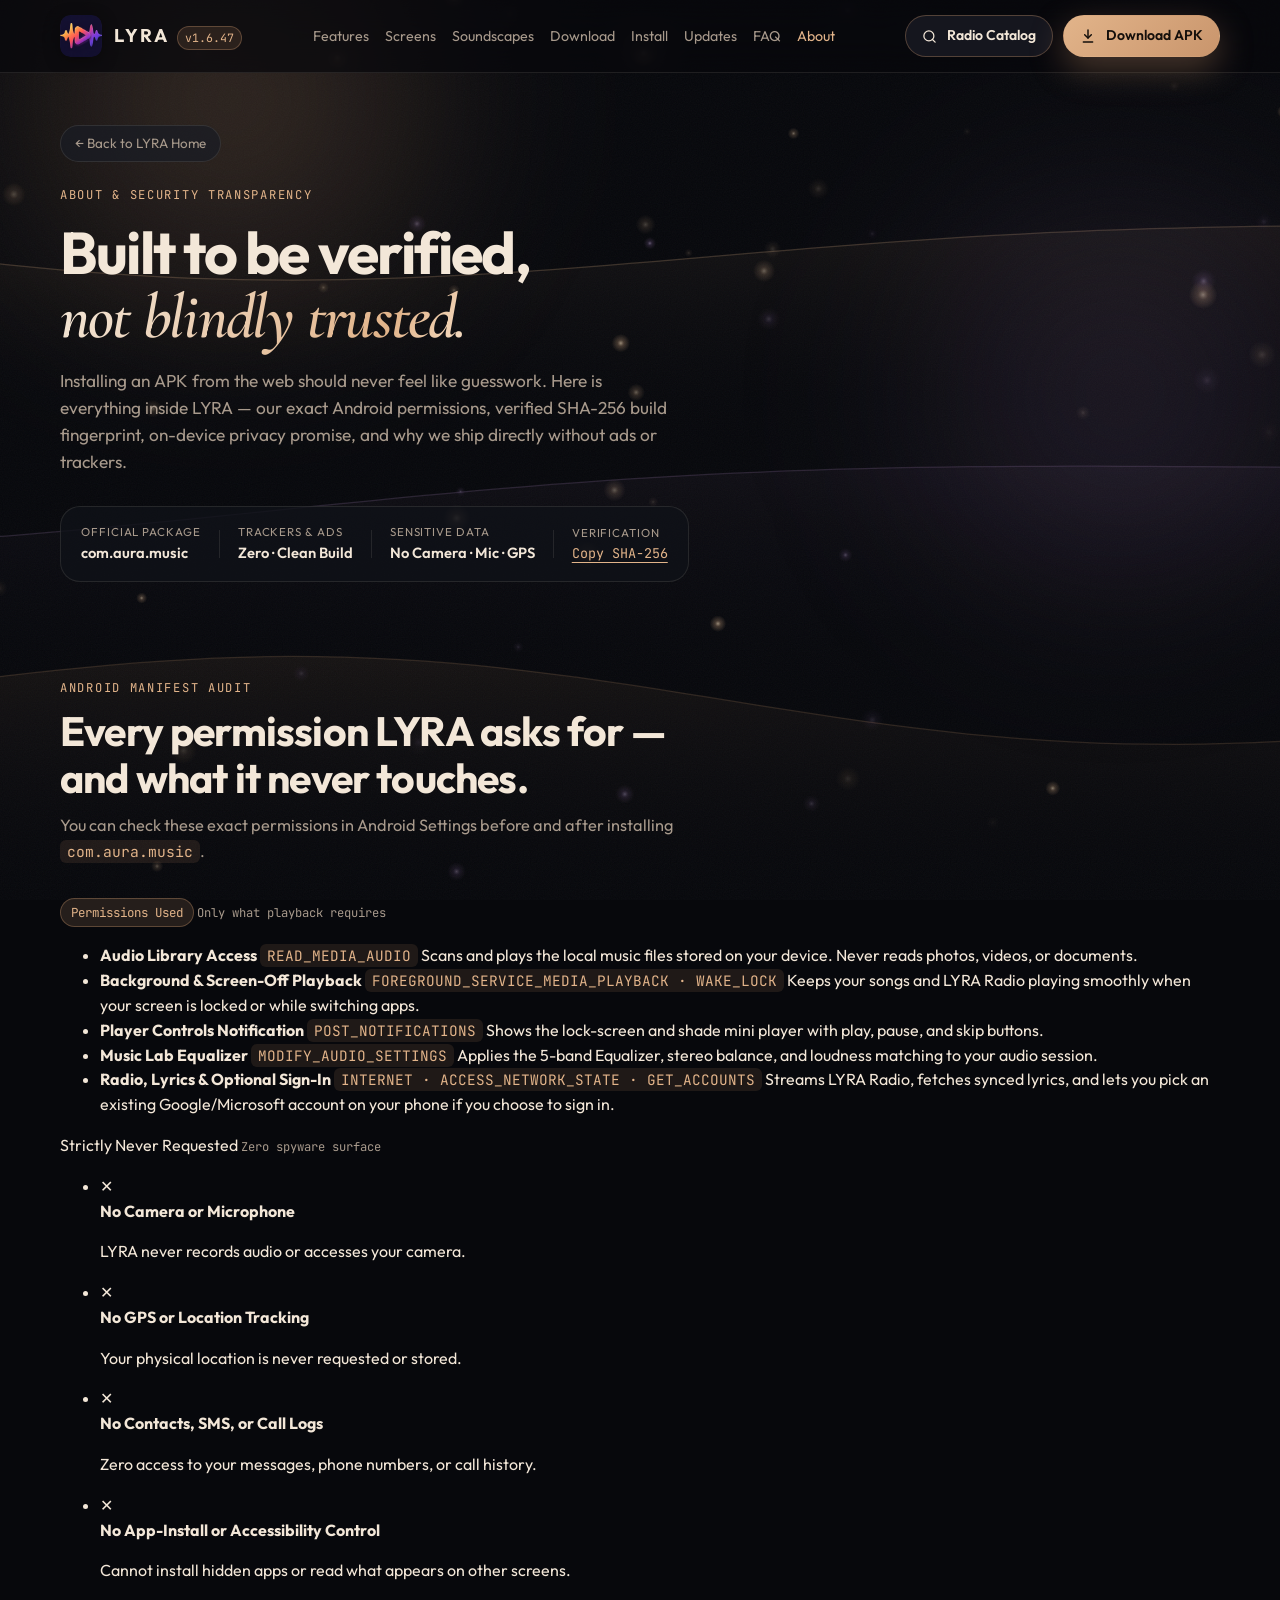
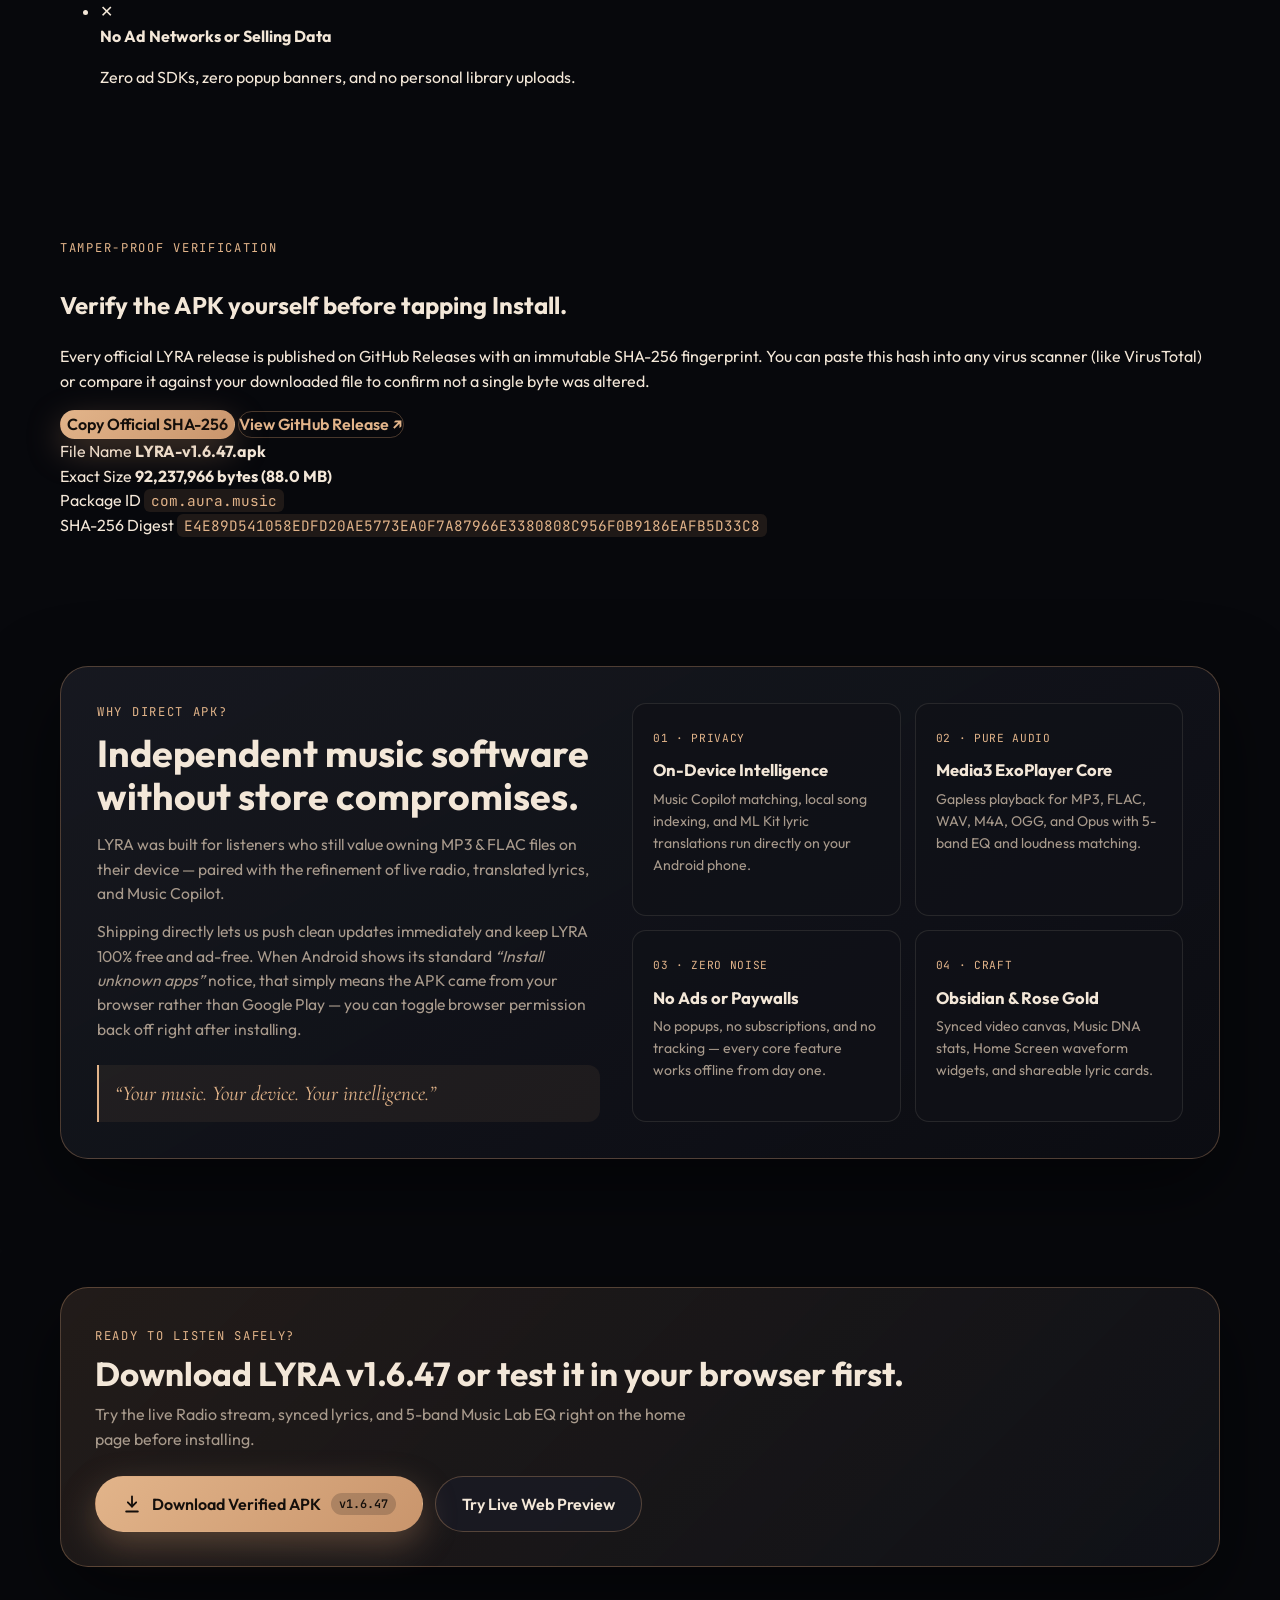
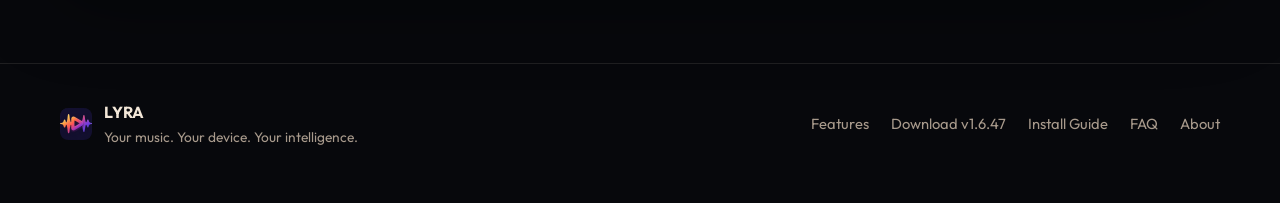
==== about.html @ b8ab1631 "Upgrade About page with trust verification and manifest audit (about.html)" ====
<!DOCTYPE html>
<html lang="en">
<head>
  <meta charset="utf-8" />
  <meta name="viewport" content="width=device-width, initial-scale=1" />
  <meta name="theme-color" content="#07080c" />
  <title>About &amp; Safety — LYRA for Android</title>
  <meta name="description" content="Verify LYRA v1.6.47 safety, SHA-256 checksum, exact Android permissions, and our zero-ad, on-device privacy commitment." />
  <meta property="og:type" content="website" />
  <meta property="og:title" content="About LYRA — Built for Trust, Privacy &amp; Music Ownership" />
  <meta property="og:description" content="Inspect every Android permission LYRA uses, verify the official SHA-256 APK checksum, and learn how on-device music intelligence works." />
  <meta property="og:image" content="https://darshan8890.github.io/lyra/assets/lyra-logo.png?v=2" />
  <link rel="icon" type="image/png" href="assets/lyra-logo.png?v=2" />
  <link rel="preconnect" href="https://fonts.googleapis.com" />
  <link rel="preconnect" href="https://fonts.gstatic.com" crossorigin />
  <link href="https://fonts.googleapis.com/css2?family=Cormorant+Garamond:ital,wght@0,500;0,600;1,500;1,600&family=JetBrains+Mono:wght@400;500&family=Outfit:wght@300;400;500;600;700&display=swap" rel="stylesheet" />
  <link rel="stylesheet" href="styles.css?v=13" />
</head>
<body>
  <div class="ambient-stage" aria-hidden="true">
    <canvas id="ambientCanvas" class="ambient-canvas"></canvas>
    <div class="orb orb-gold"></div>
    <div class="orb orb-amethyst"></div>
    <div class="grain"></div>
  </div>

  <!-- Sticky Navigation -->
  <header class="site-header" id="top">
    <div class="container nav-inner">
      <a class="brand" href="index.html#top" aria-label="LYRA Home">
        <span class="brand-mark">
          <img src="assets/lyra-logo.png?v=2" alt="LYRA logo" width="42" height="42" />
        </span>
        <span class="brand-text">
          <strong>LYRA</strong>
          <small>v1.6.47</small>
        </span>
      </a>

      <nav class="nav-links" id="navLinks" aria-label="Primary">
        <a href="index.html#features">Features</a>
        <a href="index.html#screens">Screens</a>
        <a href="index.html#moods">Soundscapes</a>
        <a href="index.html#download">Download</a>
        <a href="index.html#install">Install</a>
        <a href="index.html#releases">Updates</a>
        <a href="index.html#faq">FAQ</a>
        <a class="is-active" href="about.html" aria-current="page">About</a>
      </nav>

      <div class="nav-actions">
        <button class="btn btn-glass btn-sm js-open-catalog" type="button">
          <svg width="15" height="15" viewBox="0 0 24 24" fill="none" stroke="currentColor" stroke-width="2" stroke-linecap="round" stroke-linejoin="round" aria-hidden="true"><circle cx="11" cy="11" r="8"/><path d="m21 21-4.3-4.3"/></svg>
          <span>Radio Catalog</span>
        </button>
        <a class="btn btn-primary btn-sm js-download-apk" href="https://github.com/darshan8890/lyra/releases/download/v1.6.47/LYRA-v1.6.47.apk" download="LYRA-v1.6.47.apk">
          <svg width="16" height="16" viewBox="0 0 24 24" fill="none" stroke="currentColor" stroke-width="2.2" stroke-linecap="round" stroke-linejoin="round" aria-hidden="true"><path d="M12 3v12"/><path d="m7 10 5 5 5-5"/><path d="M5 21h14"/></svg>
          <span>Download APK</span>
        </a>
        <button class="menu-toggle" id="menuToggle" type="button" aria-label="Open navigation menu" aria-expanded="false" aria-controls="mobileDrawer">
          <span></span><span></span>
        </button>
      </div>
    </div>

    <div class="mobile-drawer" id="mobileDrawer" hidden>
      <a href="index.html#features">Features</a>
      <a href="index.html#screens">App Screens</a>
      <a href="index.html#moods">Soundscapes</a>
      <a href="index.html#download">Direct Download</a>
      <a href="index.html#install">How to Install</a>
      <a href="index.html#releases">What’s New</a>
      <a href="index.html#faq">FAQ</a>
      <a class="is-active" href="about.html" aria-current="page">About</a>
      <button class="btn btn-glass js-open-catalog" type="button">Browse Radio Catalog</button>
      <a class="btn btn-primary js-download-apk" href="https://github.com/darshan8890/lyra/releases/download/v1.6.47/LYRA-v1.6.47.apk" download="LYRA-v1.6.47.apk">Download LYRA v1.6.47 APK</a>
    </div>
  </header>

  <main>
    <!-- About & Trust Hero -->
    <section class="about-hero container">
      <a class="about-back hero-enter" style="--d: 0ms" href="index.html">← Back to LYRA Home</a>
      <span class="eyebrow hero-enter" style="--d: 60ms">About &amp; Security Transparency</span>
      <h1 class="hero-enter" style="--d: 120ms">
        Built to be verified,<br />
        <span class="hero-accent">not blindly trusted.</span>
      </h1>
      <p class="hero-lead hero-enter" style="--d: 180ms">
        Installing an APK from the web should never feel like guesswork. Here is everything inside LYRA — our exact Android permissions, verified SHA-256 build fingerprint, on-device privacy promise, and why we ship directly without ads or trackers.
      </p>

      <div class="trust-strip hero-enter" style="--d: 240ms">
        <div class="trust-item">
          <span class="trust-label">Official Package</span>
          <strong>com.aura.music</strong>
        </div>
        <div class="trust-divider" aria-hidden="true"></div>
        <div class="trust-item">
          <span class="trust-label">Trackers &amp; Ads</span>
          <strong>Zero · Clean Build</strong>
        </div>
        <div class="trust-divider" aria-hidden="true"></div>
        <div class="trust-item">
          <span class="trust-label">Sensitive Data</span>
          <strong>No Camera · Mic · GPS</strong>
        </div>
        <div class="trust-divider" aria-hidden="true"></div>
        <div class="trust-item">
          <span class="trust-label">Verification</span>
          <button class="link-mono js-copy-sha" type="button">Copy SHA-256</button>
        </div>
      </div>
    </section>

    <!-- Permission Transparency -->
    <section class="section container" id="permissions">
      <div class="section-head reveal">
        <span class="eyebrow">Android Manifest Audit</span>
        <h2>Every permission LYRA asks for — and what it never touches.</h2>
        <p>You can check these exact permissions in Android Settings before and after installing <code>com.aura.music</code>.</p>
      </div>

      <div class="perms-grid">
        <div class="perm-panel reveal">
          <div class="perm-panel-head">
            <span class="version-badge">Permissions Used</span>
            <span class="build-tag">Only what playback requires</span>
          </div>
          <ul class="perm-list">
            <li>
              <strong>Audio Library Access</strong>
              <code>READ_MEDIA_AUDIO</code>
              <span>Scans and plays the local music files stored on your device. Never reads photos, videos, or documents.</span>
            </li>
            <li>
              <strong>Background &amp; Screen-Off Playback</strong>
              <code>FOREGROUND_SERVICE_MEDIA_PLAYBACK · WAKE_LOCK</code>
              <span>Keeps your songs and LYRA Radio playing smoothly when your screen is locked or while switching apps.</span>
            </li>
            <li>
              <strong>Player Controls Notification</strong>
              <code>POST_NOTIFICATIONS</code>
              <span>Shows the lock-screen and shade mini player with play, pause, and skip buttons.</span>
            </li>
            <li>
              <strong>Music Lab Equalizer</strong>
              <code>MODIFY_AUDIO_SETTINGS</code>
              <span>Applies the 5-band Equalizer, stereo balance, and loudness matching to your audio session.</span>
            </li>
            <li>
              <strong>Radio, Lyrics &amp; Optional Sign-In</strong>
              <code>INTERNET · ACCESS_NETWORK_STATE · GET_ACCOUNTS</code>
              <span>Streams LYRA Radio, fetches synced lyrics, and lets you pick an existing Google/Microsoft account on your phone if you choose to sign in.</span>
            </li>
          </ul>
        </div>

        <div class="perm-panel is-safe reveal">
          <div class="perm-panel-head">
            <span class="perm-safe-badge">Strictly Never Requested</span>
            <span class="build-tag">Zero spyware surface</span>
          </div>
          <ul class="never-list">
            <li>
              <span class="never-mark" aria-hidden="true">✕</span>
              <div>
                <strong>No Camera or Microphone</strong>
                <p>LYRA never records audio or accesses your camera.</p>
              </div>
            </li>
            <li>
              <span class="never-mark" aria-hidden="true">✕</span>
              <div>
                <strong>No GPS or Location Tracking</strong>
                <p>Your physical location is never requested or stored.</p>
              </div>
            </li>
            <li>
              <span class="never-mark" aria-hidden="true">✕</span>
              <div>
                <strong>No Contacts, SMS, or Call Logs</strong>
                <p>Zero access to your messages, phone numbers, or call history.</p>
              </div>
            </li>
            <li>
              <span class="never-mark" aria-hidden="true">✕</span>
              <div>
                <strong>No App-Install or Accessibility Control</strong>
                <p>Cannot install hidden apps or read what appears on other screens.</p>
              </div>
            </li>
            <li>
              <span class="never-mark" aria-hidden="true">✕</span>
              <div>
                <strong>No Ad Networks or Selling Data</strong>
                <p>Zero ad SDKs, zero popup banners, and no personal library uploads.</p>
              </div>
            </li>
          </ul>
        </div>
      </div>
    </section>

    <!-- Cryptographic Build Verification -->
    <section class="section container" id="verify">
      <div class="trust-verify-card reveal">
        <div class="tvc-left">
          <span class="eyebrow">Tamper-Proof Verification</span>
          <h2>Verify the APK yourself before tapping Install.</h2>
          <p>
            Every official LYRA release is published on GitHub Releases with an immutable SHA-256 fingerprint. You can paste this hash into any virus scanner (like VirusTotal) or compare it against your downloaded file to confirm not a single byte was altered.
          </p>
          <div class="tvc-actions">
            <button class="btn btn-primary js-copy-sha" type="button">Copy Official SHA-256</button>
            <a class="btn btn-outline" href="https://github.com/darshan8890/lyra/releases/tag/v1.6.47" target="_blank" rel="noopener noreferrer">View GitHub Release ↗</a>
          </div>
        </div>

        <div class="tvc-right">
          <div class="tvc-row">
            <span>File Name</span>
            <strong>LYRA-v1.6.47.apk</strong>
          </div>
          <div class="tvc-row">
            <span>Exact Size</span>
            <strong>92,237,966 bytes (88.0 MB)</strong>
          </div>
          <div class="tvc-row">
            <span>Package ID</span>
            <code>com.aura.music</code>
          </div>
          <div class="tvc-hash">
            <span>SHA-256 Digest</span>
            <code>E4E89D541058EDFD20AE5773EA0F7A87966E3380808C956F0B9186EAFB5D33C8</code>
          </div>
        </div>
      </div>
    </section>

    <!-- Why Direct APK + Story -->
    <section class="section container">
      <div class="about-shell reveal">
        <div class="about-story">
          <span class="eyebrow">Why Direct APK?</span>
          <h2>Independent music software without store compromises.</h2>
          <p>
            LYRA was built for listeners who still value owning MP3 &amp; FLAC files on their device — paired with the refinement of live radio, translated lyrics, and Music Copilot.
          </p>
          <p>
            Shipping directly lets us push clean updates immediately and keep LYRA 100% free and ad-free. When Android shows its standard <em>“Install unknown apps”</em> notice, that simply means the APK came from your browser rather than Google Play — you can toggle browser permission back off right after installing.
          </p>
          <blockquote class="about-quote">“Your music. Your device. Your intelligence.”</blockquote>
        </div>

        <div class="about-pillars">
          <article class="pillar-card">
            <span class="pillar-tag">01 · Privacy</span>
            <h3>On-Device Intelligence</h3>
            <p>Music Copilot matching, local song indexing, and ML Kit lyric translations run directly on your Android phone.</p>
          </article>

          <article class="pillar-card">
            <span class="pillar-tag">02 · Pure Audio</span>
            <h3>Media3 ExoPlayer Core</h3>
            <p>Gapless playback for MP3, FLAC, WAV, M4A, OGG, and Opus with 5-band EQ and loudness matching.</p>
          </article>

          <article class="pillar-card">
            <span class="pillar-tag">03 · Zero Noise</span>
            <h3>No Ads or Paywalls</h3>
            <p>No popups, no subscriptions, and no tracking — every core feature works offline from day one.</p>
          </article>

          <article class="pillar-card">
            <span class="pillar-tag">04 · Craft</span>
            <h3>Obsidian &amp; Rose Gold</h3>
            <p>Synced video canvas, Music DNA stats, Home Screen waveform widgets, and shareable lyric cards.</p>
          </article>
        </div>
      </div>
    </section>

    <!-- Bottom CTA -->
    <section class="section container">
      <div class="about-cta-card reveal">
        <div>
          <span class="eyebrow">Ready to Listen Safely?</span>
          <h2>Download LYRA v1.6.47 or test it in your browser first.</h2>
          <p>Try the live Radio stream, synced lyrics, and 5-band Music Lab EQ right on the home page before installing.</p>
        </div>
        <div class="about-cta-actions">
          <a class="btn btn-primary btn-lg btn-shimmer js-download-apk" href="https://github.com/darshan8890/lyra/releases/download/v1.6.47/LYRA-v1.6.47.apk" download="LYRA-v1.6.47.apk">
            <svg width="20" height="20" viewBox="0 0 24 24" fill="none" stroke="currentColor" stroke-width="2.2" stroke-linecap="round" stroke-linejoin="round" aria-hidden="true"><path d="M12 3v12"/><path d="m7 10 5 5 5-5"/><path d="M5 21h14"/></svg>
            <span>Download Verified APK</span>
            <span class="btn-tag">v1.6.47</span>
          </a>
          <a class="btn btn-glass btn-lg" href="index.html#preview">Try Live Web Preview</a>
        </div>
      </div>
    </section>
  </main>

  <footer class="site-footer">
    <div class="container footer-inner">
      <div class="footer-brand">
        <img src="assets/lyra-logo.png?v=2" alt="LYRA logo" width="32" height="32" />
        <div>
          <strong>LYRA</strong>
          <p>Your music. Your device. Your intelligence.</p>
        </div>
      </div>

      <div class="footer-links">
        <a href="index.html#features">Features</a>
        <a href="index.html#download">Download v1.6.47</a>
        <a href="index.html#install">Install Guide</a>
        <a href="index.html#faq">FAQ</a>
        <a href="about.html" aria-current="page">About</a>
      </div>
    </div>
  </footer>

  <!-- Searchable Live Radio Catalog Drawer -->
  <div class="drawer-backdrop" id="catalogBackdrop" hidden></div>
  <aside class="catalog-drawer" id="catalogDrawer" hidden role="dialog" aria-modal="true" aria-labelledby="catalogDrawerTitle">
    <div class="catalog-head">
      <div>
        <span class="eyebrow">Live Streaming</span>
        <h3 id="catalogDrawerTitle">LYRA Radio Catalog</h3>
      </div>
      <div class="catalog-head-right">
        <span class="version-badge" id="catalogCountBadge">0 Tracks</span>
        <button class="modal-close catalog-close" id="closeCatalogBtn" type="button" aria-label="Close catalog drawer">✕</button>
      </div>
    </div>

    <div class="catalog-search-wrap">
      <svg width="16" height="16" viewBox="0 0 24 24" fill="none" stroke="currentColor" stroke-width="2" stroke-linecap="round" stroke-linejoin="round" aria-hidden="true"><circle cx="11" cy="11" r="8"/><path d="m21 21-4.3-4.3"/></svg>
      <input id="catalogSearchInput" type="search" placeholder="Search song, artist, album, or genre…" autocomplete="off" />
      <button class="catalog-clear" id="catalogClearBtn" type="button" hidden aria-label="Clear search">✕</button>
    </div>

    <div class="catalog-chips" id="catalogGenreChips"></div>

    <div class="catalog-list-wrap">
      <ul class="catalog-list" id="catalogList"></ul>
      <p class="catalog-empty" id="catalogEmpty" hidden>No matching tracks found. Try another keyword or genre.</p>
    </div>
  </aside>

  <!-- Post-Download Smart Helper -->
  <div class="post-download-bar" id="postDownloadBar" hidden role="region" aria-label="Install next steps">
    <div class="pdb-head">
      <span class="pulse-dot" aria-hidden="true"></span>
      <strong>Downloading LYRA-v1.6.47.apk…</strong>
      <button class="pdb-close" id="closePostDownloadBtn" type="button" aria-label="Dismiss install helper">✕</button>
    </div>
    <p>When finished, tap the APK file and choose <b>Allow from this source</b> if Android prompts.</p>
    <a class="btn btn-sm btn-primary" href="index.html#install">See 3-Step Guide →</a>
  </div>

  <!-- Friendly Toast -->
  <div class="toast" id="toast" role="status" aria-live="polite" hidden></div>

  <script src="app.js?v=6"></script>
</body>
</html>
---- styles.css ----
:root {
  --ink: #07080c;
  --deep: #101218;
  --elevated: #1a1c24;
  --pearl: #22252f;
  --glass: rgba(18, 20, 28, 0.78);
  --line: rgba(243, 231, 216, 0.1);
  --line-gold: rgba(201, 149, 108, 0.34);
  --text: #f3e7d8;
  --muted: #a89a8c;
  --gold: #c9956c;
  --gold-bright: #e2b48a;
  --amethyst: #7a5b8a;
  --ok: #8fbf8c;
  --radius-xl: 28px;
  --radius-lg: 20px;
  --radius-md: 14px;
  --shadow-lg: 0 28px 80px rgba(0, 0, 0, 0.55);
}

*, *::before, *::after {
  box-sizing: border-box;
}

[hidden] {
  display: none !important;
}

html {
  scroll-behavior: smooth;
  color-scheme: dark;
}

body {
  margin: 0;
  min-height: 100vh;
  font-family: "Outfit", "Segoe UI", system-ui, -apple-system, sans-serif;
  background: var(--ink);
  color: var(--text);
  line-height: 1.55;
  overflow-x: hidden;
  -webkit-font-smoothing: antialiased;
}

img {
  display: block;
  max-width: 100%;
}

a {
  color: inherit;
  text-decoration: none;
}

button, input {
  font: inherit;
  color: inherit;
}

code {
  font-family: "JetBrains Mono", ui-monospace, SFMono-Regular, monospace;
  font-size: 0.9em;
  color: var(--gold-bright);
  background: rgba(201, 149, 108, 0.12);
  padding: 2px 7px;
  border-radius: 6px;
}

/* Ambient Stage */
.ambient-stage {
  position: fixed;
  inset: 0;
  z-index: 0;
  pointer-events: none;
  overflow: hidden;
}

.ambient-canvas {
  position: absolute;
  inset: 0;
  width: 100%;
  height: 100%;
  display: block;
}

.orb {
  position: absolute;
  border-radius: 999px;
  filter: blur(80px);
}

.orb-gold {
  width: 660px;
  height: 480px;
  top: -140px;
  left: -100px;
  background: radial-gradient(circle, rgba(201, 149, 108, 0.28), transparent 70%);
  animation: orbDriftGold 12s ease-in-out infinite alternate;
}

.orb-amethyst {
  width: 600px;
  height: 500px;
  top: 16%;
  right: -140px;
  background: radial-gradient(circle, rgba(122, 91, 138, 0.24), transparent 70%);
  animation: orbDriftAmethyst 15s ease-in-out infinite alternate;
}

@keyframes orbDriftGold {
  0% { transform: translate3d(0, 0, 0) scale(1); }
  100% { transform: translate3d(130px, 75px, 0) scale(1.18); }
}

@keyframes orbDriftAmethyst {
  0% { transform: translate3d(0, 0, 0) scale(1); }
  100% { transform: translate3d(-120px, -85px, 0) scale(1.16); }
}

.grain {
  position: absolute;
  inset: 0;
  opacity: 0.04;
  background-image: url("data:image/svg+xml,%3Csvg xmlns='http://www.w3.org/2000/svg' width='140' height='140'%3E%3Cfilter id='n'%3E%3CfeTurbulence type='fractalNoise' baseFrequency='.85' numOctaves='4' stitchTiles='stitch'/%3E%3C/filter%3E%3Crect width='100%25' height='100%25' filter='url(%23n)'/%3E%3C/svg%3E");
}

.container {
  position: relative;
  z-index: 1;
  width: min(1160px, calc(100% - 36px));
  margin: 0 auto;
}

/* Header */
.site-header {
  position: sticky;
  top: 0;
  z-index: 40;
  backdrop-filter: blur(18px);
  -webkit-backdrop-filter: blur(18px);
  background: rgba(7, 8, 12, 0.72);
  border-bottom: 1px solid var(--line);
}

.nav-inner {
  display: flex;
  align-items: center;
  justify-content: space-between;
  gap: 20px;
  min-height: 72px;
}

.brand {
  display: inline-flex;
  align-items: center;
  gap: 12px;
  flex-shrink: 0;
}

.brand-mark {
  width: 42px;
  height: 42px;
  border-radius: 10px;
  display: grid;
  place-items: center;
  background: transparent;
  overflow: hidden;
  padding: 0;
  box-shadow: 0 4px 16px rgba(0, 0, 0, 0.35);
}

.brand-mark img {
  width: 100%;
  height: 100%;
  object-fit: cover;
  border-radius: 10px;
}

.brand-text {
  display: flex;
  align-items: baseline;
  gap: 8px;
}

.brand-text strong {
  font-size: 1.15rem;
  font-weight: 700;
  letter-spacing: 0.14em;
}

.brand-text small {
  font-family: "JetBrains Mono", monospace;
  font-size: 0.72rem;
  color: var(--gold-bright);
  background: rgba(201, 149, 108, 0.14);
  border: 1px solid var(--line-gold);
  padding: 2px 7px;
  border-radius: 999px;
}

.nav-links {
  display: flex;
  align-items: center;
  gap: 16px;
  color: var(--muted);
  font-size: 0.89rem;
}

.nav-links a {
  white-space: nowrap;
  transition: color 0.2s ease;
}

.nav-links a:hover,
.nav-links a:focus-visible,
.nav-links a.is-active {
  color: var(--gold-bright);
}

.nav-actions {
  display: flex;
  align-items: center;
  gap: 10px;
  flex-shrink: 0;
}

.menu-toggle {
  display: none;
  width: 42px;
  height: 42px;
  border-radius: 12px;
  border: 1px solid var(--line);
  background: var(--elevated);
  place-items: center;
  gap: 5px;
  flex-direction: column;
  cursor: pointer;
}

.menu-toggle span {
  width: 18px;
  height: 2px;
  background: var(--text);
  border-radius: 2px;
}

.mobile-drawer {
  display: grid;
  gap: 10px;
  padding: 16px 20px 22px;
  border-top: 1px solid var(--line);
  background: rgba(16, 18, 24, 0.96);
}

.mobile-drawer[hidden] {
  display: none;
}

.mobile-drawer a:not(.btn) {
  padding: 8px 4px;
  color: var(--muted);
}

/* Buttons */
.btn {
  display: inline-flex;
  align-items: center;
  justify-content: center;
  gap: 10px;
  border-radius: 999px;
  border: 1px solid transparent;
  font-weight: 600;
  cursor: pointer;
  transition: transform 0.18s ease, box-shadow 0.22s ease, background 0.22s ease, border-color 0.22s ease;
  white-space: nowrap;
}

.btn:hover {
  transform: translateY(-2px);
}

.btn:active {
  transform: translateY(0);
}

.btn:focus-visible {
  outline: 2px solid var(--gold-bright);
  outline-offset: 3px;
}

.btn-sm {
  padding: 9px 16px;
  font-size: 0.88rem;
}

.btn-lg {
  padding: 15px 26px;
  font-size: 1rem;
}

.btn-primary {
  position: relative;
  overflow: hidden;
  background: linear-gradient(135deg, var(--gold-bright), var(--gold));
  color: #140f0b;
  box-shadow: 0 12px 34px rgba(201, 149, 108, 0.34);
}

.btn-primary:hover {
  box-shadow: 0 16px 42px rgba(226, 180, 138, 0.48);
}

.btn-shimmer::after {
  content: "";
  position: absolute;
  inset: -40% auto -40% -65%;
  width: 48%;
  transform: rotate(22deg);
  background: linear-gradient(90deg, transparent, rgba(255, 255, 255, 0.48), transparent);
  animation: btnShimmer 4.6s cubic-bezier(0.22, 1, 0.36, 1) infinite;
  pointer-events: none;
}

@keyframes btnShimmer {
  0%, 58% { left: -65%; }
  100% { left: 135%; }
}

.btn-tag {
  font-family: "JetBrains Mono", monospace;
  font-size: 0.74rem;
  padding: 2px 8px;
  border-radius: 999px;
  background: rgba(7, 8, 12, 0.18);
}

.btn-glass {
  background: rgba(26, 28, 36, 0.82);
  border-color: var(--line-gold);
  color: var(--text);
}

.btn-glass:hover {
  background: rgba(201, 149, 108, 0.14);
}

.btn-outline {
  background: transparent;
  border-color: var(--line-gold);
  color: var(--gold-bright);
}

.btn-outline:hover {
  background: rgba(201, 149, 108, 0.12);
}

/* Hero */
.hero {
  display: grid;
  grid-template-columns: 1.15fr 0.85fr;
  align-items: center;
  gap: 54px;
  padding: 64px 0 56px;
}

.pill-row {
  display: flex;
  flex-wrap: wrap;
  gap: 10px;
  margin-bottom: 22px;
}

.status-pill,
.meta-pill {
  display: inline-flex;
  align-items: center;
  gap: 8px;
  padding: 7px 14px;
  border-radius: 999px;
  font-size: 0.82rem;
  border: 1px solid var(--line);
  background: rgba(26, 28, 36, 0.72);
  color: var(--text);
}

.status-pill-btn {
  cursor: pointer;
  transition: border-color 0.2s ease, background 0.2s ease, transform 0.2s ease;
}

.status-pill-btn:hover {
  border-color: var(--line-gold);
  background: rgba(34, 37, 47, 0.92);
  transform: translateY(-1px);
}

.status-pill-cta {
  font-family: "JetBrains Mono", monospace;
  font-size: 0.7rem;
  color: var(--gold-bright);
  padding: 1px 7px;
  border-radius: 999px;
  background: rgba(201, 149, 108, 0.14);
  border: 1px solid rgba(201, 149, 108, 0.3);
}

.meta-pill {
  position: relative;
  overflow: hidden;
  isolation: isolate;
  color: #f6d8b8;
  font-weight: 500;
  letter-spacing: 0.01em;
  background: linear-gradient(135deg, rgba(226, 180, 138, 0.2), rgba(201, 149, 108, 0.08));
  border-color: rgba(226, 180, 138, 0.55);
  box-shadow: 0 0 22px rgba(201, 149, 108, 0.24), inset 0 1px 0 rgba(255, 241, 223, 0.24);
  animation: metaPillGlow 2.4s ease-in-out infinite alternate;
}

.meta-pill::before {
  content: "";
  position: absolute;
  top: -35%;
  bottom: -35%;
  left: -35%;
  width: 70%;
  background: radial-gradient(circle at center, rgba(255, 232, 198, 0.34), transparent 65%);
  animation: metaPillAura 3s ease-in-out infinite alternate;
  pointer-events: none;
  z-index: 0;
}

.meta-pill::after {
  content: "";
  position: absolute;
  top: -50%;
  bottom: -50%;
  left: 0;
  width: 55%;
  background: linear-gradient(
    105deg,
    transparent 15%,
    rgba(255, 245, 228, 0.22) 38%,
    rgba(255, 250, 242, 0.72) 50%,
    rgba(255, 245, 228, 0.22) 62%,
    transparent 85%
  );
  animation: metaPillSheen 2.6s cubic-bezier(0.35, 0, 0.25, 1) infinite;
  pointer-events: none;
  z-index: 2;
}

.meta-pill-sparkle {
  position: relative;
  z-index: 1;
  color: #ffe8c8;
  filter: drop-shadow(0 0 7px rgba(255, 220, 170, 0.9));
  animation: metaSparkleTwinkle 2s ease-in-out infinite;
  flex-shrink: 0;
}

.meta-pill-text {
  position: relative;
  z-index: 1;
  background: linear-gradient(110deg, #e2b48a 0%, #fff7eb 28%, #e2b48a 50%, #fff4e0 74%, #e2b48a 100%);
  background-size: 240% auto;
  -webkit-background-clip: text;
  background-clip: text;
  color: transparent;
  animation: accentFlow 3s ease-in-out infinite alternate;
}

@keyframes metaPillGlow {
  0% {
    border-color: rgba(226, 180, 138, 0.42);
    box-shadow: 0 0 14px rgba(201, 149, 108, 0.16), inset 0 1px 0 rgba(255, 241, 223, 0.16);
  }
  100% {
    border-color: rgba(255, 232, 198, 0.88);
    box-shadow: 0 0 32px rgba(235, 192, 146, 0.46), inset 0 1px 0 rgba(255, 249, 240, 0.36);
  }
}

@keyframes metaPillAura {
  0% { transform: translateX(-20%); }
  100% { transform: translateX(135%); }
}

@keyframes metaPillSheen {
  0% { transform: translateX(-140%) skewX(-18deg); }
  65%, 100% { transform: translateX(260%) skewX(-18deg); }
}

@keyframes metaSparkleTwinkle {
  0%, 100% { transform: scale(0.92) rotate(0deg); opacity: 0.85; }
  50% { transform: scale(1.28) rotate(45deg); opacity: 1; }
}

.pulse-dot {
  width: 8px;
  height: 8px;
  border-radius: 999px;
  background: var(--ok);
  box-shadow: 0 0 0 4px rgba(143, 191, 140, 0.18);
  animation: pulseDot 2.2s infinite;
}

@keyframes pulseDot {
  0%, 100% { transform: scale(1); opacity: 1; }
  50% { transform: scale(1.2); opacity: 0.65; }
}

.hero h1 {
  margin: 0 0 20px;
  font-size: clamp(2.6rem, 5.2vw, 4.3rem);
  line-height: 1.04;
  letter-spacing: -0.03em;
  font-weight: 700;
}

.hero-accent {
  font-family: "Cormorant Garamond", Georgia, serif;
  font-style: italic;
  font-weight: 600;
  font-size: 1.08em;
  background: linear-gradient(120deg, #f3e7d8 0%, var(--gold-bright) 38%, #fff1df 52%, var(--gold) 72%, #f3e7d8 100%);
  background-size: 220% auto;
  -webkit-background-clip: text;
  background-clip: text;
  color: transparent;
  animation: accentFlow 7s ease-in-out infinite alternate;
}

@keyframes accentFlow {
  0% { background-position: 0% 50%; }
  100% { background-position: 100% 50%; }
}

.hero-enter {
  opacity: 0;
  transform: translateY(20px);
  animation: heroRise 0.85s cubic-bezier(0.22, 1, 0.36, 1) forwards;
  animation-delay: var(--d, 0ms);
}

@keyframes heroRise {
  to {
    opacity: 1;
    transform: translateY(0);
  }
}

.hero-lead {
  margin: 0 0 30px;
  max-width: 56ch;
  color: var(--muted);
  font-size: 1.08rem;
}

.hero-cta-group {
  display: flex;
  flex-wrap: wrap;
  gap: 14px;
  margin-bottom: 28px;
}

.trust-strip {
  display: flex;
  flex-wrap: wrap;
  align-items: center;
  gap: 18px;
  padding: 16px 20px;
  border-radius: var(--radius-lg);
  background: rgba(16, 18, 24, 0.8);
  border: 1px solid var(--line);
  max-width: fit-content;
}

.trust-item {
  display: grid;
  gap: 2px;
}

.trust-label {
  font-size: 0.72rem;
  text-transform: uppercase;
  letter-spacing: 0.08em;
  color: var(--muted);
}

.trust-item strong {
  font-size: 0.92rem;
  font-weight: 600;
}

.trust-divider {
  width: 1px;
  height: 28px;
  background: var(--line);
}

.link-mono {
  background: none;
  border: none;
  padding: 0;
  font-family: "JetBrains Mono", monospace;
  font-size: 0.84rem;
  color: var(--gold-bright);
  cursor: pointer;
  text-decoration: underline;
  text-underline-offset: 4px;
}

.kbd-strip {
  display: flex;
  flex-wrap: wrap;
  align-items: center;
  gap: 14px;
  margin-top: 14px;
  font-size: 0.78rem;
  color: var(--muted);
}

.kbd-item {
  display: inline-flex;
  align-items: center;
  gap: 5px;
}

kbd {
  display: inline-flex;
  align-items: center;
  justify-content: center;
  min-width: 22px;
  height: 22px;
  padding: 0 6px;
  border-radius: 6px;
  font-family: "JetBrains Mono", monospace;
  font-size: 0.7rem;
  color: var(--gold-bright);
  background: rgba(26, 28, 36, 0.92);
  border: 1px solid rgba(226, 180, 138, 0.3);
  box-shadow: inset 0 -1px 0 rgba(0, 0, 0, 0.45);
}

/* Interactive Phone Mockup */
.hero-stage {
  position: relative;
  display: flex;
  justify-content: center;
  perspective: 1100px;
}

.phone-glow {
  position: absolute;
  inset: 10% 8%;
  border-radius: 50%;
  background: radial-gradient(circle, rgba(201, 149, 108, 0.28), rgba(122, 91, 138, 0.16), transparent 72%);
  filter: blur(42px);
  z-index: 0;
  transition: background 0.6s ease, transform 0.6s ease;
  animation: glowBreathe 6s ease-in-out infinite alternate;
}

@keyframes glowBreathe {
  0% { transform: scale(0.95); opacity: 0.82; }
  100% { transform: scale(1.06); opacity: 1; }
}

.phone-frame {
  position: relative;
  z-index: 1;
  width: min(355px, 100%);
  border-radius: 40px;
  padding: 12px;
  background: linear-gradient(160deg, #2a2d3a, #11131a 60%, #1c1920);
  border: 1px solid rgba(243, 231, 216, 0.18);
  box-shadow: var(--shadow-lg), inset 0 1px 0 rgba(255, 255, 255, 0.12);
  transform-style: preserve-3d;
  transition: transform 0.28s cubic-bezier(0.22, 1, 0.36, 1), box-shadow 0.3s ease;
  animation: phoneFloat 5.5s ease-in-out infinite;
}

@keyframes phoneFloat {
  0%, 100% { translate: 0 0; }
  50% { translate: 0 -8px; }
}

.phone-frame.is-tilting {
  animation-play-state: paused;
}

.phone-notch {
  width: 112px;
  height: 20px;
  margin: 0 auto 10px;
  border-radius: 999px;
  background: #07080c;
  display: flex;
  align-items: center;
  justify-content: center;
  gap: 8px;
}

.phone-notch .speaker {
  width: 34px;
  height: 4px;
  border-radius: 4px;
  background: #232632;
}

.phone-notch .camera {
  width: 7px;
  height: 7px;
  border-radius: 999px;
  background: #2b3248;
}

.phone-screen {
  background: linear-gradient(180deg, #12141c 0%, #090a0f 100%);
  border-radius: 30px;
  padding: 16px;
  min-height: 500px;
  border: 1px solid rgba(255, 255, 255, 0.06);
  display: flex;
  flex-direction: column;
}

.phone-topbar {
  display: flex;
  align-items: center;
  justify-content: space-between;
  gap: 8px;
  margin-bottom: 14px;
}

.phone-brand {
  display: inline-flex;
  align-items: center;
  gap: 6px;
  font-size: 0.78rem;
  font-weight: 700;
  letter-spacing: 0.12em;
}

.phone-brand img {
  border-radius: 5px;
}

.phone-tabs {
  display: flex;
  gap: 4px;
  background: rgba(255, 255, 255, 0.04);
  padding: 3px;
  border-radius: 999px;
}

.phone-tab {
  border: none;
  background: transparent;
  color: var(--muted);
  font-size: 0.72rem;
  font-weight: 500;
  padding: 5px 9px;
  border-radius: 999px;
  cursor: pointer;
  transition: background 0.2s ease, color 0.2s ease;
}

.phone-tab.is-active {
  background: rgba(201, 149, 108, 0.22);
  color: var(--gold-bright);
}

.phone-panel {
  flex: 1;
  display: flex;
  flex-direction: column;
}

.phone-panel.is-active {
  animation: panelIn 0.34s cubic-bezier(0.22, 1, 0.36, 1);
}

@keyframes panelIn {
  from {
    opacity: 0;
    transform: translateY(8px) scale(0.985);
  }
  to {
    opacity: 1;
    transform: translateY(0) scale(1);
  }
}

.phone-panel[hidden] {
  display: none;
}

.art-card.is-swapping img {
  animation: artSwap 0.45s cubic-bezier(0.22, 1, 0.36, 1);
}

@keyframes artSwap {
  0% { opacity: 0.35; transform: scale(1.06); }
  100% { opacity: 1; transform: scale(1); }
}

.art-card {
  position: relative;
  border-radius: 20px;
  overflow: hidden;
  aspect-ratio: 1 / 0.88;
  border: 1px solid rgba(243, 231, 216, 0.12);
  margin-bottom: 14px;
}

.art-card img,
.art-video {
  width: 100%;
  height: 100%;
  object-fit: cover;
  transition: transform 0.6s ease;
}

.art-video {
  position: absolute;
  inset: 0;
}

.art-card:hover img {
  transform: scale(1.04);
}

.art-overlay {
  position: absolute;
  inset: 0;
  padding: 10px;
  display: flex;
  align-items: flex-end;
  justify-content: space-between;
  gap: 8px;
  background: linear-gradient(180deg, transparent 45%, rgba(7, 8, 12, 0.72));
  z-index: 2;
}

.canvas-pill {
  border: 1px solid rgba(243, 231, 216, 0.25);
  background: rgba(7, 8, 12, 0.72);
  color: var(--text);
  font-family: "JetBrains Mono", monospace;
  font-size: 0.62rem;
  letter-spacing: 0.06em;
  padding: 4px 8px;
  border-radius: 999px;
  cursor: pointer;
}

.canvas-pill.is-on {
  border-color: var(--line-gold);
  color: var(--gold-bright);
  background: rgba(201, 149, 108, 0.22);
}

.art-badge {
  font-family: "JetBrains Mono", monospace;
  font-size: 0.64rem;
  letter-spacing: 0.08em;
  padding: 4px 8px;
  border-radius: 999px;
  background: rgba(7, 8, 12, 0.75);
  border: 1px solid var(--line-gold);
  color: var(--gold-bright);
}

.track-meta {
  display: flex;
  align-items: center;
  justify-content: space-between;
  gap: 10px;
  margin-bottom: 12px;
}

.track-title-col {
  min-width: 0;
  flex: 1;
}

.track-meta h3 {
  margin: 0;
  font-size: 1.04rem;
  font-weight: 600;
  white-space: nowrap;
  overflow: hidden;
  text-overflow: ellipsis;
}

.track-meta p {
  margin: 2px 0 0;
  font-size: 0.8rem;
  color: var(--muted);
  white-space: nowrap;
  overflow: hidden;
  text-overflow: ellipsis;
}

.heart-btn {
  width: 36px;
  height: 36px;
  border-radius: 999px;
  border: 1px solid var(--line);
  background: rgba(255, 255, 255, 0.04);
  color: var(--muted);
  font-size: 1rem;
  cursor: pointer;
}

.heart-btn.is-liked {
  color: var(--gold-bright);
  border-color: var(--line-gold);
  background: rgba(201, 149, 108, 0.14);
}

/* Waveform */
.waveform {
  display: flex;
  align-items: center;
  justify-content: space-between;
  gap: 4px;
  height: 28px;
  margin-bottom: 12px;
}

.waveform span {
  flex: 1;
  height: 8px;
  border-radius: 999px;
  background: linear-gradient(180deg, var(--gold-bright), var(--gold));
  opacity: 0.82;
  animation: waveBar 1.15s ease-in-out infinite alternate;
}

.waveform.is-paused span {
  animation-play-state: paused;
  height: 6px !important;
  opacity: 0.4;
}

.waveform span:nth-child(2n) { animation-delay: 0.14s; animation-duration: 0.92s; height: 20px; }
.waveform span:nth-child(3n) { animation-delay: 0.31s; animation-duration: 1.24s; height: 26px; }
.waveform span:nth-child(4n) { animation-delay: 0.48s; animation-duration: 0.78s; height: 15px; }
.waveform span:nth-child(5n) { animation-delay: 0.62s; animation-duration: 1.08s; height: 22px; }
.waveform span:nth-child(7n) { animation-delay: 0.22s; animation-duration: 0.85s; height: 25px; }

@keyframes waveBar {
  0% { transform: scaleY(0.42); }
  100% { transform: scaleY(1); }
}

.progress-wrap {
  margin-bottom: 14px;
}

.progress-track {
  height: 5px;
  border-radius: 999px;
  background: rgba(243, 231, 216, 0.12);
  overflow: hidden;
  margin-bottom: 6px;
  cursor: pointer;
  transition: height 0.18s ease, background 0.18s ease;
}

.progress-track:hover,
.progress-track:focus-visible {
  height: 7px;
  background: rgba(243, 231, 216, 0.2);
}

.progress-fill {
  width: 38%;
  height: 100%;
  border-radius: 999px;
  background: linear-gradient(90deg, var(--gold), var(--gold-bright));
  transition: width 0.25s linear;
}

.progress-times {
  display: flex;
  justify-content: space-between;
  font-family: "JetBrains Mono", monospace;
  font-size: 0.7rem;
  color: var(--muted);
}

.player-controls {
  display: flex;
  align-items: center;
  justify-content: center;
  gap: 12px;
}

.ctrl-btn {
  width: 40px;
  height: 40px;
  border-radius: 999px;
  border: 1px solid var(--line);
  background: rgba(255, 255, 255, 0.04);
  display: grid;
  place-items: center;
  cursor: pointer;
  transition: transform 0.18s ease, border-color 0.2s ease, background 0.2s ease;
}

.ctrl-btn.ctrl-sm {
  width: 34px;
  height: 34px;
  color: var(--muted);
}

.ctrl-btn.ctrl-sm:hover {
  color: var(--gold-bright);
}

/* Inline Phone Queue Overlay */
.phone-panel {
  position: relative;
}

.phone-queue {
  position: absolute;
  inset: 0;
  z-index: 10;
  background: rgba(12, 14, 20, 0.96);
  backdrop-filter: blur(12px);
  border-radius: 18px;
  padding: 12px;
  display: flex;
  flex-direction: column;
  animation: panelIn 0.25s ease;
}

.phone-queue-head {
  display: flex;
  align-items: center;
  justify-content: space-between;
  margin-bottom: 10px;
}

.queue-list {
  list-style: none;
  margin: 0;
  padding: 0;
  overflow-y: auto;
  display: grid;
  gap: 6px;
  max-height: 390px;
}

.queue-item {
  display: flex;
  align-items: center;
  gap: 10px;
  padding: 7px 8px;
  border-radius: 12px;
  background: rgba(255, 255, 255, 0.03);
  border: 1px solid transparent;
  cursor: pointer;
  text-align: left;
  width: 100%;
  transition: background 0.18s ease, border-color 0.18s ease;
}

.queue-item:hover,
.queue-item.is-active {
  background: rgba(201, 149, 108, 0.14);
  border-color: var(--line-gold);
}

.queue-item img {
  width: 36px;
  height: 36px;
  border-radius: 8px;
  object-fit: cover;
  flex-shrink: 0;
}

.queue-item div {
  min-width: 0;
  flex: 1;
}

.queue-item b {
  display: block;
  font-size: 0.8rem;
  white-space: nowrap;
  overflow: hidden;
  text-overflow: ellipsis;
}

.queue-item small {
  display: block;
  font-size: 0.7rem;
  color: var(--muted);
  white-space: nowrap;
  overflow: hidden;
  text-overflow: ellipsis;
}

.ctrl-btn:hover {
  transform: scale(1.08);
  border-color: var(--line-gold);
  background: rgba(201, 149, 108, 0.14);
}

.ctrl-btn:active {
  transform: scale(0.95);
}

.play-fab {
  width: 54px;
  height: 54px;
  border-radius: 999px;
  border: none;
  background: linear-gradient(135deg, var(--gold-bright), var(--gold));
  color: #140f0b;
  display: grid;
  place-items: center;
  cursor: pointer;
  box-shadow: 0 10px 26px rgba(201, 149, 108, 0.35);
  transition: transform 0.2s cubic-bezier(0.22, 1, 0.36, 1), box-shadow 0.25s ease;
}

.play-fab.is-playing {
  animation: playPulse 2.4s ease-in-out infinite;
}

.play-fab:hover {
  transform: scale(1.07);
}

.play-fab:active {
  transform: scale(0.95);
}

@keyframes playPulse {
  0%, 100% { box-shadow: 0 10px 26px rgba(201, 149, 108, 0.35), 0 0 0 0 rgba(226, 180, 138, 0.38); }
  50% { box-shadow: 0 12px 32px rgba(201, 149, 108, 0.5), 0 0 0 10px rgba(226, 180, 138, 0); }
}

.preview-hint {
  margin: 12px 0 0;
  text-align: center;
  font-size: 0.74rem;
  color: var(--muted);
}

/* Lyrics Panel */
.lyrics-header {
  display: flex;
  align-items: center;
  justify-content: space-between;
  gap: 8px;
  margin-bottom: 16px;
}

.mini-label {
  font-size: 0.76rem;
  color: var(--gold-bright);
  font-weight: 600;
  letter-spacing: 0.04em;
}

.sync-pill {
  display: inline-flex;
  align-items: center;
  border: 1px solid var(--line);
  background: rgba(255, 255, 255, 0.04);
  border-radius: 999px;
  overflow: hidden;
}

.sync-pill button {
  border: none;
  background: transparent;
  color: var(--muted);
  font-family: "JetBrains Mono", monospace;
  font-size: 0.68rem;
  padding: 5px 8px;
  cursor: pointer;
  transition: background 0.18s ease, color 0.18s ease;
}

.sync-pill button:hover {
  background: rgba(201, 149, 108, 0.16);
  color: var(--gold-bright);
}

.sync-pill button#lyricSyncReset {
  color: var(--text);
  border-left: 1px solid var(--line);
  border-right: 1px solid var(--line);
}

.translate-chip {
  margin-left: auto;
  border: 1px solid var(--line-gold);
  background: rgba(201, 149, 108, 0.14);
  color: var(--gold-bright);
  padding: 5px 10px;
  border-radius: 999px;
  font-size: 0.72rem;
  font-weight: 600;
  cursor: pointer;
}

.translate-chip[aria-pressed="true"] {
  background: var(--gold);
  color: #140f0b;
}

.lyrics-scroll {
  position: relative;
  flex: 1;
  display: flex;
  flex-direction: column;
  gap: 12px;
  max-height: 340px;
  overflow-y: auto;
  overscroll-behavior: contain;
  padding: 12px 6px 12px 4px;
  scrollbar-width: thin;
  scrollbar-color: rgba(201, 149, 108, 0.35) transparent;
}

.lyrics-scroll::-webkit-scrollbar,
.queue-list::-webkit-scrollbar,
.copilot-result::-webkit-scrollbar {
  width: 4px;
}

.lyrics-scroll::-webkit-scrollbar-track,
.queue-list::-webkit-scrollbar-track,
.copilot-result::-webkit-scrollbar-track {
  background: transparent;
}

.lyrics-scroll::-webkit-scrollbar-thumb,
.queue-list::-webkit-scrollbar-thumb,
.copilot-result::-webkit-scrollbar-thumb {
  background: rgba(201, 149, 108, 0.35);
  border-radius: 999px;
}

.lyric-line {
  margin: 0;
  font-size: 0.96rem;
  line-height: 1.4;
  color: rgba(243, 231, 216, 0.42);
  cursor: pointer;
  transition: color 0.25s ease, transform 0.25s ease;
}

.lyric-line.is-active {
  color: var(--text);
  font-size: 1.1rem;
  font-weight: 600;
  transform: translateX(4px);
}

.lyrics-foot {
  margin-top: auto;
  padding-top: 12px;
  border-top: 1px solid var(--line);
  font-size: 0.74rem;
  color: var(--muted);
  text-align: center;
}

/* Copilot Panel */
.copilot-prompt-bar {
  margin: 8px 0 10px;
  padding: 6px 8px 6px 12px;
  border-radius: 14px;
  background: rgba(255, 255, 255, 0.04);
  border: 1px solid var(--line-gold);
  display: flex;
  align-items: center;
  gap: 8px;
  font-size: 0.86rem;
}

.copilot-prompt-bar input {
  flex: 1;
  min-width: 0;
  background: transparent;
  border: none;
  outline: none;
  font-size: 0.84rem;
  color: var(--text);
}

.copilot-prompt-bar input::placeholder {
  color: var(--muted);
}

.copilot-go {
  border: none;
  border-radius: 999px;
  padding: 5px 11px;
  font-size: 0.72rem;
  font-weight: 600;
  background: linear-gradient(135deg, var(--gold-bright), var(--gold));
  color: #140f0b;
  cursor: pointer;
}

.copilot-prompt-bar .spark {
  color: var(--gold-bright);
}

.copilot-chips,
.eq-presets {
  display: flex;
  flex-wrap: wrap;
  gap: 6px;
  margin-bottom: 14px;
}

.chip-btn {
  border: 1px solid var(--line);
  background: rgba(255, 255, 255, 0.04);
  color: var(--muted);
  padding: 5px 10px;
  border-radius: 999px;
  font-size: 0.74rem;
  cursor: pointer;
}

.chip-btn.is-selected {
  border-color: var(--line-gold);
  background: rgba(201, 149, 108, 0.2);
  color: var(--gold-bright);
}

.copilot-result {
  background: rgba(255, 255, 255, 0.03);
  border: 1px solid var(--line);
  border-radius: 16px;
  padding: 12px;
  flex: 1;
  overflow-y: auto;
  max-height: 290px;
}

.copilot-result strong {
  display: block;
  font-size: 0.9rem;
  margin-bottom: 4px;
}

.copilot-result p {
  margin: 0 0 10px;
  font-size: 0.76rem;
  color: var(--muted);
}

.mini-tracklist {
  list-style: none;
  margin: 0;
  padding: 0;
  display: grid;
  gap: 8px;
}

.mini-tracklist li {
  display: flex;
  align-items: center;
  gap: 10px;
  padding: 8px 10px;
  border-radius: 10px;
  background: rgba(7, 8, 12, 0.55);
  border: 1px solid transparent;
  cursor: pointer;
  transition: border-color 0.18s ease, background 0.18s ease;
}

.mini-tracklist li:hover {
  border-color: var(--line-gold);
  background: rgba(201, 149, 108, 0.12);
}

.mini-tracklist span {
  font-family: "JetBrains Mono", monospace;
  font-size: 0.72rem;
  color: var(--gold);
}

.mini-tracklist b {
  display: block;
  font-size: 0.82rem;
  font-weight: 500;
}

.mini-tracklist small {
  font-size: 0.72rem;
  color: var(--muted);
}

/* Lab Panel */
.switch-inline {
  display: inline-flex;
  align-items: center;
  gap: 6px;
  font-size: 0.74rem;
  color: var(--muted);
  cursor: pointer;
}

.switch-inline input {
  accent-color: var(--gold);
}

.eq-sliders {
  flex: 1;
  display: grid;
  grid-template-columns: repeat(5, 1fr);
  gap: 8px;
  align-items: center;
  padding: 20px 6px;
  border-radius: 16px;
  background: rgba(255, 255, 255, 0.03);
  border: 1px solid var(--line);
}

.eq-band {
  display: flex;
  flex-direction: column;
  align-items: center;
  gap: 12px;
}

.eq-band input[type="range"] {
  writing-mode: vertical-lr;
  direction: rtl;
  height: 150px;
  width: 24px;
  accent-color: var(--gold-bright);
  cursor: pointer;
}

.eq-band span {
  font-family: "JetBrains Mono", monospace;
  font-size: 0.7rem;
  color: var(--muted);
}

/* Sections */
.section {
  padding: 64px 0;
}

.section-head {
  max-width: 680px;
  margin-bottom: 34px;
}

.eyebrow {
  display: inline-block;
  font-family: "JetBrains Mono", monospace;
  font-size: 0.76rem;
  text-transform: uppercase;
  letter-spacing: 0.14em;
  color: var(--gold-bright);
  margin-bottom: 10px;
}

.section-head h2 {
  margin: 0 0 12px;
  font-size: clamp(1.85rem, 3.2vw, 2.75rem);
  line-height: 1.14;
  letter-spacing: -0.02em;
}

.section-head h2 em {
  font-family: "Cormorant Garamond", Georgia, serif;
  font-style: italic;
  font-weight: 600;
  color: var(--gold-bright);
}

.section-head p {
  margin: 0;
  color: var(--muted);
  font-size: 1.02rem;
}

/* Live Acoustic Wave Divider */
.wave-ribbon {
  position: relative;
  height: 118px;
  margin: 4px auto 12px;
  display: flex;
  align-items: center;
  cursor: pointer;
}

.wave-ribbon::before {
  content: "";
  position: absolute;
  inset: 18% 12%;
  border-radius: 999px;
  background: radial-gradient(ellipse at center, rgba(201, 149, 108, 0.16), rgba(122, 91, 138, 0.1), transparent 72%);
  filter: blur(22px);
  pointer-events: none;
}

.wave-ribbon canvas {
  position: relative;
  z-index: 1;
  width: 100%;
  height: 100%;
  display: block;
}

/* Bento Grid */
.bento-grid {
  display: grid;
  grid-template-columns: repeat(3, 1fr);
  gap: 18px;
}

.bento-card {
  position: relative;
  overflow: hidden;
  padding: 26px;
  border-radius: var(--radius-lg);
  background: linear-gradient(165deg, rgba(26, 28, 36, 0.76), rgba(16, 18, 24, 0.9));
  border: 1px solid var(--line);
  transition: border-color 0.25s ease, transform 0.28s cubic-bezier(0.22, 1, 0.36, 1), box-shadow 0.28s ease;
}

.bento-card::before,
.step-card::before {
  content: "";
  position: absolute;
  inset: 0;
  background: radial-gradient(360px circle at var(--mx, 50%) var(--my, 50%), rgba(226, 180, 138, 0.11), transparent 60%);
  opacity: 0;
  transition: opacity 0.3s ease;
  pointer-events: none;
}

.bento-card:hover::before,
.step-card:hover::before {
  opacity: 1;
}

.bento-card:hover {
  border-color: var(--line-gold);
  transform: translateY(-4px);
  box-shadow: 0 18px 46px rgba(0, 0, 0, 0.35);
}

.bento-card:hover .bento-icon {
  transform: scale(1.08) rotate(-4deg);
  box-shadow: 0 8px 20px rgba(201, 149, 108, 0.22);
}

.bento-wide {
  grid-column: span 2;
}

.bento-icon {
  width: 46px;
  height: 46px;
  border-radius: 14px;
  display: grid;
  place-items: center;
  margin-bottom: 18px;
  color: var(--gold-bright);
  background: rgba(201, 149, 108, 0.12);
  border: 1px solid var(--line-gold);
  transition: transform 0.28s cubic-bezier(0.22, 1, 0.36, 1), box-shadow 0.28s ease;
}

.bento-card h3 {
  margin: 0 0 8px;
  font-size: 1.18rem;
}

.bento-card p {
  margin: 0;
  color: var(--muted);
  font-size: 0.95rem;
}

/* Bento Live Micro-Visuals */
.bento-card {
  display: flex;
  flex-direction: column;
}

.bento-visual {
  margin-top: 18px;
  padding: 12px 14px;
  border-radius: 14px;
  background: rgba(10, 11, 17, 0.72);
  border: 1px solid rgba(243, 231, 216, 0.08);
  margin-top: auto;
  padding-top: 12px;
}

.bento-card > p + .bento-visual {
  margin-top: 18px;
}

.bento-radio-vis {
  display: flex;
  flex-wrap: wrap;
  align-items: center;
  gap: 10px;
}

.bento-radio-chip {
  display: inline-flex;
  align-items: center;
  gap: 7px;
  padding: 5px 11px;
  border-radius: 999px;
  font-size: 0.76rem;
  color: var(--text);
  background: rgba(255, 255, 255, 0.04);
  border: 1px solid rgba(243, 231, 216, 0.1);
}

.bento-radio-chip.is-accent {
  color: var(--gold-bright);
  border-color: var(--line-gold);
  background: rgba(201, 149, 108, 0.12);
}

.bento-mini-eq {
  margin-left: auto;
  display: inline-flex;
  align-items: flex-end;
  gap: 3px;
  height: 18px;
}

.bento-mini-eq i,
.bento-eq-bars i,
.bmw-wave i {
  display: block;
  width: 3px;
  height: 100%;
  border-radius: 999px;
  background: linear-gradient(180deg, var(--gold-bright), var(--gold));
  transform-origin: bottom center;
  animation: moodEqBar 1s ease-in-out infinite alternate;
}

.bento-mini-eq i:nth-child(2) { animation-delay: -0.25s; }
.bento-mini-eq i:nth-child(3) { animation-delay: -0.6s; }
.bento-mini-eq i:nth-child(4) { animation-delay: -0.15s; }
.bento-mini-eq i:nth-child(5) { animation-delay: -0.45s; }
.bento-mini-eq i:nth-child(6) { animation-delay: -0.8s; }

.bento-copilot-vis {
  display: flex;
  align-items: center;
  gap: 8px;
  font-size: 0.84rem;
  color: var(--text);
}

.bento-spark {
  color: var(--gold-bright);
  animation: metaSparkleTwinkle 2.2s ease-in-out infinite;
}

.bento-prompt-cycle {
  transition: opacity 0.3s ease;
}

.bento-caret {
  width: 2px;
  height: 14px;
  background: var(--gold-bright);
  border-radius: 2px;
  animation: caretBlink 1s steps(1) infinite;
}

@keyframes caretBlink {
  0%, 49% { opacity: 1; }
  50%, 100% { opacity: 0; }
}

.bento-lyrics-vis {
  display: grid;
  gap: 8px;
}

.bl-line {
  font-size: 0.82rem;
  color: var(--muted);
  opacity: 0.55;
  transition: color 0.35s ease, opacity 0.35s ease, transform 0.35s ease;
}

.bl-line small {
  display: block;
  font-size: 0.72rem;
  color: var(--muted);
}

.bl-line.is-active {
  color: var(--gold-bright);
  opacity: 1;
  font-weight: 500;
  transform: translateX(3px);
}

.bento-eq-vis {
  display: flex;
  align-items: center;
  justify-content: space-between;
  gap: 12px;
}

.bento-eq-bars {
  display: inline-flex;
  align-items: flex-end;
  gap: 5px;
  height: 28px;
}

.bento-eq-bars i {
  width: 4px;
}

.bento-eq-bars i:nth-child(1) { animation-duration: 0.9s; }
.bento-eq-bars i:nth-child(2) { animation-duration: 1.2s; animation-delay: -0.4s; }
.bento-eq-bars i:nth-child(3) { animation-duration: 0.8s; animation-delay: -0.7s; }
.bento-eq-bars i:nth-child(4) { animation-duration: 1.1s; animation-delay: -0.2s; }
.bento-eq-bars i:nth-child(5) { animation-duration: 1.3s; animation-delay: -0.5s; }
.bento-eq-bars i:nth-child(6) { animation-duration: 0.95s; animation-delay: -0.85s; }
.bento-eq-bars i:nth-child(7) { animation-duration: 1.15s; animation-delay: -0.3s; }

.bento-badge-pill {
  font-family: "JetBrains Mono", monospace;
  font-size: 0.72rem;
  color: var(--ok);
  padding: 4px 10px;
  border-radius: 999px;
  background: rgba(143, 191, 140, 0.12);
  border: 1px solid rgba(143, 191, 140, 0.3);
}

.bento-dna-vis {
  display: grid;
  gap: 8px;
}

.dna-row {
  display: grid;
  grid-template-columns: 78px 1fr;
  align-items: center;
  gap: 10px;
  font-size: 0.75rem;
  color: var(--muted);
}

.dna-row div {
  height: 6px;
  border-radius: 999px;
  background: rgba(255, 255, 255, 0.06);
  overflow: hidden;
}

.dna-row i {
  display: block;
  height: 100%;
  width: var(--w, 70%);
  border-radius: 999px;
  background: linear-gradient(90deg, var(--gold), var(--gold-bright));
  animation: dnaBreathe 3.2s ease-in-out infinite alternate;
}

.dna-row:nth-child(2) i { animation-delay: -1.1s; }
.dna-row:nth-child(3) i { animation-delay: -2.2s; }

@keyframes dnaBreathe {
  0% { filter: brightness(0.92); transform: scaleX(0.92); transform-origin: left; }
  100% { filter: brightness(1.15); transform: scaleX(1.03); transform-origin: left; }
}

.bento-widget-vis {
  display: flex;
  flex-wrap: wrap;
  align-items: center;
  justify-content: space-between;
  gap: 12px;
}

.bento-mini-widget {
  display: inline-flex;
  align-items: center;
  gap: 10px;
  padding: 6px 12px 6px 6px;
  border-radius: 12px;
  background: rgba(26, 28, 36, 0.92);
  border: 1px solid rgba(226, 180, 138, 0.25);
}

.bento-mini-widget img {
  border-radius: 8px;
  object-fit: cover;
}

.bmw-wave {
  display: inline-flex;
  align-items: flex-end;
  gap: 3px;
  height: 18px;
}

.bmw-wave i:nth-child(odd) { animation-delay: -0.45s; }
.bmw-wave i:nth-child(3n) { animation-duration: 0.8s; }

.bmw-play {
  width: 24px;
  height: 24px;
  border-radius: 999px;
  display: grid;
  place-items: center;
  font-size: 0.65rem;
  background: var(--gold-bright);
  color: #140f0b;
}

.bento-auth-tags {
  display: flex;
  flex-wrap: wrap;
  gap: 6px;
}

.bento-auth-tags span {
  font-size: 0.74rem;
  color: var(--muted);
  padding: 4px 9px;
  border-radius: 999px;
  border: 1px solid var(--line);
  background: rgba(255, 255, 255, 0.03);
}

/* Android App Screen Gallery */
.gallery-header {
  display: flex;
  align-items: flex-end;
  justify-content: space-between;
  gap: 20px;
  margin-bottom: 28px;
}

.gallery-header .section-head {
  margin-bottom: 0;
}

.gallery-nav {
  display: flex;
  gap: 10px;
  flex-shrink: 0;
}

.gallery-arrow {
  width: 42px;
  height: 42px;
  border-radius: 999px;
  border: 1px solid var(--line-gold);
  background: rgba(26, 28, 36, 0.85);
  color: var(--gold-bright);
  cursor: pointer;
  display: grid;
  place-items: center;
  font-size: 1.1rem;
  transition: transform 0.2s ease, background 0.2s ease;
}

.gallery-arrow:hover {
  transform: translateY(-2px);
  background: rgba(201, 149, 108, 0.16);
}

.gallery-track {
  display: grid;
  grid-auto-flow: column;
  grid-auto-columns: minmax(230px, 248px);
  gap: 18px;
  overflow-x: auto;
  padding: 6px 4px 16px;
  scroll-snap-type: x mandatory;
  scrollbar-width: thin;
  scrollbar-color: rgba(201, 149, 108, 0.35) transparent;
}

.screen-card {
  scroll-snap-align: start;
  cursor: pointer;
  display: flex;
  flex-direction: column;
  gap: 12px;
  padding: 14px;
  border-radius: 22px;
  background: linear-gradient(165deg, rgba(26, 28, 36, 0.72), rgba(14, 15, 21, 0.92));
  border: 1px solid var(--line);
  transition: transform 0.28s cubic-bezier(0.22, 1, 0.36, 1), border-color 0.25s ease, box-shadow 0.25s ease;
}

.screen-card:hover {
  transform: translateY(-5px);
  border-color: var(--line-gold);
  box-shadow: 0 18px 42px rgba(0, 0, 0, 0.42);
}

.screen-phone {
  position: relative;
  border-radius: 24px;
  padding: 8px;
  background: linear-gradient(160deg, #272a36, #111219);
  border: 1px solid rgba(243, 231, 216, 0.12);
  aspect-ratio: 9 / 16;
  display: flex;
  flex-direction: column;
}

.sp-notch {
  width: 44px;
  height: 4px;
  border-radius: 999px;
  background: rgba(255, 255, 255, 0.14);
  margin: 2px auto 8px;
}

.sp-body {
  flex: 1;
  border-radius: 17px;
  padding: 12px;
  background: radial-gradient(circle at 30% 18%, rgba(201, 149, 108, 0.14), rgba(8, 9, 14, 0.98) 68%);
  display: flex;
  flex-direction: column;
  justify-content: space-between;
  overflow: hidden;
  border: 1px solid rgba(255, 255, 255, 0.05);
}

.sp-top {
  display: flex;
  justify-content: space-between;
  align-items: center;
  font-size: 0.62rem;
  letter-spacing: 0.08em;
  color: var(--muted);
}

.sp-chip {
  padding: 2px 6px;
  border-radius: 999px;
  color: var(--gold-bright);
  background: rgba(201, 149, 108, 0.14);
  border: 1px solid rgba(201, 149, 108, 0.28);
}

.sp-cover {
  position: relative;
  border-radius: 12px;
  overflow: hidden;
  aspect-ratio: 1;
}

.sp-cover img {
  width: 100%;
  height: 100%;
  object-fit: cover;
}

.sp-cover-glow {
  position: absolute;
  inset: 0;
  background: radial-gradient(circle at 60% 35%, rgba(226, 180, 138, 0.22), transparent 65%);
  animation: spPulse 3s ease-in-out infinite alternate;
}

@keyframes spPulse {
  0% { opacity: 0.4; }
  100% { opacity: 1; }
}

.sp-meta strong {
  display: block;
  font-size: 0.88rem;
}

.sp-meta small {
  color: var(--muted);
  font-size: 0.7rem;
}

.sp-wave {
  display: flex;
  align-items: center;
  justify-content: space-between;
  gap: 3px;
  height: 18px;
}

.sp-wave i,
.slw-dots i {
  flex: 1;
  height: 60%;
  border-radius: 999px;
  background: rgba(226, 180, 138, 0.55);
  animation: moodEqBar 1.2s ease-in-out infinite alternate;
}

.sp-wave i:nth-child(2n),
.slw-dots i:nth-child(2n) { animation-delay: -0.45s; }
.sp-wave i:nth-child(3n),
.slw-dots i:nth-child(3n) { animation-delay: -0.8s; }

.sp-controls {
  display: flex;
  justify-content: center;
  align-items: center;
  gap: 16px;
  font-size: 0.78rem;
  color: var(--muted);
}

.sp-play {
  width: 30px;
  height: 30px;
  border-radius: 999px;
  display: grid;
  place-items: center;
  background: var(--gold-bright);
  color: #140f0b;
  font-weight: 700;
}

.sp-lyric-stack {
  display: grid;
  gap: 12px;
  margin: auto 0;
}

.sp-lyric-stack p {
  margin: 0;
  font-size: 0.78rem;
  color: var(--muted);
}

.sp-lyric-stack p.is-dim {
  opacity: 0.45;
}

.sp-lyric-stack p.is-now {
  color: var(--gold-bright);
  font-size: 0.88rem;
  font-weight: 600;
}

.sp-lyric-stack p.is-now small {
  display: block;
  margin-top: 3px;
  font-size: 0.7rem;
  font-weight: 400;
  color: var(--text);
  opacity: 0.82;
}

.sp-prompt {
  padding: 8px 10px;
  border-radius: 10px;
  font-size: 0.74rem;
  background: rgba(201, 149, 108, 0.14);
  border: 1px solid var(--line-gold);
  color: var(--gold-bright);
}

.sp-mix-list {
  display: grid;
  gap: 8px;
}

.sp-mix-list div {
  display: flex;
  align-items: center;
  gap: 8px;
  padding: 7px 9px;
  border-radius: 10px;
  background: rgba(255, 255, 255, 0.04);
  font-size: 0.76rem;
}

.sp-mix-list span {
  font-family: "JetBrains Mono", monospace;
  font-size: 0.66rem;
  color: var(--gold-bright);
}

.sp-save-pill {
  text-align: center;
  padding: 7px;
  border-radius: 999px;
  font-size: 0.72rem;
  font-weight: 600;
  background: rgba(226, 180, 138, 0.16);
  color: var(--gold-bright);
  border: 1px solid var(--line-gold);
}

.sp-eq-grid {
  display: grid;
  grid-template-columns: repeat(5, 1fr);
  gap: 8px;
  height: 130px;
  margin: auto 0;
  align-items: end;
}

.sp-eq-grid div {
  height: 100%;
  display: flex;
  flex-direction: column;
  align-items: center;
  justify-content: flex-end;
  gap: 6px;
}

.sp-eq-grid i {
  display: block;
  width: 8px;
  height: var(--h, 60%);
  border-radius: 999px;
  background: linear-gradient(180deg, var(--gold-bright), var(--amethyst));
  animation: dnaBreathe 2.4s ease-in-out infinite alternate;
}

.sp-eq-grid span {
  font-family: "JetBrains Mono", monospace;
  font-size: 0.6rem;
  color: var(--muted);
}

.sp-toggle-row {
  display: flex;
  justify-content: space-between;
  align-items: center;
  font-size: 0.74rem;
  color: var(--text);
}

.sp-switch {
  width: 28px;
  height: 15px;
  border-radius: 999px;
  background: var(--gold-bright);
  position: relative;
}

.sp-switch::after {
  content: "";
  position: absolute;
  top: 2px;
  right: 2px;
  width: 11px;
  height: 11px;
  border-radius: 999px;
  background: #140f0b;
}

.sp-stat-big {
  font-size: 1.55rem;
  font-weight: 700;
  color: var(--gold-bright);
  line-height: 1.1;
}

.sp-stat-big small {
  display: block;
  font-size: 0.72rem;
  font-weight: 400;
  color: var(--muted);
  margin-top: 4px;
}

.sp-dna-bars {
  display: grid;
  gap: 9px;
}

.sp-dna-bars div {
  height: 7px;
  border-radius: 999px;
  background: rgba(255, 255, 255, 0.06);
  overflow: hidden;
}

.sp-dna-bars i {
  display: block;
  height: 100%;
  width: var(--w, 70%);
  border-radius: 999px;
  background: linear-gradient(90deg, var(--gold), var(--gold-bright));
}

.sp-share-mini {
  padding: 7px 10px;
  border-radius: 10px;
  text-align: center;
  font-size: 0.72rem;
  color: var(--text);
  border: 1px solid var(--line-gold);
  background: rgba(201, 149, 108, 0.14);
}

.sp-launcher-widget {
  margin: auto 0;
  padding: 12px;
  border-radius: 16px;
  background: linear-gradient(145deg, rgba(35, 39, 54, 0.92), rgba(20, 22, 32, 0.95));
  border: 1px solid rgba(243, 231, 216, 0.12);
  display: grid;
  gap: 10px;
}

.slw-head {
  display: flex;
  align-items: center;
  gap: 10px;
}

.slw-head img {
  border-radius: 8px;
  object-fit: cover;
}

.slw-head strong {
  display: block;
  font-size: 0.76rem;
}

.slw-head small {
  font-size: 0.65rem;
  color: var(--muted);
}

.slw-dots {
  display: flex;
  align-items: center;
  gap: 3px;
  height: 16px;
}

.slw-btns {
  display: flex;
  justify-content: space-around;
  align-items: center;
  font-size: 0.75rem;
  color: var(--muted);
}

.slw-btns b {
  width: 24px;
  height: 24px;
  border-radius: 999px;
  display: grid;
  place-items: center;
  background: var(--text);
  color: var(--ink);
  font-size: 0.68rem;
}

.screen-caption {
  display: grid;
  gap: 2px;
  padding: 0 4px;
}

.screen-caption strong {
  font-size: 0.95rem;
}

.screen-caption span {
  font-size: 0.8rem;
  color: var(--muted);
}

/* Screen Lightbox */
.lightbox-card {
  width: min(420px, 100%);
}

.lightbox-stage {
  width: 220px;
  margin: 0 auto 18px;
}

.lightbox-stage .screen-phone {
  width: 100%;
}

/* Searchable Live Radio Catalog Drawer */
.drawer-backdrop {
  position: fixed;
  inset: 0;
  z-index: 82;
  background: rgba(4, 5, 9, 0.72);
  backdrop-filter: blur(6px);
}

.catalog-drawer {
  position: fixed;
  top: 0;
  right: 0;
  bottom: 0;
  z-index: 85;
  width: min(460px, 100vw);
  background: rgba(12, 14, 20, 0.98);
  border-left: 1px solid var(--line-gold);
  box-shadow: -24px 0 60px rgba(0, 0, 0, 0.65);
  display: flex;
  flex-direction: column;
  padding: 22px;
  gap: 14px;
  animation: drawerSlideIn 0.28s cubic-bezier(0.22, 1, 0.36, 1);
}

@keyframes drawerSlideIn {
  from { transform: translateX(30px); opacity: 0; }
  to { transform: translateX(0); opacity: 1; }
}

.catalog-head {
  display: flex;
  align-items: flex-start;
  justify-content: space-between;
  gap: 12px;
}

.catalog-head h3 {
  margin: 2px 0 0;
  font-size: 1.32rem;
}

.catalog-head-right {
  display: flex;
  align-items: center;
  gap: 10px;
}

.modal-close.catalog-close {
  position: static;
  top: auto;
  right: auto;
  display: grid;
  place-items: center;
  flex-shrink: 0;
  color: var(--text);
  transition: border-color 0.2s ease, background 0.2s ease;
}

.modal-close.catalog-close:hover {
  border-color: var(--line-gold);
  background: rgba(201, 149, 108, 0.16);
}

.catalog-search-wrap {
  position: relative;
  display: flex;
  align-items: center;
  gap: 10px;
  padding: 10px 14px;
  border-radius: 14px;
  background: rgba(26, 28, 36, 0.9);
  border: 1px solid var(--line-gold);
  color: var(--muted);
}

.catalog-search-wrap input {
  flex: 1;
  background: transparent;
  border: none;
  outline: none;
  color: var(--text);
  font-size: 0.94rem;
}

.catalog-clear {
  border: none;
  background: rgba(255, 255, 255, 0.08);
  color: var(--text);
  width: 24px;
  height: 24px;
  border-radius: 999px;
  cursor: pointer;
  font-size: 0.72rem;
}

.catalog-chips {
  display: flex;
  flex-wrap: wrap;
  gap: 8px;
}

.catalog-list-wrap {
  flex: 1;
  overflow-y: auto;
  padding-right: 4px;
}

.catalog-list {
  list-style: none;
  margin: 0;
  padding: 0;
  display: grid;
  gap: 8px;
}

.catalog-row {
  display: flex;
  align-items: center;
  gap: 12px;
  width: 100%;
  padding: 9px 10px;
  border-radius: 14px;
  border: 1px solid rgba(243, 231, 216, 0.07);
  background: rgba(22, 24, 32, 0.72);
  text-align: left;
  cursor: pointer;
  transition: border-color 0.2s ease, background 0.2s ease, transform 0.16s ease;
}

.catalog-row:hover {
  border-color: var(--line-gold);
  background: rgba(30, 33, 44, 0.92);
  transform: translateX(-2px);
}

.catalog-row.is-playing {
  border-color: var(--gold-bright);
  background: linear-gradient(120deg, rgba(201, 149, 108, 0.16), rgba(22, 24, 32, 0.92));
}

.catalog-thumb {
  width: 44px;
  height: 44px;
  border-radius: 10px;
  object-fit: cover;
  flex-shrink: 0;
  background: var(--elevated);
}

.catalog-info {
  flex: 1;
  min-width: 0;
  display: grid;
  gap: 2px;
}

.catalog-info strong {
  font-size: 0.92rem;
  white-space: nowrap;
  overflow: hidden;
  text-overflow: ellipsis;
}

.catalog-info small {
  font-size: 0.76rem;
  color: var(--muted);
  white-space: nowrap;
  overflow: hidden;
  text-overflow: ellipsis;
}

.catalog-meta {
  display: flex;
  align-items: center;
  gap: 8px;
  flex-shrink: 0;
}

.catalog-canvas-tag {
  font-family: "JetBrains Mono", monospace;
  font-size: 0.64rem;
  padding: 2px 6px;
  border-radius: 999px;
  color: var(--gold-bright);
  background: rgba(201, 149, 108, 0.14);
  border: 1px solid rgba(201, 149, 108, 0.3);
}

.catalog-dur {
  font-family: "JetBrains Mono", monospace;
  font-size: 0.74rem;
  color: var(--muted);
}

.catalog-empty {
  text-align: center;
  color: var(--muted);
  padding: 36px 16px;
}

/* Moods Strip */
.moods-grid {
  display: grid;
  grid-template-columns: repeat(4, 1fr);
  gap: 16px;
}

.mood-card {
  position: relative;
  border: 1px solid var(--line);
  padding: 0;
  border-radius: var(--radius-md);
  overflow: hidden;
  aspect-ratio: 16 / 9;
  cursor: pointer;
  background: var(--elevated);
  transition: transform 0.28s cubic-bezier(0.22, 1, 0.36, 1), border-color 0.25s ease, box-shadow 0.25s ease;
}

.mood-card:hover,
.mood-card.is-active {
  transform: translateY(-4px);
  border-color: var(--gold-bright);
  box-shadow: 0 14px 32px rgba(201, 149, 108, 0.22);
}

.mood-card img {
  width: 100%;
  height: 100%;
  object-fit: cover;
  transform: scale(1.03);
  animation: moodArtDrift 11s ease-in-out infinite alternate;
  transition: transform 0.55s cubic-bezier(0.22, 1, 0.36, 1), filter 0.35s ease;
  will-change: transform;
}

.mood-card:nth-child(2n) img {
  animation-duration: 13s;
  animation-delay: -3.5s;
}

.mood-card:nth-child(3n) img {
  animation-duration: 14.5s;
  animation-delay: -6.2s;
}

.mood-card:nth-child(4n) img {
  animation-duration: 12s;
  animation-delay: -1.8s;
}

@keyframes moodArtDrift {
  0% { transform: scale(1.03) translate3d(0, 0, 0); }
  50% { transform: scale(1.075) translate3d(-1.4%, -1%, 0); }
  100% { transform: scale(1.055) translate3d(1.2%, 0.8%, 0); }
}

.mood-card:hover img,
.mood-card.is-active img {
  filter: brightness(1.12) saturate(1.1);
}

.mood-fx {
  position: absolute;
  inset: 0;
  width: 100%;
  height: 100%;
  pointer-events: none;
  z-index: 1;
  mix-blend-mode: screen;
}

.mood-card > span {
  position: absolute;
  inset: auto 0 0 0;
  z-index: 2;
  padding: 24px 44px 12px 14px;
  text-align: left;
  font-weight: 600;
  font-size: 0.96rem;
  background: linear-gradient(180deg, transparent, rgba(7, 8, 12, 0.88));
}

.mood-eq {
  position: absolute;
  right: 12px;
  bottom: 13px;
  z-index: 3;
  display: inline-flex;
  align-items: flex-end;
  gap: 2.5px;
  height: 14px;
  pointer-events: none;
  opacity: 0.68;
  transition: opacity 0.25s ease;
}

.mood-card:hover .mood-eq,
.mood-card.is-active .mood-eq {
  opacity: 1;
}

.mood-eq i {
  display: block;
  width: 2.5px;
  height: 100%;
  border-radius: 999px;
  background: linear-gradient(180deg, var(--gold-bright), var(--gold));
  transform-origin: bottom center;
  animation: moodEqBar 1.15s ease-in-out infinite alternate;
}

.mood-eq i:nth-child(1) { animation-delay: -0.1s; animation-duration: 0.95s; }
.mood-eq i:nth-child(2) { animation-delay: -0.55s; animation-duration: 0.78s; }
.mood-eq i:nth-child(3) { animation-delay: -0.3s; animation-duration: 1.08s; }
.mood-eq i:nth-child(4) { animation-delay: -0.75s; animation-duration: 0.86s; }

@keyframes moodEqBar {
  0% { transform: scaleY(0.28); }
  100% { transform: scaleY(1); }
}

/* Download Hub */
.download-hub {
  display: grid;
  grid-template-columns: 1.3fr 0.7fr;
  gap: 32px;
  padding: 36px;
  border-radius: var(--radius-xl);
  background: linear-gradient(145deg, rgba(26, 28, 36, 0.85), rgba(14, 15, 21, 0.96));
  border: 1px solid var(--line-gold);
  box-shadow: var(--shadow-lg);
}

.download-info h2 {
  margin: 0 0 12px;
  font-size: clamp(1.75rem, 3vw, 2.4rem);
  line-height: 1.15;
}

.download-info > p {
  margin: 0 0 24px;
  color: var(--muted);
  max-width: 56ch;
}

.download-actions {
  display: flex;
  flex-wrap: wrap;
  gap: 12px;
  margin-bottom: 26px;
}

.spec-grid {
  display: grid;
  grid-template-columns: repeat(2, minmax(0, 1fr));
  gap: 14px 20px;
  margin: 0 0 22px;
  padding: 18px;
  border-radius: var(--radius-md);
  background: rgba(7, 8, 12, 0.52);
  border: 1px solid var(--line);
}

.spec-grid dt {
  font-size: 0.74rem;
  text-transform: uppercase;
  letter-spacing: 0.08em;
  color: var(--muted);
}

.spec-grid dd {
  margin: 3px 0 0;
  font-weight: 600;
  font-size: 0.94rem;
}

.checksum-box {
  display: flex;
  align-items: center;
  justify-content: space-between;
  gap: 16px;
  padding: 14px 16px;
  border-radius: var(--radius-md);
  background: rgba(7, 8, 12, 0.65);
  border: 1px solid var(--line);
}

.checksum-label {
  display: block;
  font-size: 0.72rem;
  text-transform: uppercase;
  letter-spacing: 0.08em;
  color: var(--muted);
  margin-bottom: 4px;
}

.checksum-box code {
  display: block;
  padding: 0;
  background: transparent;
  font-size: 0.78rem;
  word-break: break-all;
}

.qr-card {
  display: flex;
  flex-direction: column;
  align-items: center;
  justify-content: center;
  text-align: center;
  padding: 24px;
  border-radius: var(--radius-lg);
  background: rgba(7, 8, 12, 0.6);
  border: 1px solid var(--line);
}

.qr-box {
  width: 186px;
  height: 186px;
  padding: 10px;
  border-radius: 18px;
  background: var(--text);
  margin-bottom: 16px;
  box-shadow: 0 14px 36px rgba(0, 0, 0, 0.35);
  transition: transform 0.28s cubic-bezier(0.22, 1, 0.36, 1), box-shadow 0.28s ease;
}

.qr-card:hover .qr-box {
  transform: scale(1.04);
  box-shadow: 0 18px 46px rgba(201, 149, 108, 0.25);
}

.qr-box svg {
  width: 100%;
  height: 100%;
}

.qr-card h3 {
  margin: 0 0 6px;
  font-size: 1.08rem;
}

.qr-card p {
  margin: 0 0 10px;
  font-size: 0.86rem;
  color: var(--muted);
}

.qr-url-preview {
  font-family: "JetBrains Mono", monospace;
  font-size: 0.72rem;
  color: var(--gold-bright);
  word-break: break-all;
}

/* Steps */
.install-smart-banner {
  display: flex;
  flex-wrap: wrap;
  align-items: center;
  gap: 14px;
  margin-bottom: 20px;
  padding: 14px 18px;
  border-radius: var(--radius-md);
  background: linear-gradient(120deg, rgba(143, 191, 140, 0.14), rgba(201, 149, 108, 0.12));
  border: 1px solid var(--line-gold);
  box-shadow: 0 10px 28px rgba(0, 0, 0, 0.28);
  animation: toastSlideIn 0.28s cubic-bezier(0.22, 1, 0.36, 1);
}

@keyframes toastSlideIn {
  from { opacity: 0; transform: translateY(8px); }
  to { opacity: 1; transform: translateY(0); }
}

.isb-copy {
  flex: 1;
  min-width: 220px;
  display: grid;
  gap: 2px;
}

.isb-copy strong {
  font-size: 0.94rem;
  color: var(--text);
}

.isb-copy span {
  font-size: 0.84rem;
  color: var(--muted);
}

.steps-grid {
  display: grid;
  grid-template-columns: repeat(3, 1fr);
  gap: 18px;
}

.step-card {
  position: relative;
  overflow: hidden;
  padding: 26px;
  border-radius: var(--radius-lg);
  background: rgba(16, 18, 24, 0.82);
  border: 1px solid var(--line);
  cursor: pointer;
  transition: border-color 0.25s ease, transform 0.25s ease, box-shadow 0.25s ease, background 0.25s ease;
}

.step-card:hover {
  border-color: var(--line-gold);
  transform: translateY(-3px);
}

.step-card.is-current {
  border-color: var(--gold-bright);
  transform: translateY(-4px);
  background: linear-gradient(160deg, rgba(201, 149, 108, 0.14), rgba(16, 18, 24, 0.94));
  box-shadow: 0 16px 38px rgba(201, 149, 108, 0.2);
}

.step-card.is-current::after {
  content: "CURRENT STEP";
  position: absolute;
  top: 18px;
  right: 18px;
  font-family: "JetBrains Mono", monospace;
  font-size: 0.66rem;
  letter-spacing: 0.08em;
  color: var(--gold-bright);
  padding: 3px 8px;
  border-radius: 999px;
  background: rgba(201, 149, 108, 0.16);
  border: 1px solid var(--line-gold);
}

/* Post-Download Floating Helper */
.post-download-bar {
  position: fixed;
  right: 22px;
  bottom: 22px;
  z-index: 88;
  width: min(340px, calc(100vw - 32px));
  padding: 16px 18px;
  border-radius: 18px;
  background: rgba(14, 16, 23, 0.96);
  border: 1px solid var(--line-gold);
  box-shadow: 0 18px 46px rgba(0, 0, 0, 0.58);
  backdrop-filter: blur(12px);
  display: grid;
  gap: 10px;
  animation: toastSlideIn 0.28s cubic-bezier(0.22, 1, 0.36, 1);
}

.pdb-head {
  display: flex;
  align-items: center;
  gap: 8px;
  font-size: 0.9rem;
}

.pdb-head strong {
  flex: 1;
}

.pdb-close {
  width: 26px;
  height: 26px;
  border-radius: 999px;
  border: 1px solid var(--line);
  background: var(--elevated);
  color: var(--muted);
  cursor: pointer;
  font-size: 0.72rem;
}

.post-download-bar p {
  margin: 0;
  font-size: 0.82rem;
  color: var(--muted);
}

.step-num {
  display: inline-block;
  font-family: "Cormorant Garamond", Georgia, serif;
  font-size: 2rem;
  font-weight: 600;
  color: var(--gold-bright);
  line-height: 1;
  margin-bottom: 12px;
}

.step-card h3 {
  margin: 0 0 8px;
  font-size: 1.15rem;
}

.step-card p {
  margin: 0;
  color: var(--muted);
  font-size: 0.94rem;
}

/* Releases */
.release-list {
  display: grid;
  gap: 14px;
}

.release-item {
  display: grid;
  grid-template-columns: 210px 1fr;
  gap: 24px;
  padding: 22px 24px;
  border-radius: var(--radius-lg);
  background: rgba(16, 18, 24, 0.78);
  border: 1px solid var(--line);
}

.release-item.is-latest {
  border-color: var(--line-gold);
  background: linear-gradient(120deg, rgba(201, 149, 108, 0.1), rgba(16, 18, 24, 0.88));
}

.release-meta {
  display: flex;
  flex-direction: column;
  gap: 6px;
}

.version-badge {
  display: inline-flex;
  width: fit-content;
  padding: 4px 10px;
  border-radius: 999px;
  font-family: "JetBrains Mono", monospace;
  font-size: 0.78rem;
  color: var(--gold-bright);
  background: rgba(201, 149, 108, 0.16);
  border: 1px solid var(--line-gold);
}

.build-tag {
  font-family: "JetBrains Mono", monospace;
  font-size: 0.76rem;
  color: var(--muted);
}

.release-body h3 {
  margin: 0 0 6px;
  font-size: 1.08rem;
}

.release-body p {
  margin: 0;
  color: var(--muted);
  font-size: 0.94rem;
}

/* FAQ */
.faq-list {
  display: grid;
  gap: 12px;
}

.faq-item {
  border-radius: var(--radius-md);
  background: rgba(16, 18, 24, 0.84);
  border: 1px solid var(--line);
  padding: 4px 20px;
}

.faq-item[open] {
  border-color: var(--line-gold);
}

.faq-item summary {
  list-style: none;
  cursor: pointer;
  padding: 16px 0;
  font-weight: 600;
  display: flex;
  justify-content: space-between;
  align-items: center;
  gap: 16px;
}

.faq-item summary::after {
  content: "+";
  font-size: 1.25rem;
  color: var(--gold-bright);
}

.faq-item[open] summary::after {
  content: "−";
}

.faq-item p {
  margin: 0 0 18px;
  color: var(--muted);
  font-size: 0.94rem;
}

/* About */
.about-shell {
  display: grid;
  grid-template-columns: 1.05fr 1.15fr;
  gap: 32px;
  padding: 36px;
  border-radius: var(--radius-xl);
  background: linear-gradient(150deg, rgba(26, 28, 36, 0.82), rgba(12, 13, 19, 0.95));
  border: 1px solid var(--line-gold);
  box-shadow: var(--shadow-lg);
}

.about-story {
  display: flex;
  flex-direction: column;
  justify-content: center;
}

.about-story h2 {
  margin: 0 0 14px;
  font-size: clamp(1.75rem, 3vw, 2.35rem);
  line-height: 1.15;
}

.about-story p {
  margin: 0 0 14px;
  color: var(--muted);
  font-size: 0.98rem;
}

.about-quote {
  margin: 10px 0 0;
  padding: 12px 16px;
  border-left: 2px solid var(--gold-bright);
  background: rgba(201, 149, 108, 0.08);
  border-radius: 0 12px 12px 0;
  font-family: "Cormorant Garamond", Georgia, serif;
  font-style: italic;
  font-size: 1.32rem;
  color: var(--gold-bright);
}

.about-pillars {
  display: grid;
  grid-template-columns: repeat(2, 1fr);
  gap: 14px;
}

.pillar-card {
  padding: 20px;
  border-radius: var(--radius-md);
  background: rgba(16, 18, 24, 0.82);
  border: 1px solid var(--line);
  transition: border-color 0.25s ease, transform 0.25s ease;
}

.pillar-card:hover {
  border-color: var(--line-gold);
  transform: translateY(-3px);
}

.pillar-tag {
  display: inline-block;
  margin-bottom: 10px;
  font-family: "JetBrains Mono", monospace;
  font-size: 0.7rem;
  letter-spacing: 0.06em;
  text-transform: uppercase;
  color: var(--gold-bright);
}

.pillar-card h3 {
  margin: 0 0 6px;
  font-size: 1.04rem;
}

.pillar-card p {
  margin: 0;
  color: var(--muted);
  font-size: 0.88rem;
}

.about-teaser {
  display: flex;
  flex-wrap: wrap;
  align-items: center;
  justify-content: space-between;
  gap: 24px;
  padding: 30px 34px;
  border-radius: var(--radius-xl);
  background: linear-gradient(145deg, rgba(26, 28, 36, 0.82), rgba(12, 13, 19, 0.94));
  border: 1px solid var(--line-gold);
  box-shadow: var(--shadow-lg);
}

.about-teaser-copy {
  max-width: 660px;
}

.about-teaser-copy h2 {
  margin: 0 0 8px;
  font-size: clamp(1.55rem, 2.7vw, 2.15rem);
  line-height: 1.16;
}

.about-teaser-copy p {
  margin: 0;
  color: var(--muted);
  font-size: 0.96rem;
}

.about-hero {
  display: flex;
  flex-direction: column;
  align-items: flex-start;
  padding: 52px 0 28px;
}

.about-back {
  display: inline-flex;
  align-items: center;
  gap: 8px;
  padding: 7px 14px;
  margin-bottom: 24px;
  border-radius: 999px;
  border: 1px solid var(--line);
  background: rgba(26, 28, 36, 0.72);
  font-size: 0.84rem;
  color: var(--muted);
  transition: color 0.2s ease, border-color 0.2s ease, background 0.2s ease, transform 0.2s ease;
}

.about-back:hover {
  color: var(--gold-bright);
  border-color: var(--line-gold);
  background: rgba(34, 37, 47, 0.9);
  transform: translateX(-3px);
}

.about-hero h1 {
  margin: 6px 0 18px;
  font-size: clamp(2.3rem, 4.6vw, 3.8rem);
  line-height: 1.06;
  letter-spacing: -0.03em;
}

.about-tech-grid {
  display: grid;
  grid-template-columns: repeat(3, 1fr);
  gap: 18px;
}

.about-cta-card {
  display: flex;
  flex-wrap: wrap;
  align-items: center;
  justify-content: space-between;
  gap: 24px;
  padding: 34px;
  border-radius: var(--radius-xl);
  background: linear-gradient(135deg, rgba(201, 149, 108, 0.14), rgba(16, 18, 24, 0.95));
  border: 1px solid var(--line-gold);
  box-shadow: var(--shadow-lg);
}

.about-cta-card h2 {
  margin: 0 0 8px;
  font-size: clamp(1.55rem, 2.6vw, 2.1rem);
  line-height: 1.16;
}

.about-cta-card p {
  margin: 0;
  color: var(--muted);
  max-width: 56ch;
}

.about-cta-actions {
  display: flex;
  flex-wrap: wrap;
  gap: 12px;
}

/* Footer */
.site-footer {
  border-top: 1px solid var(--line);
  padding: 36px 0 54px;
  margin-top: 32px;
}

.footer-inner {
  display: flex;
  flex-wrap: wrap;
  align-items: center;
  justify-content: space-between;
  gap: 20px;
}

.footer-brand {
  display: flex;
  align-items: center;
  gap: 12px;
}

.footer-brand img {
  border-radius: 8px;
}

.footer-brand p {
  margin: 2px 0 0;
  font-size: 0.86rem;
  color: var(--muted);
}

.footer-links {
  display: flex;
  flex-wrap: wrap;
  gap: 22px;
  color: var(--muted);
  font-size: 0.92rem;
}

.footer-links a:hover {
  color: var(--text);
}

/* Modal */
.modal-backdrop {
  position: fixed;
  inset: 0;
  z-index: 80;
  display: grid;
  place-items: center;
  padding: 20px;
  background: rgba(4, 5, 8, 0.78);
  backdrop-filter: blur(8px);
}

.modal-backdrop[hidden] {
  display: none;
}

.modal-card {
  position: relative;
  width: min(440px, 100%);
  padding: 30px;
  border-radius: var(--radius-xl);
  background: var(--deep);
  border: 1px solid var(--line-gold);
  box-shadow: var(--shadow-lg);
  text-align: center;
  animation: modalPop 0.28s cubic-bezier(0.22, 1, 0.36, 1);
}

@keyframes modalPop {
  from { opacity: 0; transform: translateY(12px) scale(0.95); }
  to { opacity: 1; transform: translateY(0) scale(1); }
}

.modal-close {
  position: absolute;
  top: 16px;
  right: 16px;
  width: 34px;
  height: 34px;
  border-radius: 999px;
  border: 1px solid var(--line);
  background: var(--elevated);
  cursor: pointer;
}

.modal-card h3 {
  margin: 0 0 8px;
  font-size: 1.4rem;
}

.modal-card p {
  margin: 0 0 18px;
  color: var(--muted);
  font-size: 0.94rem;
}

.modal-qr {
  width: 210px;
  height: 210px;
  margin: 0 auto 14px;
  padding: 12px;
  border-radius: 20px;
  background: var(--text);
}

.modal-qr svg {
  width: 100%;
  height: 100%;
}

.modal-url {
  display: block;
  margin-bottom: 18px;
  word-break: break-all;
  font-size: 0.74rem;
}

.modal-actions {
  display: flex;
  flex-wrap: wrap;
  justify-content: center;
  gap: 10px;
}

/* Toast */
.toast {
  position: fixed;
  bottom: 24px;
  left: 50%;
  transform: translateX(-50%);
  z-index: 90;
  padding: 12px 20px;
  border-radius: 999px;
  background: rgba(26, 28, 36, 0.95);
  border: 1px solid var(--line-gold);
  color: var(--text);
  font-size: 0.9rem;
  box-shadow: 0 14px 36px rgba(0, 0, 0, 0.5);
  max-width: calc(100vw - 32px);
  text-align: center;
  animation: toastSlide 0.28s cubic-bezier(0.22, 1, 0.36, 1);
}

@keyframes toastSlide {
  from { opacity: 0; transform: translate(-50%, 14px); }
  to { opacity: 1; transform: translate(-50%, 0); }
}

/* Reveal */
.reveal {
  opacity: 0;
  transform: translateY(22px);
  transition: opacity 0.7s cubic-bezier(0.22, 1, 0.36, 1), transform 0.7s cubic-bezier(0.22, 1, 0.36, 1);
  transition-delay: var(--reveal-delay, 0ms);
}

.reveal.is-visible {
  opacity: 1;
  transform: translateY(0);
}

/* Responsive */
@media (max-width: 1040px) {
  .nav-links {
    display: none;
  }

  .menu-toggle {
    display: flex;
  }
}

@media (max-width: 980px) {
  .hero {
    grid-template-columns: 1fr;
    gap: 44px;
    padding-top: 38px;
  }

  .bento-grid,
  .steps-grid,
  .about-tech-grid {
    grid-template-columns: 1fr 1fr;
  }

  .bento-wide {
    grid-column: span 2;
  }

  .download-hub,
  .about-shell {
    grid-template-columns: 1fr;
  }

  .moods-grid {
    grid-template-columns: repeat(2, 1fr);
  }
}

@media (max-width: 760px) {
  .nav-actions .btn {
    display: none;
  }

  .bento-grid,
  .steps-grid,
  .release-item,
  .about-tech-grid {
    grid-template-columns: 1fr;
  }

  .bento-wide {
    grid-column: span 1;
  }

  .trust-divider {
    display: none;
  }

  .spec-grid,
  .about-pillars {
    grid-template-columns: 1fr;
  }

  .download-hub,
  .about-shell {
    padding: 24px 20px;
  }
}

@media (prefers-reduced-motion: reduce) {
  html {
    scroll-behavior: auto;
  }
  .btn-shimmer::after,
  .hero-accent,
  .hero-enter,
  .phone-glow,
  .phone-frame {
    animation: none;
  }
  .hero-enter {
    opacity: 1;
    transform: none;
  }
  .reveal {
    opacity: 1;
    transform: none;
    transition: none;
  }
}
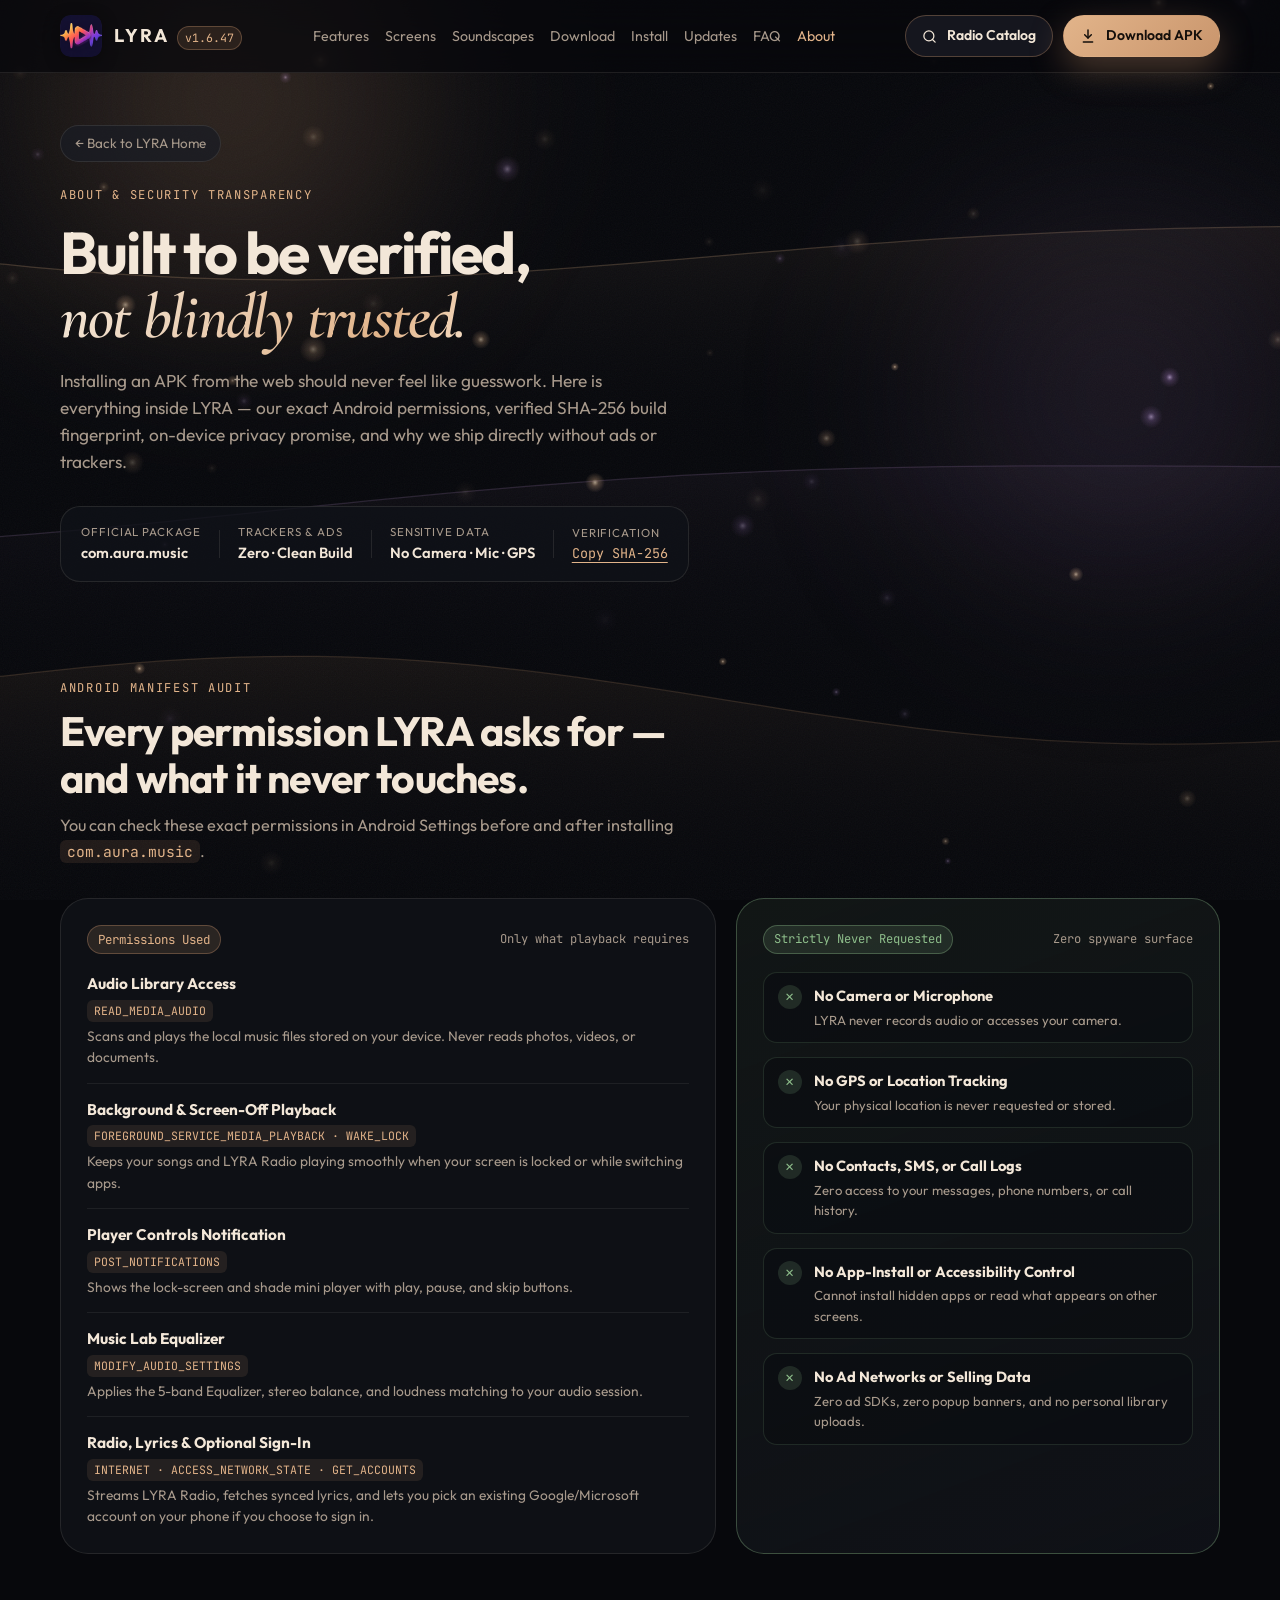
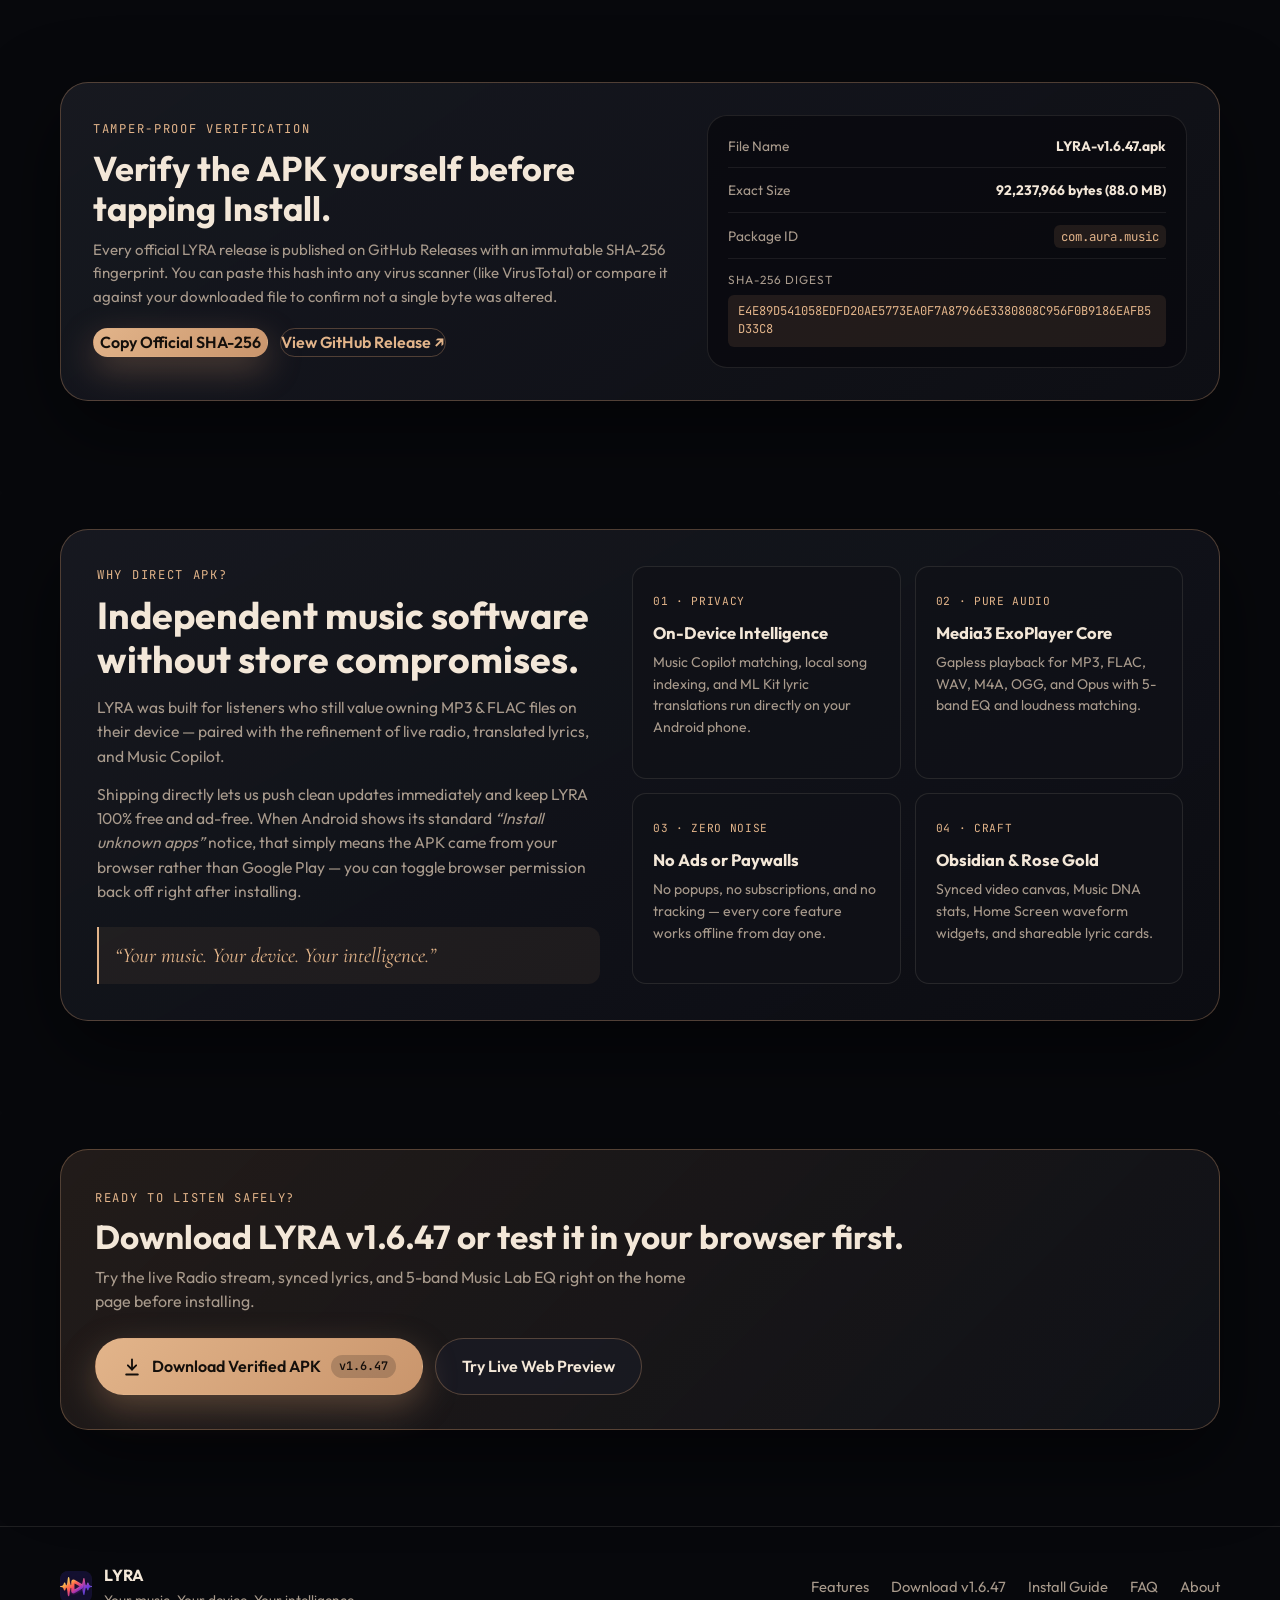
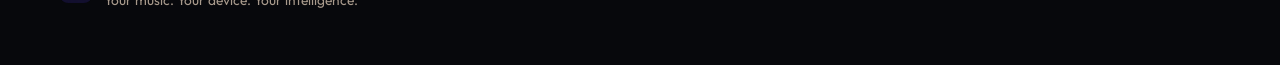
==== commit 0a0d4408: "Add default padding to .btn base class (about.html)" ====
--- a/about.html
+++ b/about.html
@@ -14,7 +14,7 @@
   <link rel="preconnect" href="https://fonts.googleapis.com" />
   <link rel="preconnect" href="https://fonts.gstatic.com" crossorigin />
   <link href="https://fonts.googleapis.com/css2?family=Cormorant+Garamond:ital,wght@0,500;0,600;1,500;1,600&family=JetBrains+Mono:wght@400;500&family=Outfit:wght@300;400;500;600;700&display=swap" rel="stylesheet" />
-  <link rel="stylesheet" href="styles.css?v=13" />
+  <link rel="stylesheet" href="styles.css?v=14" />
 </head>
 <body>
   <div class="ambient-stage" aria-hidden="true">
--- a/styles.css
+++ b/styles.css
@@ -3200,6 +3200,203 @@
   gap: 12px;
 }
 
+.teaser-pills {
+  display: flex;
+  flex-wrap: wrap;
+  gap: 8px;
+  margin-top: 14px;
+}
+
+.teaser-pills span {
+  font-size: 0.76rem;
+  color: var(--ok);
+  padding: 4px 10px;
+  border-radius: 999px;
+  background: rgba(143, 191, 140, 0.1);
+  border: 1px solid rgba(143, 191, 140, 0.28);
+}
+
+/* Permissions & Verification on About Page */
+.perms-grid {
+  display: grid;
+  grid-template-columns: 1.15fr 0.85fr;
+  gap: 20px;
+}
+
+.perm-panel {
+  padding: 26px;
+  border-radius: var(--radius-xl);
+  background: rgba(16, 18, 24, 0.86);
+  border: 1px solid var(--line);
+}
+
+.perm-panel.is-safe {
+  border-color: rgba(143, 191, 140, 0.34);
+  background: linear-gradient(160deg, rgba(143, 191, 140, 0.08), rgba(16, 18, 24, 0.92));
+}
+
+.perm-panel-head {
+  display: flex;
+  flex-wrap: wrap;
+  align-items: center;
+  justify-content: space-between;
+  gap: 10px;
+  margin-bottom: 18px;
+}
+
+.perm-safe-badge {
+  display: inline-flex;
+  padding: 4px 10px;
+  border-radius: 999px;
+  font-family: "JetBrains Mono", monospace;
+  font-size: 0.76rem;
+  color: var(--ok);
+  background: rgba(143, 191, 140, 0.14);
+  border: 1px solid rgba(143, 191, 140, 0.34);
+}
+
+.perm-list,
+.never-list {
+  list-style: none;
+  margin: 0;
+  padding: 0;
+  display: grid;
+  gap: 14px;
+}
+
+.perm-list li {
+  display: grid;
+  gap: 4px;
+  padding-bottom: 14px;
+  border-bottom: 1px solid rgba(243, 231, 216, 0.07);
+}
+
+.perm-list li:last-child {
+  padding-bottom: 0;
+  border-bottom: none;
+}
+
+.perm-list strong {
+  font-size: 0.96rem;
+}
+
+.perm-list code {
+  width: fit-content;
+  font-size: 0.72rem;
+}
+
+.perm-list span {
+  font-size: 0.86rem;
+  color: var(--muted);
+}
+
+.never-list li {
+  display: flex;
+  align-items: flex-start;
+  gap: 12px;
+  padding: 12px 14px;
+  border-radius: 14px;
+  background: rgba(10, 12, 16, 0.56);
+  border: 1px solid rgba(143, 191, 140, 0.16);
+}
+
+.never-mark {
+  width: 24px;
+  height: 24px;
+  border-radius: 999px;
+  display: grid;
+  place-items: center;
+  flex-shrink: 0;
+  font-size: 0.72rem;
+  font-weight: 700;
+  color: var(--ok);
+  background: rgba(143, 191, 140, 0.16);
+}
+
+.never-list strong {
+  display: block;
+  font-size: 0.92rem;
+  margin-bottom: 2px;
+}
+
+.never-list p {
+  margin: 0;
+  font-size: 0.82rem;
+  color: var(--muted);
+}
+
+.trust-verify-card {
+  display: grid;
+  grid-template-columns: 1.1fr 0.9fr;
+  gap: 28px;
+  padding: 32px;
+  border-radius: var(--radius-xl);
+  background: linear-gradient(145deg, rgba(26, 28, 36, 0.85), rgba(14, 15, 21, 0.96));
+  border: 1px solid var(--line-gold);
+  box-shadow: var(--shadow-lg);
+}
+
+.tvc-left h2 {
+  margin: 0 0 10px;
+  font-size: clamp(1.55rem, 2.7vw, 2.15rem);
+  line-height: 1.15;
+}
+
+.tvc-left p {
+  margin: 0 0 20px;
+  color: var(--muted);
+  font-size: 0.94rem;
+}
+
+.tvc-actions {
+  display: flex;
+  flex-wrap: wrap;
+  gap: 12px;
+}
+
+.tvc-right {
+  display: grid;
+  gap: 12px;
+  padding: 20px;
+  border-radius: var(--radius-lg);
+  background: rgba(8, 9, 14, 0.75);
+  border: 1px solid var(--line);
+  align-content: center;
+}
+
+.tvc-row {
+  display: flex;
+  justify-content: space-between;
+  align-items: center;
+  gap: 12px;
+  padding-bottom: 10px;
+  border-bottom: 1px solid rgba(243, 231, 216, 0.08);
+  font-size: 0.86rem;
+}
+
+.tvc-row span {
+  color: var(--muted);
+}
+
+.tvc-hash {
+  display: grid;
+  gap: 6px;
+}
+
+.tvc-hash span {
+  font-size: 0.74rem;
+  text-transform: uppercase;
+  letter-spacing: 0.08em;
+  color: var(--muted);
+}
+
+.tvc-hash code {
+  word-break: break-all;
+  font-size: 0.76rem;
+  line-height: 1.45;
+  padding: 8px 10px;
+}
+
 /* Footer */
 .site-footer {
   border-top: 1px solid var(--line);
@@ -3393,7 +3590,9 @@
   }
 
   .download-hub,
-  .about-shell {
+  .about-shell,
+  .perms-grid,
+  .trust-verify-card {
     grid-template-columns: 1fr;
   }
 
@@ -3428,7 +3627,9 @@
   }
 
   .download-hub,
-  .about-shell {
+  .about-shell,
+  .perm-panel,
+  .trust-verify-card {
     padding: 24px 20px;
   }
 }
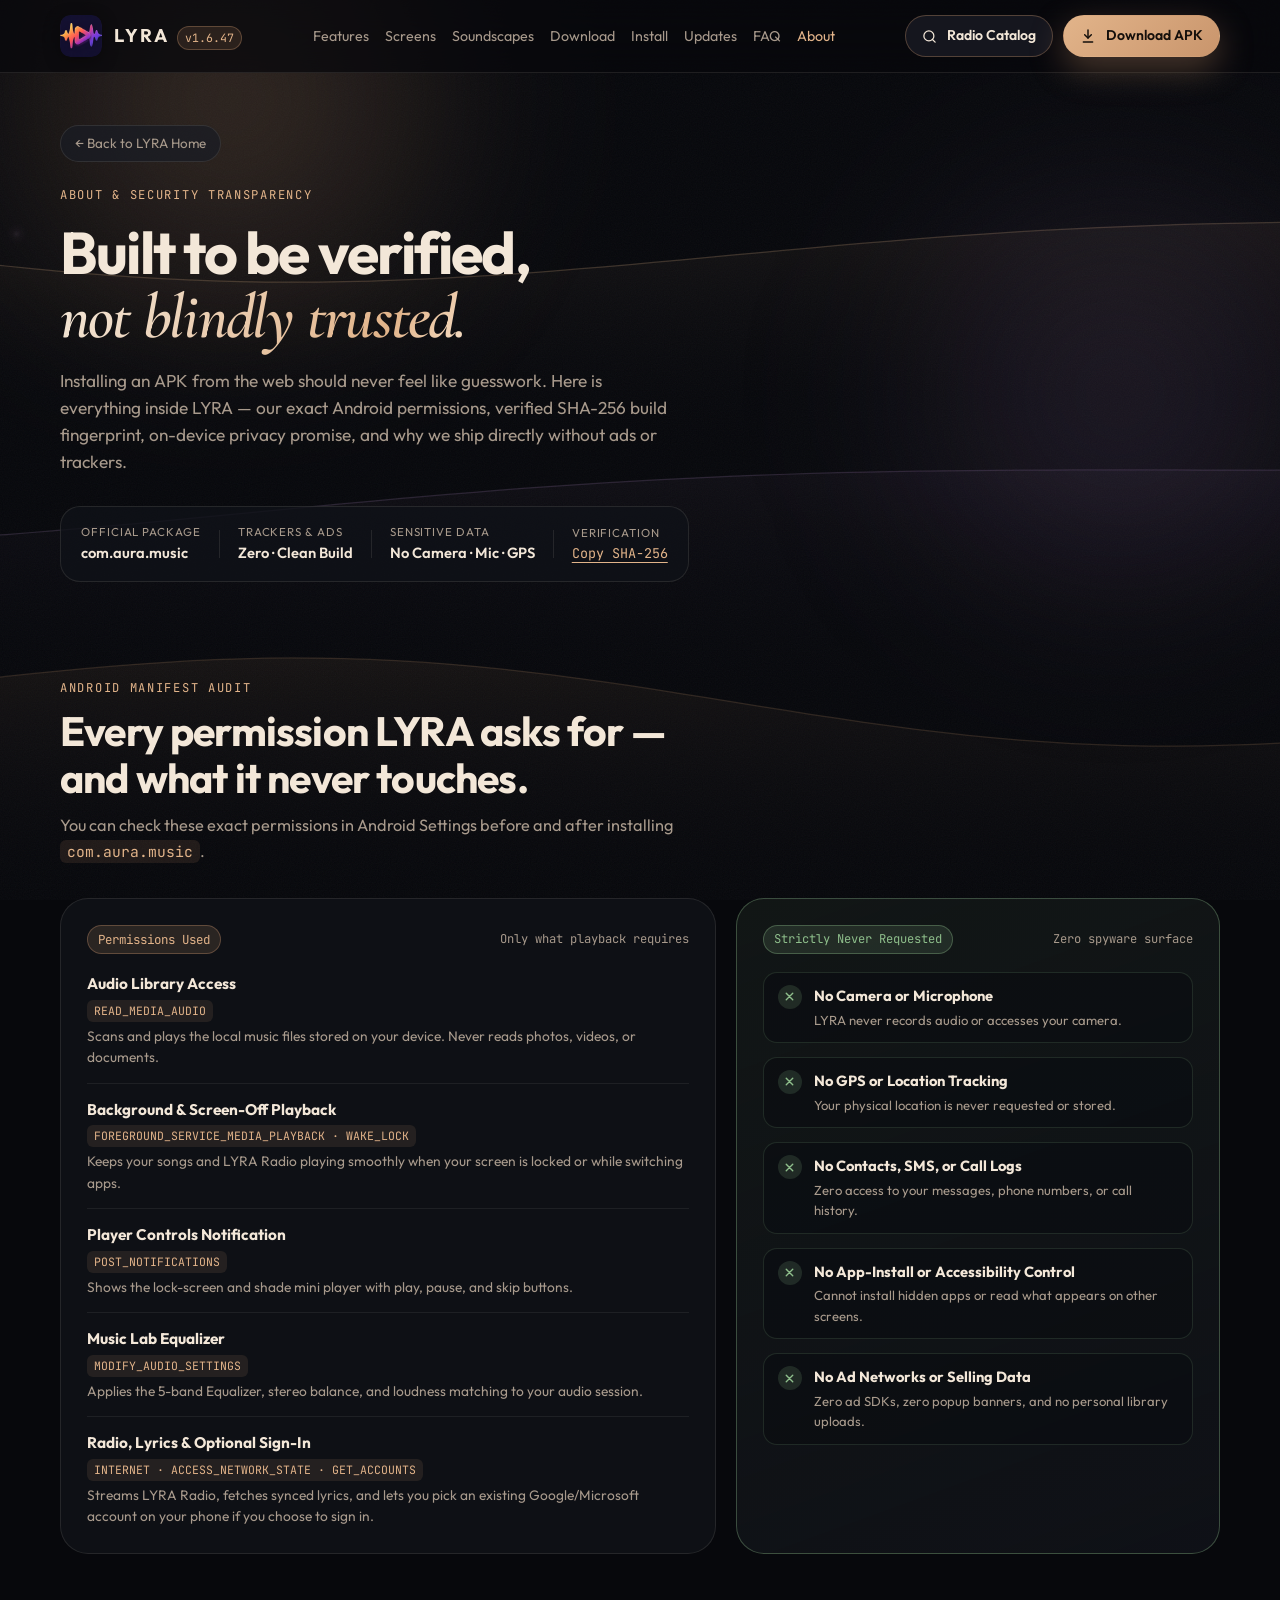
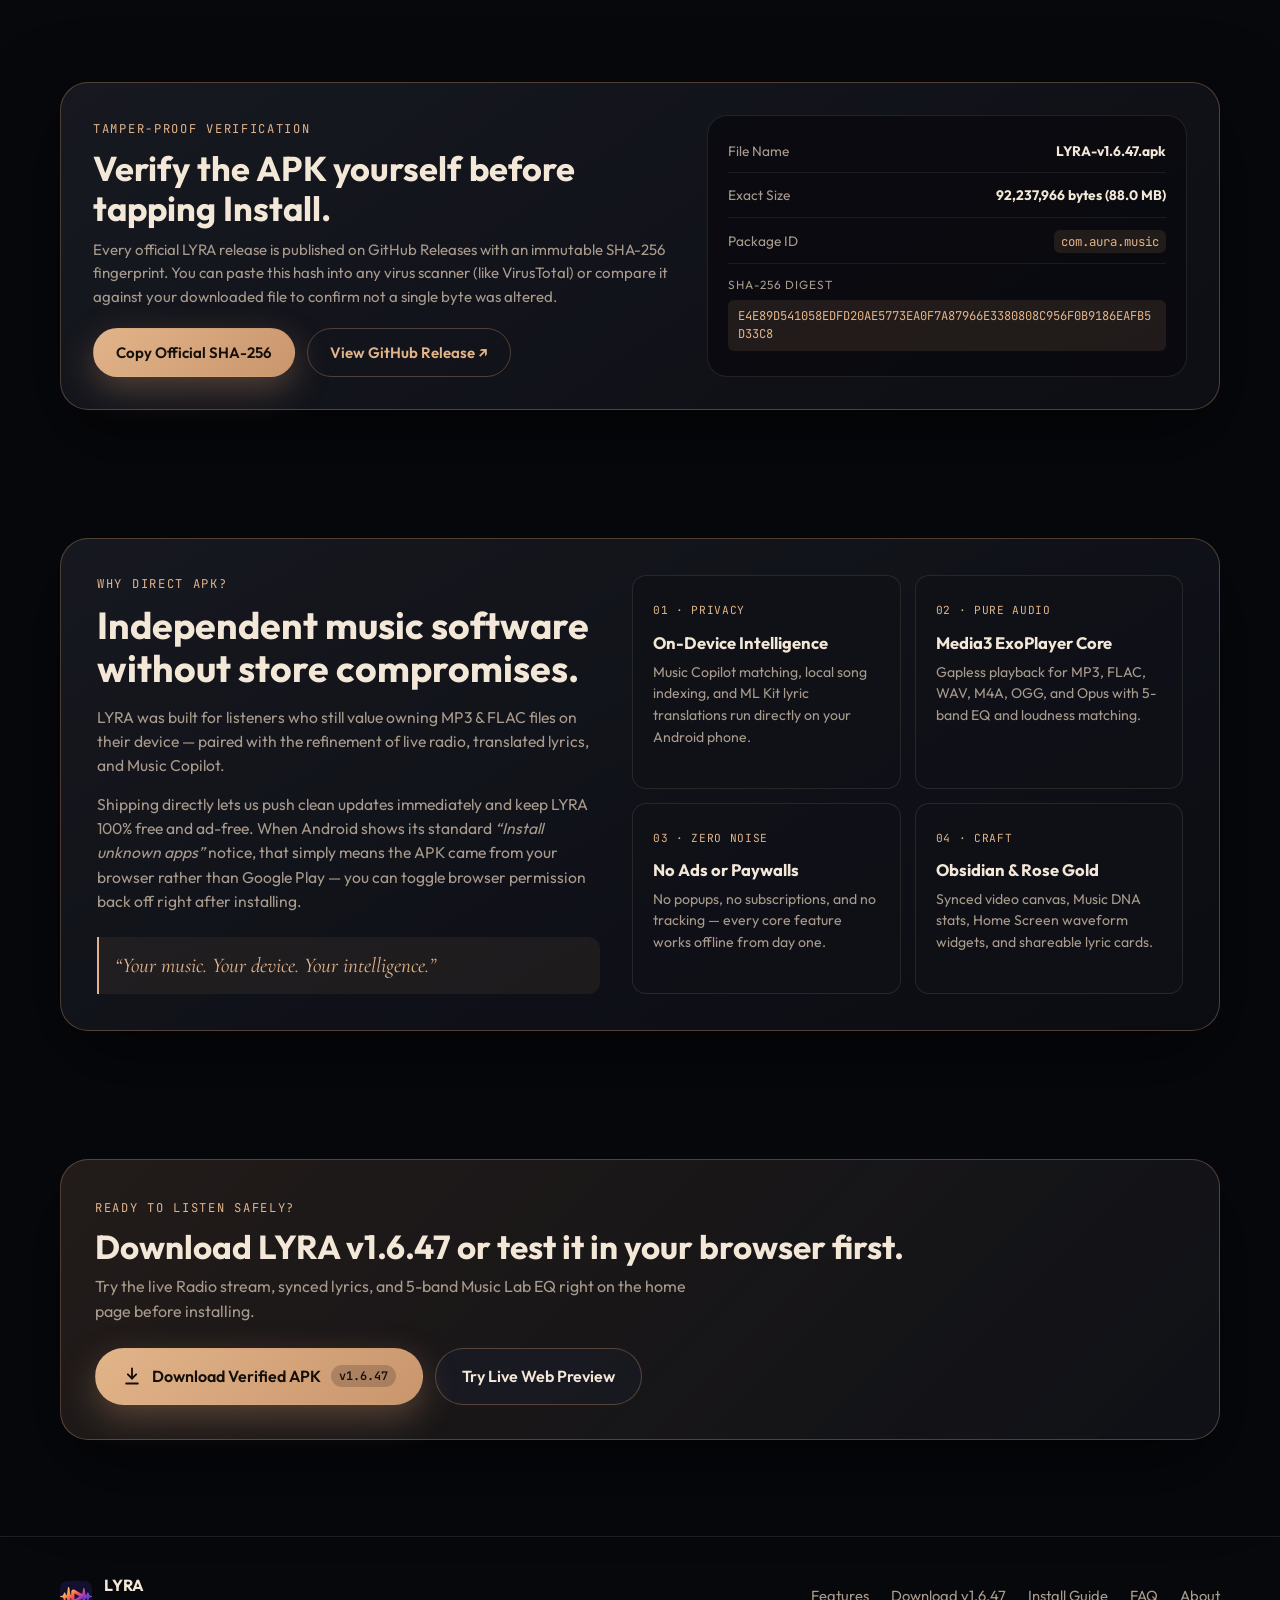
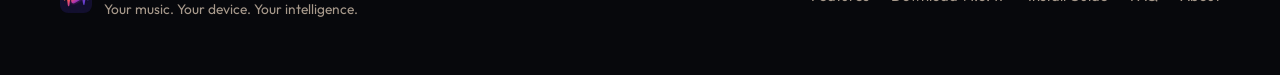
==== commit 00e744c3: "Center and align cross badges cleanly (about.html)" ====
--- a/about.html
+++ b/about.html
@@ -14,7 +14,7 @@
   <link rel="preconnect" href="https://fonts.googleapis.com" />
   <link rel="preconnect" href="https://fonts.gstatic.com" crossorigin />
   <link href="https://fonts.googleapis.com/css2?family=Cormorant+Garamond:ital,wght@0,500;0,600;1,500;1,600&family=JetBrains+Mono:wght@400;500&family=Outfit:wght@300;400;500;600;700&display=swap" rel="stylesheet" />
-  <link rel="stylesheet" href="styles.css?v=14" />
+  <link rel="stylesheet" href="styles.css?v=15" />
 </head>
 <body>
   <div class="ambient-stage" aria-hidden="true">
@@ -163,35 +163,35 @@
           </div>
           <ul class="never-list">
             <li>
-              <span class="never-mark" aria-hidden="true">✕</span>
+              <span class="never-mark" aria-hidden="true"><svg width="13" height="13" viewBox="0 0 24 24" fill="none" stroke="currentColor" stroke-width="2.6" stroke-linecap="round"><path d="M18 6 6 18M6 6l12 12"/></svg></span>
               <div>
                 <strong>No Camera or Microphone</strong>
                 <p>LYRA never records audio or accesses your camera.</p>
               </div>
             </li>
             <li>
-              <span class="never-mark" aria-hidden="true">✕</span>
+              <span class="never-mark" aria-hidden="true"><svg width="13" height="13" viewBox="0 0 24 24" fill="none" stroke="currentColor" stroke-width="2.6" stroke-linecap="round"><path d="M18 6 6 18M6 6l12 12"/></svg></span>
               <div>
                 <strong>No GPS or Location Tracking</strong>
                 <p>Your physical location is never requested or stored.</p>
               </div>
             </li>
             <li>
-              <span class="never-mark" aria-hidden="true">✕</span>
+              <span class="never-mark" aria-hidden="true"><svg width="13" height="13" viewBox="0 0 24 24" fill="none" stroke="currentColor" stroke-width="2.6" stroke-linecap="round"><path d="M18 6 6 18M6 6l12 12"/></svg></span>
               <div>
                 <strong>No Contacts, SMS, or Call Logs</strong>
                 <p>Zero access to your messages, phone numbers, or call history.</p>
               </div>
             </li>
             <li>
-              <span class="never-mark" aria-hidden="true">✕</span>
+              <span class="never-mark" aria-hidden="true"><svg width="13" height="13" viewBox="0 0 24 24" fill="none" stroke="currentColor" stroke-width="2.6" stroke-linecap="round"><path d="M18 6 6 18M6 6l12 12"/></svg></span>
               <div>
                 <strong>No App-Install or Accessibility Control</strong>
                 <p>Cannot install hidden apps or read what appears on other screens.</p>
               </div>
             </li>
             <li>
-              <span class="never-mark" aria-hidden="true">✕</span>
+              <span class="never-mark" aria-hidden="true"><svg width="13" height="13" viewBox="0 0 24 24" fill="none" stroke="currentColor" stroke-width="2.6" stroke-linecap="round"><path d="M18 6 6 18M6 6l12 12"/></svg></span>
               <div>
                 <strong>No Ad Networks or Selling Data</strong>
                 <p>Zero ad SDKs, zero popup banners, and no personal library uploads.</p>
--- a/styles.css
+++ b/styles.css
@@ -267,6 +267,8 @@
   align-items: center;
   justify-content: center;
   gap: 10px;
+  padding: 12px 22px;
+  font-size: 0.94rem;
   border-radius: 999px;
   border: 1px solid transparent;
   font-weight: 600;
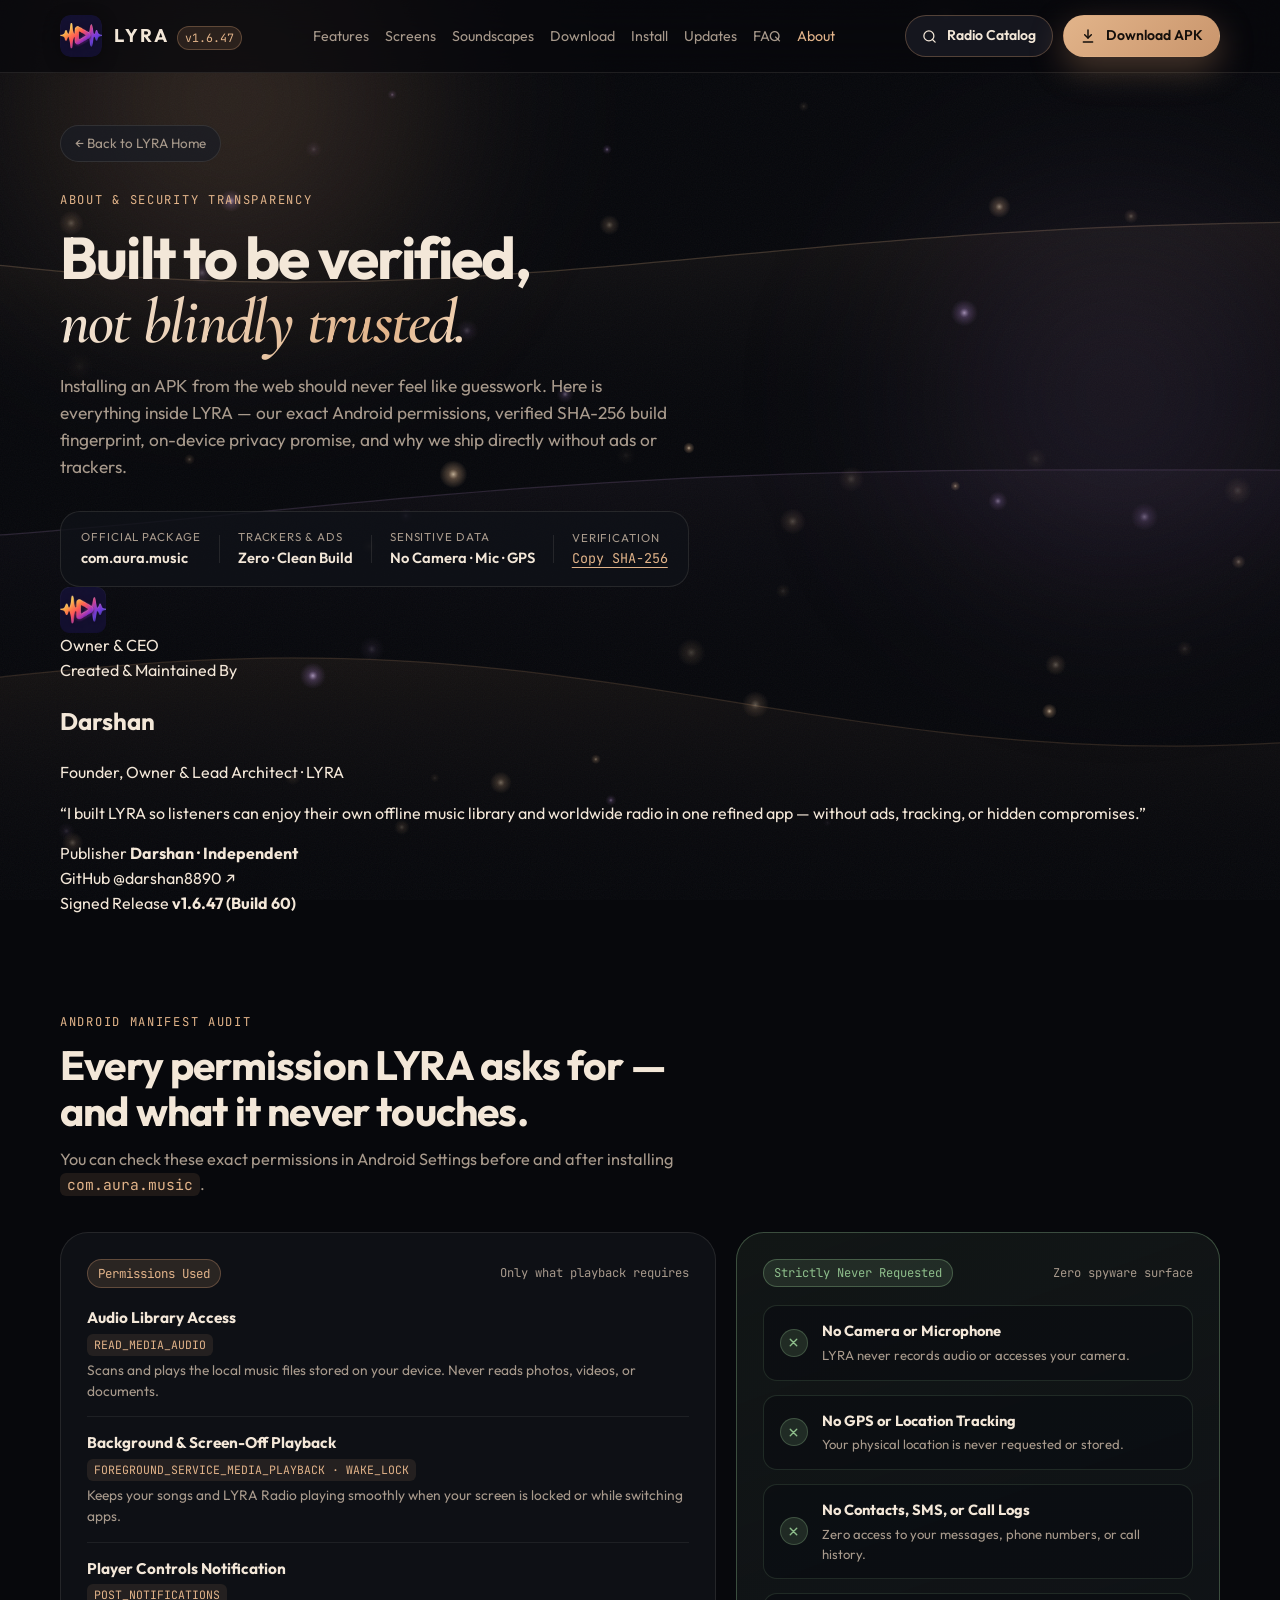
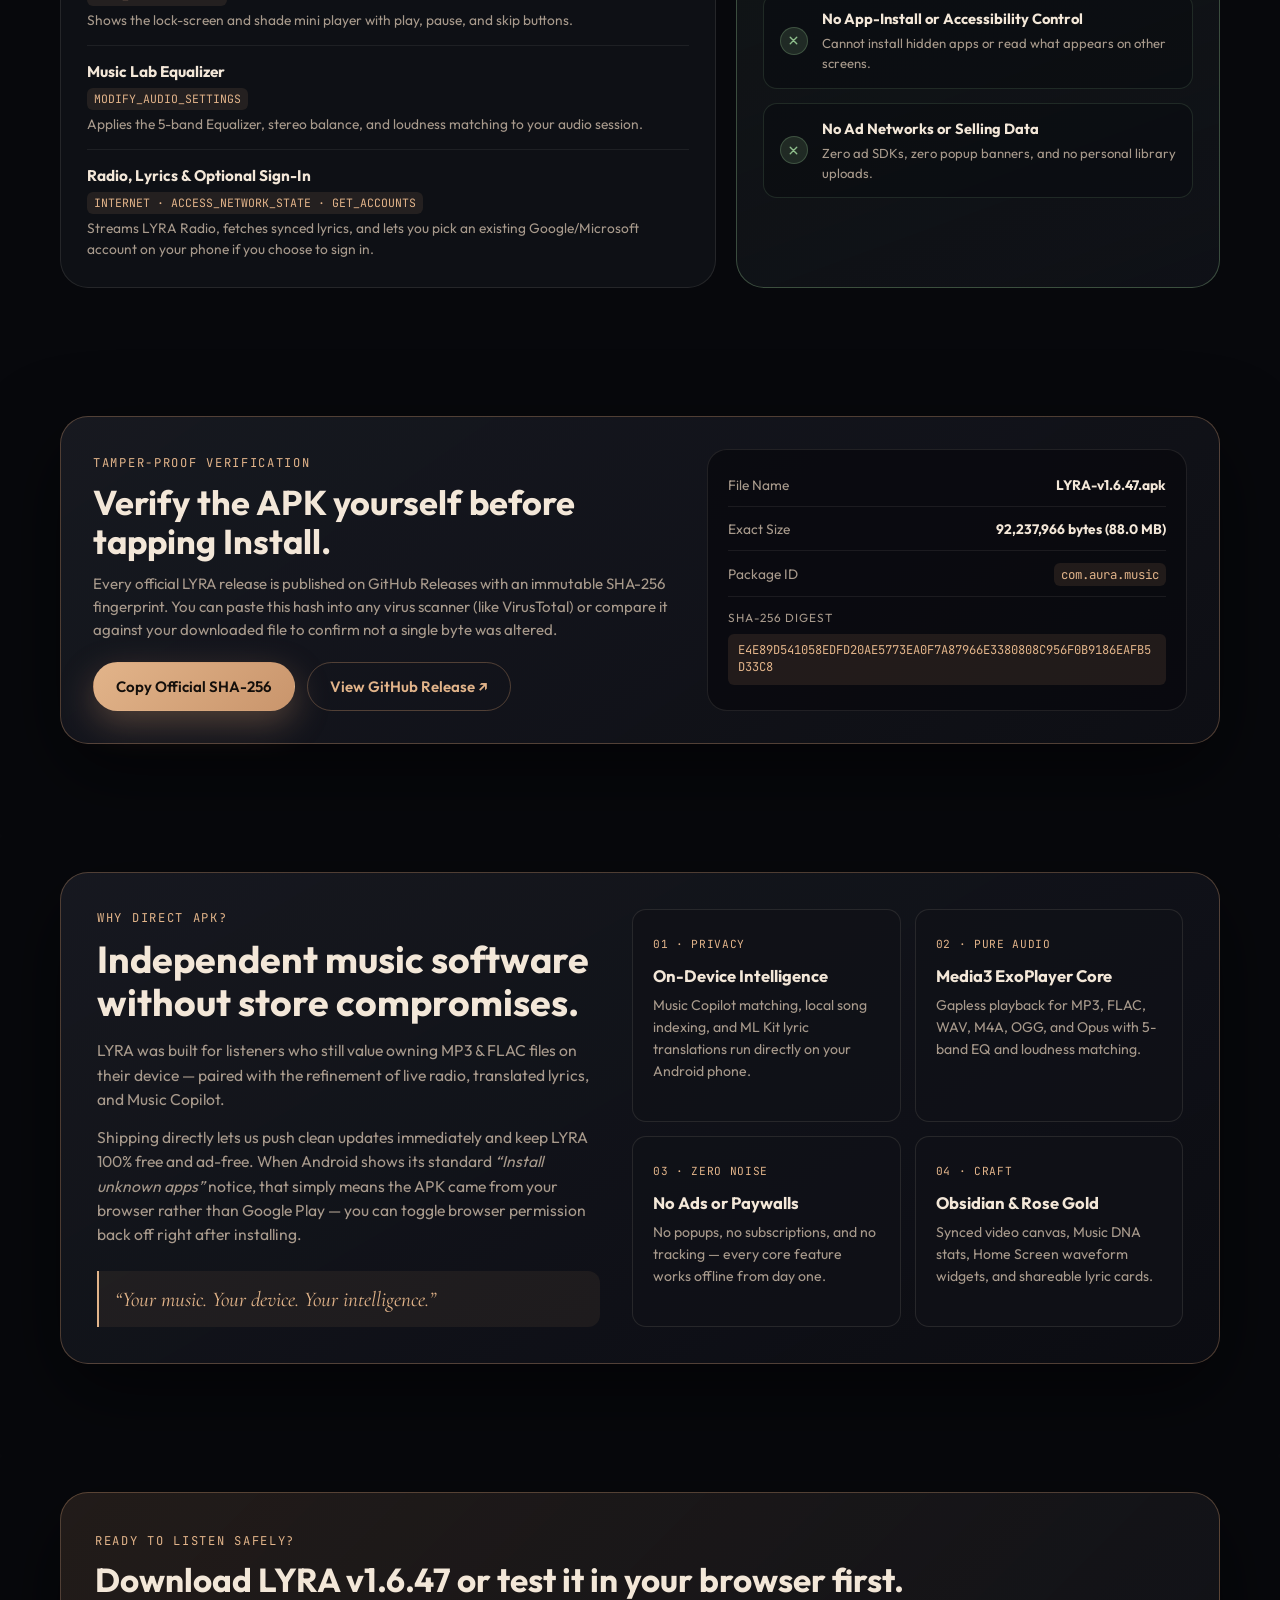
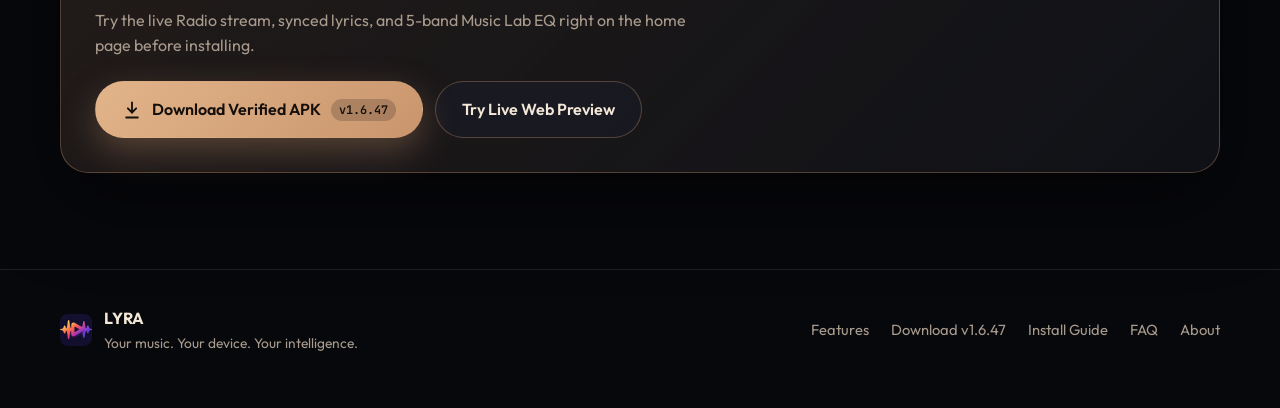
==== commit 3773b68e: "Add Founder/Owner & CEO card on About page (about.html)" ====
--- a/about.html
+++ b/about.html
@@ -14,7 +14,7 @@
   <link rel="preconnect" href="https://fonts.googleapis.com" />
   <link rel="preconnect" href="https://fonts.gstatic.com" crossorigin />
   <link href="https://fonts.googleapis.com/css2?family=Cormorant+Garamond:ital,wght@0,500;0,600;1,500;1,600&family=JetBrains+Mono:wght@400;500&family=Outfit:wght@300;400;500;600;700&display=swap" rel="stylesheet" />
-  <link rel="stylesheet" href="styles.css?v=15" />
+  <link rel="stylesheet" href="styles.css?v=16" />
 </head>
 <body>
   <div class="ambient-stage" aria-hidden="true">
@@ -81,35 +81,72 @@
     <!-- About & Trust Hero -->
     <section class="about-hero container">
       <a class="about-back hero-enter" style="--d: 0ms" href="index.html">← Back to LYRA Home</a>
-      <span class="eyebrow hero-enter" style="--d: 60ms">About &amp; Security Transparency</span>
-      <h1 class="hero-enter" style="--d: 120ms">
-        Built to be verified,<br />
-        <span class="hero-accent">not blindly trusted.</span>
-      </h1>
-      <p class="hero-lead hero-enter" style="--d: 180ms">
-        Installing an APK from the web should never feel like guesswork. Here is everything inside LYRA — our exact Android permissions, verified SHA-256 build fingerprint, on-device privacy promise, and why we ship directly without ads or trackers.
-      </p>
-
-      <div class="trust-strip hero-enter" style="--d: 240ms">
-        <div class="trust-item">
-          <span class="trust-label">Official Package</span>
-          <strong>com.aura.music</strong>
-        </div>
-        <div class="trust-divider" aria-hidden="true"></div>
-        <div class="trust-item">
-          <span class="trust-label">Trackers &amp; Ads</span>
-          <strong>Zero · Clean Build</strong>
-        </div>
-        <div class="trust-divider" aria-hidden="true"></div>
-        <div class="trust-item">
-          <span class="trust-label">Sensitive Data</span>
-          <strong>No Camera · Mic · GPS</strong>
-        </div>
-        <div class="trust-divider" aria-hidden="true"></div>
-        <div class="trust-item">
-          <span class="trust-label">Verification</span>
-          <button class="link-mono js-copy-sha" type="button">Copy SHA-256</button>
-        </div>
+
+      <div class="about-hero-grid">
+        <div class="about-hero-main">
+          <span class="eyebrow hero-enter" style="--d: 60ms">About &amp; Security Transparency</span>
+          <h1 class="hero-enter" style="--d: 120ms">
+            Built to be verified,<br />
+            <span class="hero-accent">not blindly trusted.</span>
+          </h1>
+          <p class="hero-lead hero-enter" style="--d: 180ms">
+            Installing an APK from the web should never feel like guesswork. Here is everything inside LYRA — our exact Android permissions, verified SHA-256 build fingerprint, on-device privacy promise, and why we ship directly without ads or trackers.
+          </p>
+
+          <div class="trust-strip hero-enter" style="--d: 240ms">
+            <div class="trust-item">
+              <span class="trust-label">Official Package</span>
+              <strong>com.aura.music</strong>
+            </div>
+            <div class="trust-divider" aria-hidden="true"></div>
+            <div class="trust-item">
+              <span class="trust-label">Trackers &amp; Ads</span>
+              <strong>Zero · Clean Build</strong>
+            </div>
+            <div class="trust-divider" aria-hidden="true"></div>
+            <div class="trust-item">
+              <span class="trust-label">Sensitive Data</span>
+              <strong>No Camera · Mic · GPS</strong>
+            </div>
+            <div class="trust-divider" aria-hidden="true"></div>
+            <div class="trust-item">
+              <span class="trust-label">Verification</span>
+              <button class="link-mono js-copy-sha" type="button">Copy SHA-256</button>
+            </div>
+          </div>
+        </div>
+
+        <aside class="founder-card hero-enter" style="--d: 200ms" aria-label="LYRA Creator & Owner">
+          <div class="founder-top">
+            <img src="assets/lyra-logo.png?v=2" alt="LYRA emblem" width="46" height="46" />
+            <span class="founder-role-badge">Owner &amp; CEO</span>
+          </div>
+
+          <div class="founder-identity">
+            <span class="founder-kicker">Created &amp; Maintained By</span>
+            <h2>Darshan</h2>
+            <p class="founder-title">Founder, Owner &amp; Lead Architect · LYRA</p>
+          </div>
+
+          <p class="founder-pledge">
+            “I built LYRA so listeners can enjoy their own offline music library and worldwide radio in one refined app — without ads, tracking, or hidden compromises.”
+          </p>
+
+          <div class="founder-meta">
+            <div>
+              <span>Publisher</span>
+              <strong>Darshan · Independent</strong>
+            </div>
+            <div>
+              <span>GitHub</span>
+              <a href="https://github.com/darshan8890" target="_blank" rel="noopener noreferrer">@darshan8890 ↗</a>
+            </div>
+            <div>
+              <span>Signed Release</span>
+              <strong>v1.6.47 (Build 60)</strong>
+            </div>
+          </div>
+        </aside>
       </div>
     </section>
 
--- a/styles.css
+++ b/styles.css
@@ -3294,25 +3294,29 @@
 
 .never-list li {
   display: flex;
-  align-items: flex-start;
-  gap: 12px;
-  padding: 12px 14px;
+  align-items: center;
+  gap: 14px;
+  padding: 14px 16px;
   border-radius: 14px;
   background: rgba(10, 12, 16, 0.56);
   border: 1px solid rgba(143, 191, 140, 0.16);
 }
 
 .never-mark {
-  width: 24px;
-  height: 24px;
-  border-radius: 999px;
-  display: grid;
-  place-items: center;
+  width: 28px;
+  height: 28px;
+  border-radius: 999px;
+  display: inline-flex;
+  align-items: center;
+  justify-content: center;
   flex-shrink: 0;
-  font-size: 0.72rem;
-  font-weight: 700;
   color: var(--ok);
   background: rgba(143, 191, 140, 0.16);
+  border: 1px solid rgba(143, 191, 140, 0.28);
+}
+
+.never-mark svg {
+  display: block;
 }
 
 .never-list strong {
@@ -3484,6 +3488,12 @@
   border-radius: 999px;
   border: 1px solid var(--line);
   background: var(--elevated);
+  color: var(--text);
+  display: inline-flex;
+  align-items: center;
+  justify-content: center;
+  line-height: 1;
+  padding: 0;
   cursor: pointer;
 }
 
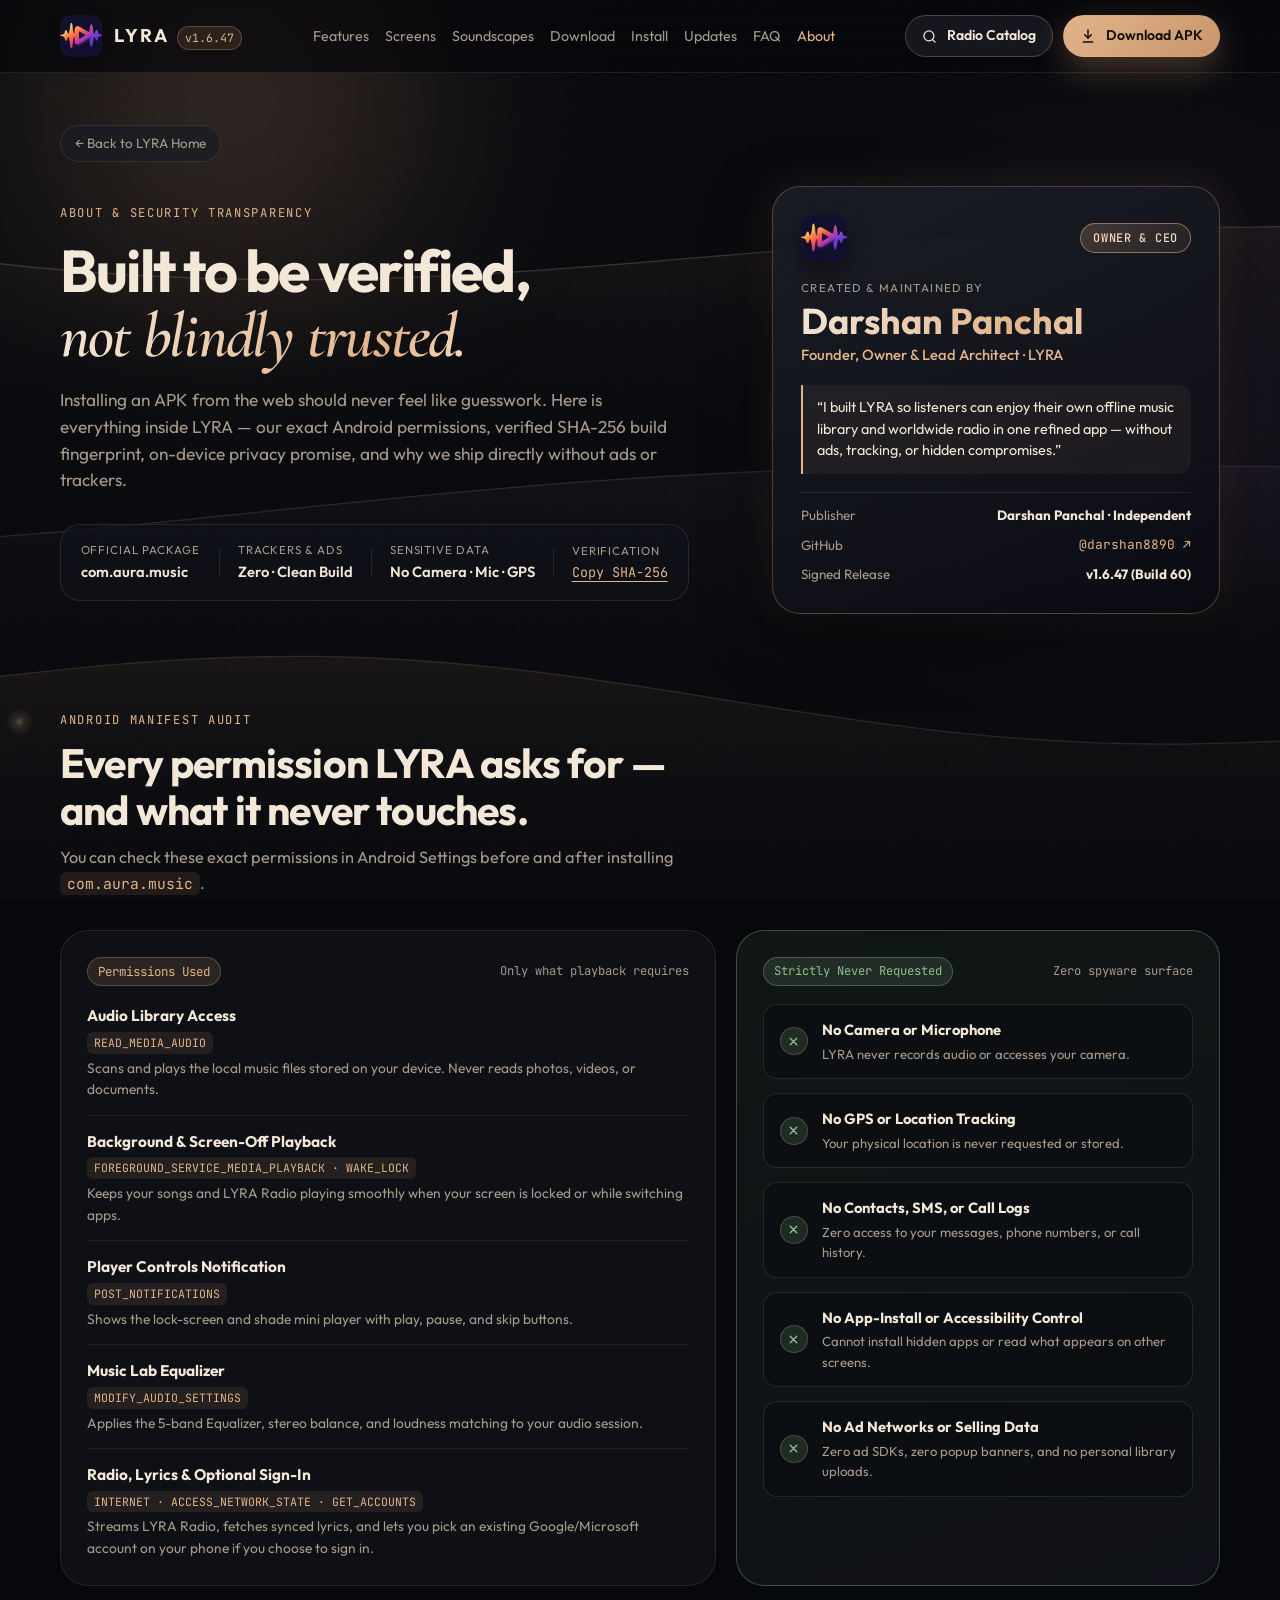
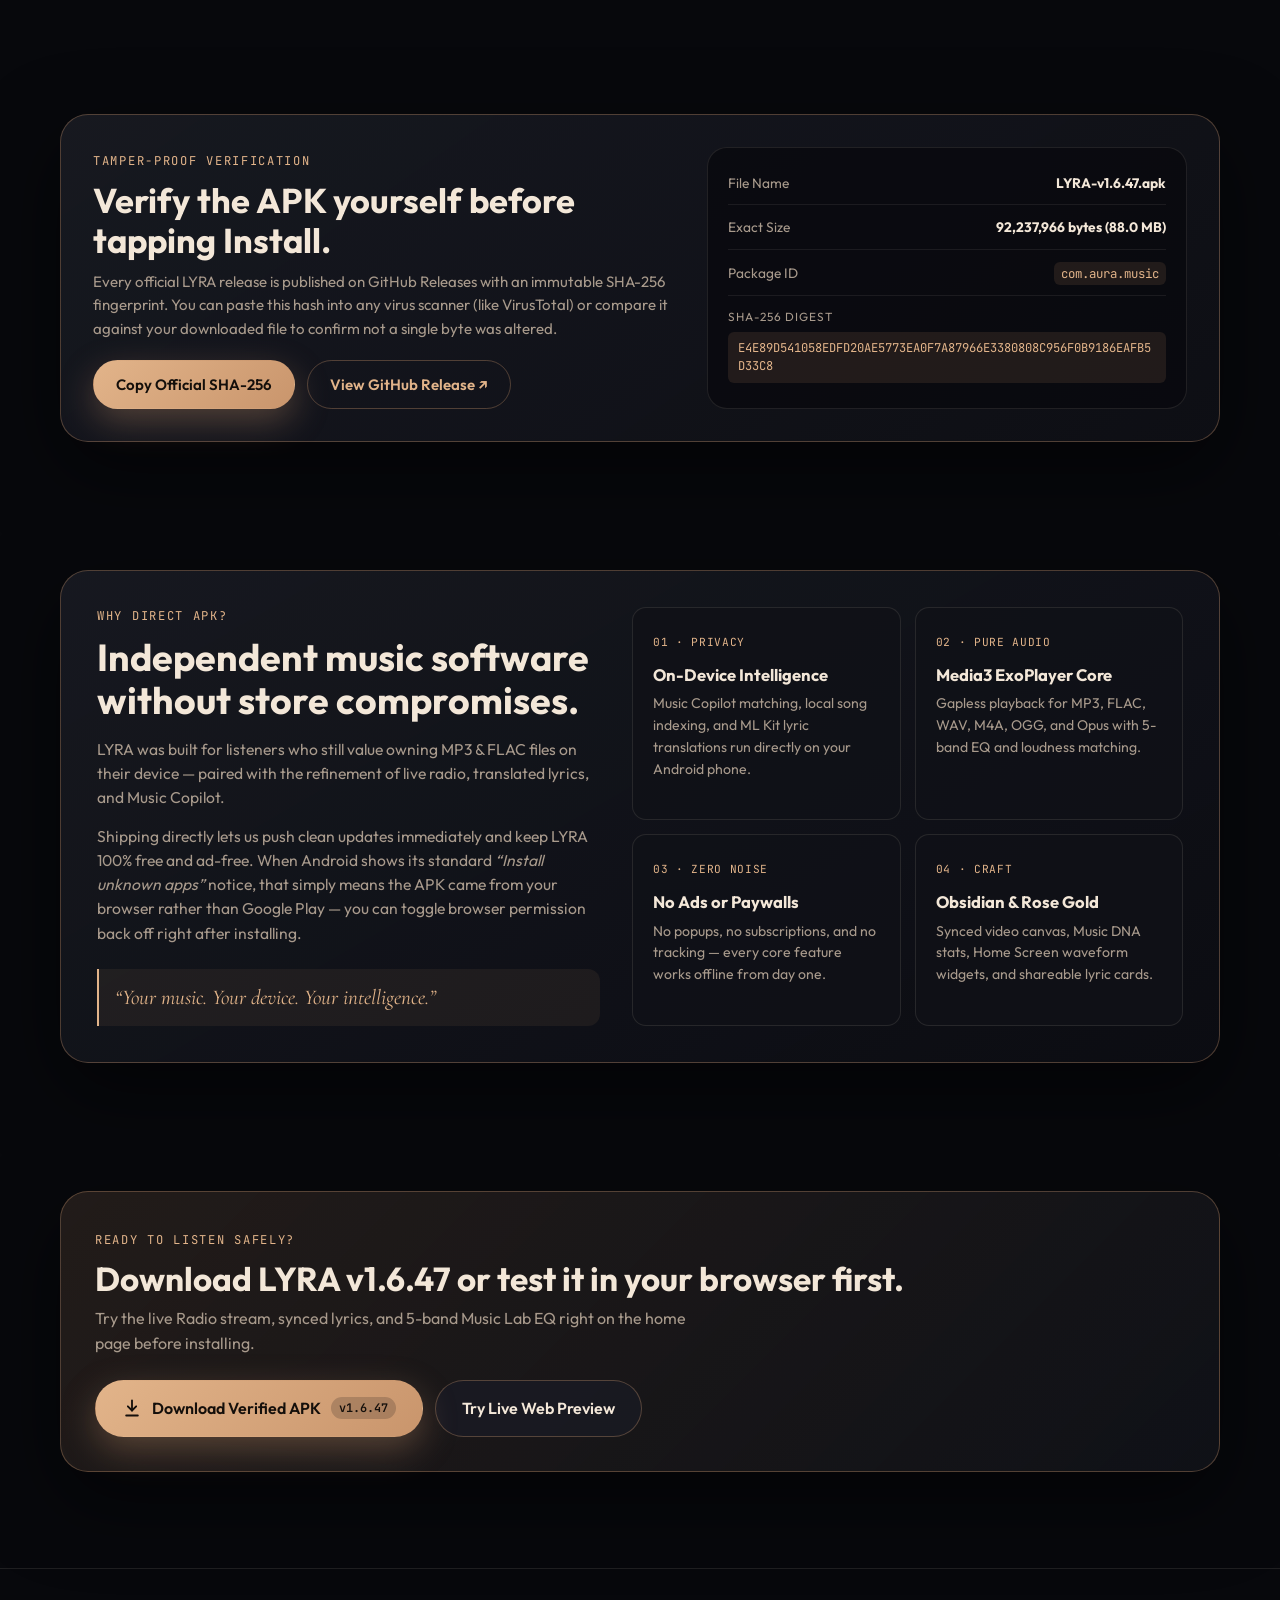
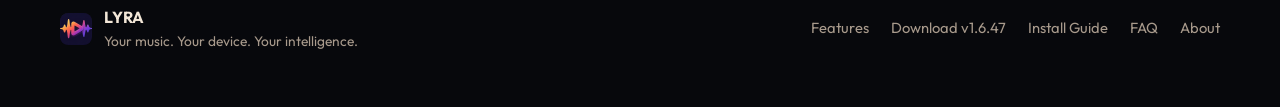
==== commit d2b8e19a: "Style full founder name Darshan Panchal (about.html)" ====
--- a/about.html
+++ b/about.html
@@ -14,7 +14,7 @@
   <link rel="preconnect" href="https://fonts.googleapis.com" />
   <link rel="preconnect" href="https://fonts.gstatic.com" crossorigin />
   <link href="https://fonts.googleapis.com/css2?family=Cormorant+Garamond:ital,wght@0,500;0,600;1,500;1,600&family=JetBrains+Mono:wght@400;500&family=Outfit:wght@300;400;500;600;700&display=swap" rel="stylesheet" />
-  <link rel="stylesheet" href="styles.css?v=16" />
+  <link rel="stylesheet" href="styles.css?v=17" />
 </head>
 <body>
   <div class="ambient-stage" aria-hidden="true">
@@ -124,7 +124,7 @@
 
           <div class="founder-identity">
             <span class="founder-kicker">Created &amp; Maintained By</span>
-            <h2>Darshan</h2>
+            <h2>Darshan Panchal</h2>
             <p class="founder-title">Founder, Owner &amp; Lead Architect · LYRA</p>
           </div>
 
@@ -135,7 +135,7 @@
           <div class="founder-meta">
             <div>
               <span>Publisher</span>
-              <strong>Darshan · Independent</strong>
+              <strong>Darshan Panchal · Independent</strong>
             </div>
             <div>
               <span>GitHub</span>
--- a/styles.css
+++ b/styles.css
@@ -3137,6 +3137,120 @@
   padding: 52px 0 28px;
 }
 
+.about-hero-grid {
+  width: 100%;
+  display: grid;
+  grid-template-columns: 1.2fr 0.8fr;
+  align-items: center;
+  gap: 40px;
+}
+
+.about-hero-main {
+  min-width: 0;
+}
+
+.founder-card {
+  position: relative;
+  padding: 28px;
+  border-radius: var(--radius-xl);
+  background: linear-gradient(155deg, rgba(28, 30, 40, 0.88), rgba(11, 12, 18, 0.96));
+  border: 1px solid var(--line-gold);
+  box-shadow: 0 24px 64px rgba(0, 0, 0, 0.52), 0 0 42px rgba(201, 149, 108, 0.14);
+  display: grid;
+  gap: 18px;
+}
+
+.founder-top {
+  display: flex;
+  align-items: center;
+  justify-content: space-between;
+  gap: 12px;
+}
+
+.founder-top img {
+  border-radius: 12px;
+  box-shadow: 0 8px 20px rgba(0, 0, 0, 0.4);
+}
+
+.founder-role-badge {
+  font-family: "JetBrains Mono", monospace;
+  font-size: 0.74rem;
+  font-weight: 500;
+  letter-spacing: 0.06em;
+  text-transform: uppercase;
+  color: #f6d8b8;
+  padding: 5px 12px;
+  border-radius: 999px;
+  background: linear-gradient(135deg, rgba(226, 180, 138, 0.22), rgba(201, 149, 108, 0.08));
+  border: 1px solid rgba(226, 180, 138, 0.52);
+}
+
+.founder-kicker {
+  display: block;
+  font-size: 0.72rem;
+  text-transform: uppercase;
+  letter-spacing: 0.12em;
+  color: var(--muted);
+  margin-bottom: 4px;
+}
+
+.founder-identity h2 {
+  margin: 0;
+  font-size: clamp(1.75rem, 2.8vw, 2.25rem);
+  line-height: 1.1;
+  background: linear-gradient(120deg, #f3e7d8 0%, var(--gold-bright) 55%, #f3e7d8 100%);
+  -webkit-background-clip: text;
+  background-clip: text;
+  color: transparent;
+}
+
+.founder-title {
+  margin: 4px 0 0;
+  font-size: 0.92rem;
+  color: var(--gold-bright);
+  font-weight: 500;
+}
+
+.founder-pledge {
+  margin: 0;
+  padding: 12px 14px;
+  border-left: 2px solid var(--gold-bright);
+  background: rgba(201, 149, 108, 0.07);
+  border-radius: 0 12px 12px 0;
+  font-size: 0.9rem;
+  color: var(--text);
+  line-height: 1.5;
+}
+
+.founder-meta {
+  display: grid;
+  gap: 9px;
+  padding-top: 12px;
+  border-top: 1px solid var(--line);
+}
+
+.founder-meta div {
+  display: flex;
+  align-items: center;
+  justify-content: space-between;
+  gap: 12px;
+  font-size: 0.84rem;
+}
+
+.founder-meta span {
+  color: var(--muted);
+}
+
+.founder-meta a {
+  color: var(--gold-bright);
+  font-family: "JetBrains Mono", monospace;
+  font-size: 0.8rem;
+}
+
+.founder-meta a:hover {
+  text-decoration: underline;
+}
+
 .about-back {
   display: inline-flex;
   align-items: center;
@@ -3603,6 +3717,7 @@
 
   .download-hub,
   .about-shell,
+  .about-hero-grid,
   .perms-grid,
   .trust-verify-card {
     grid-template-columns: 1fr;
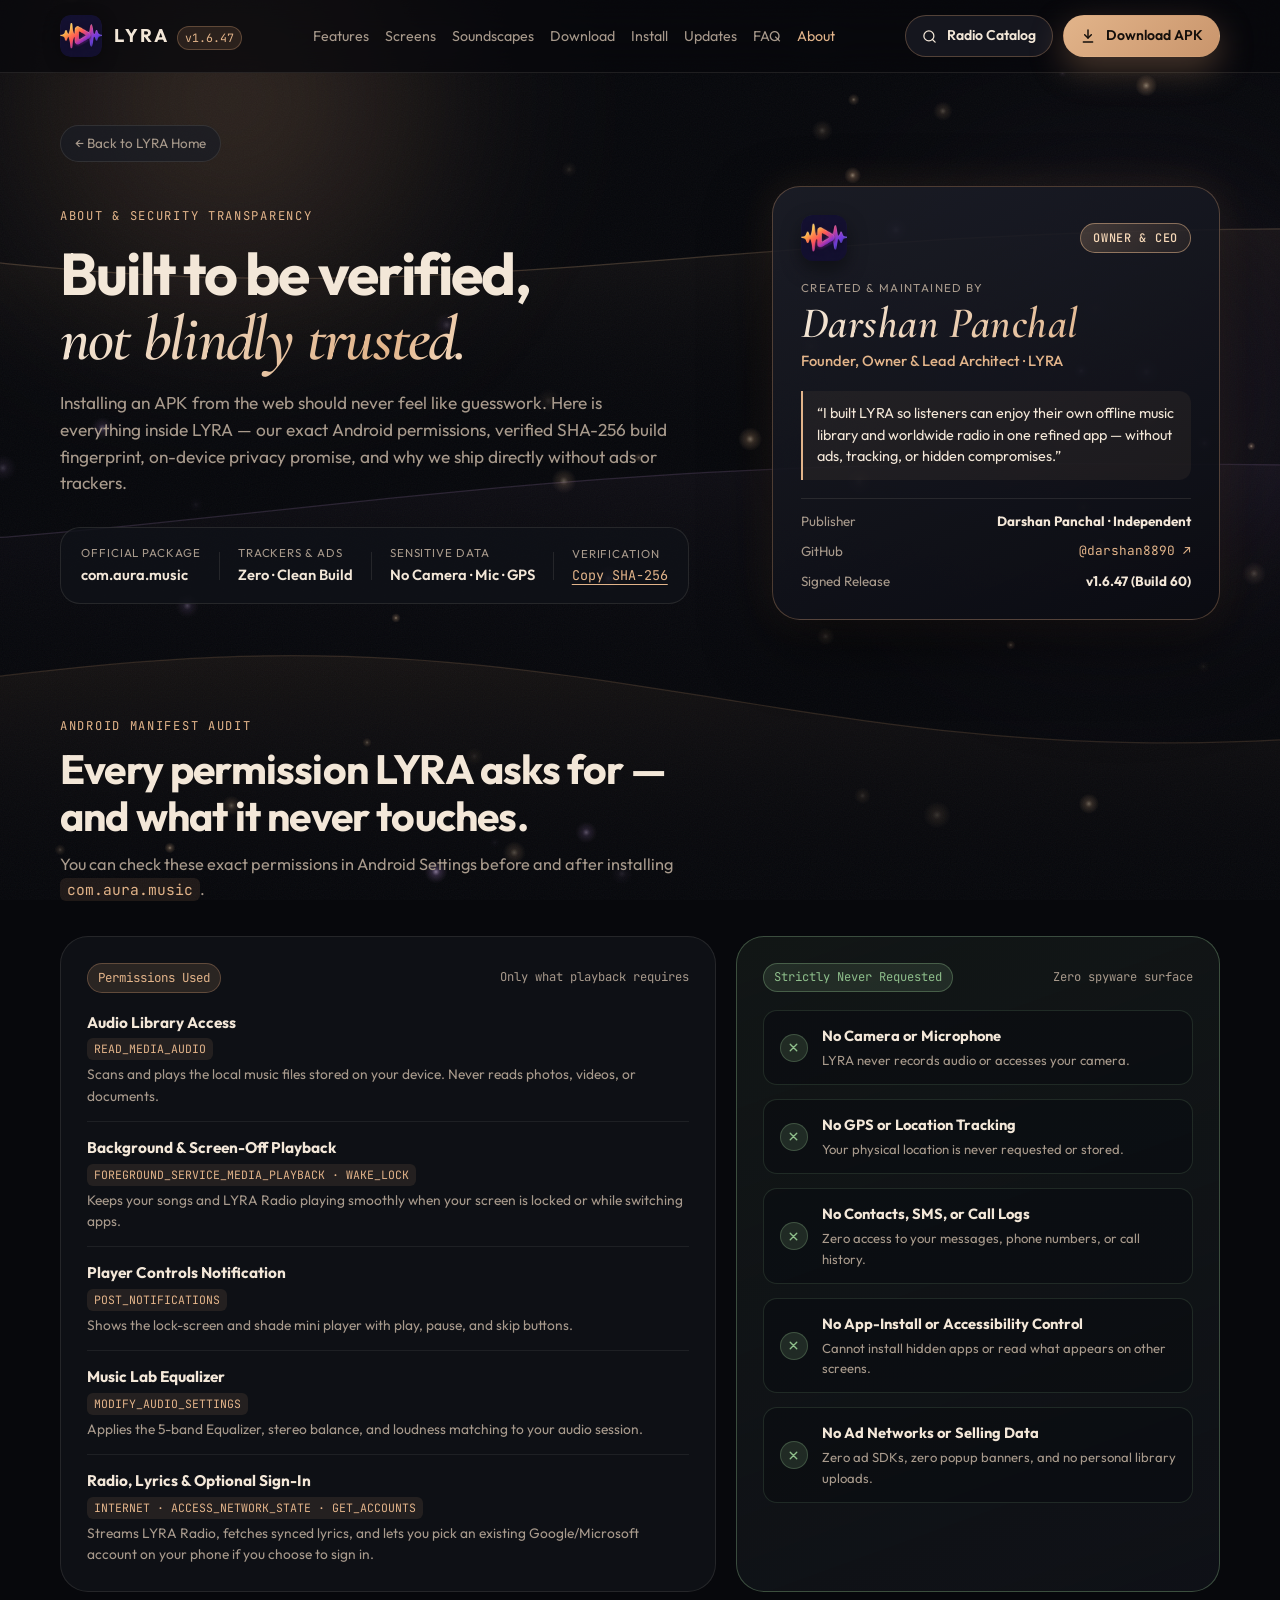
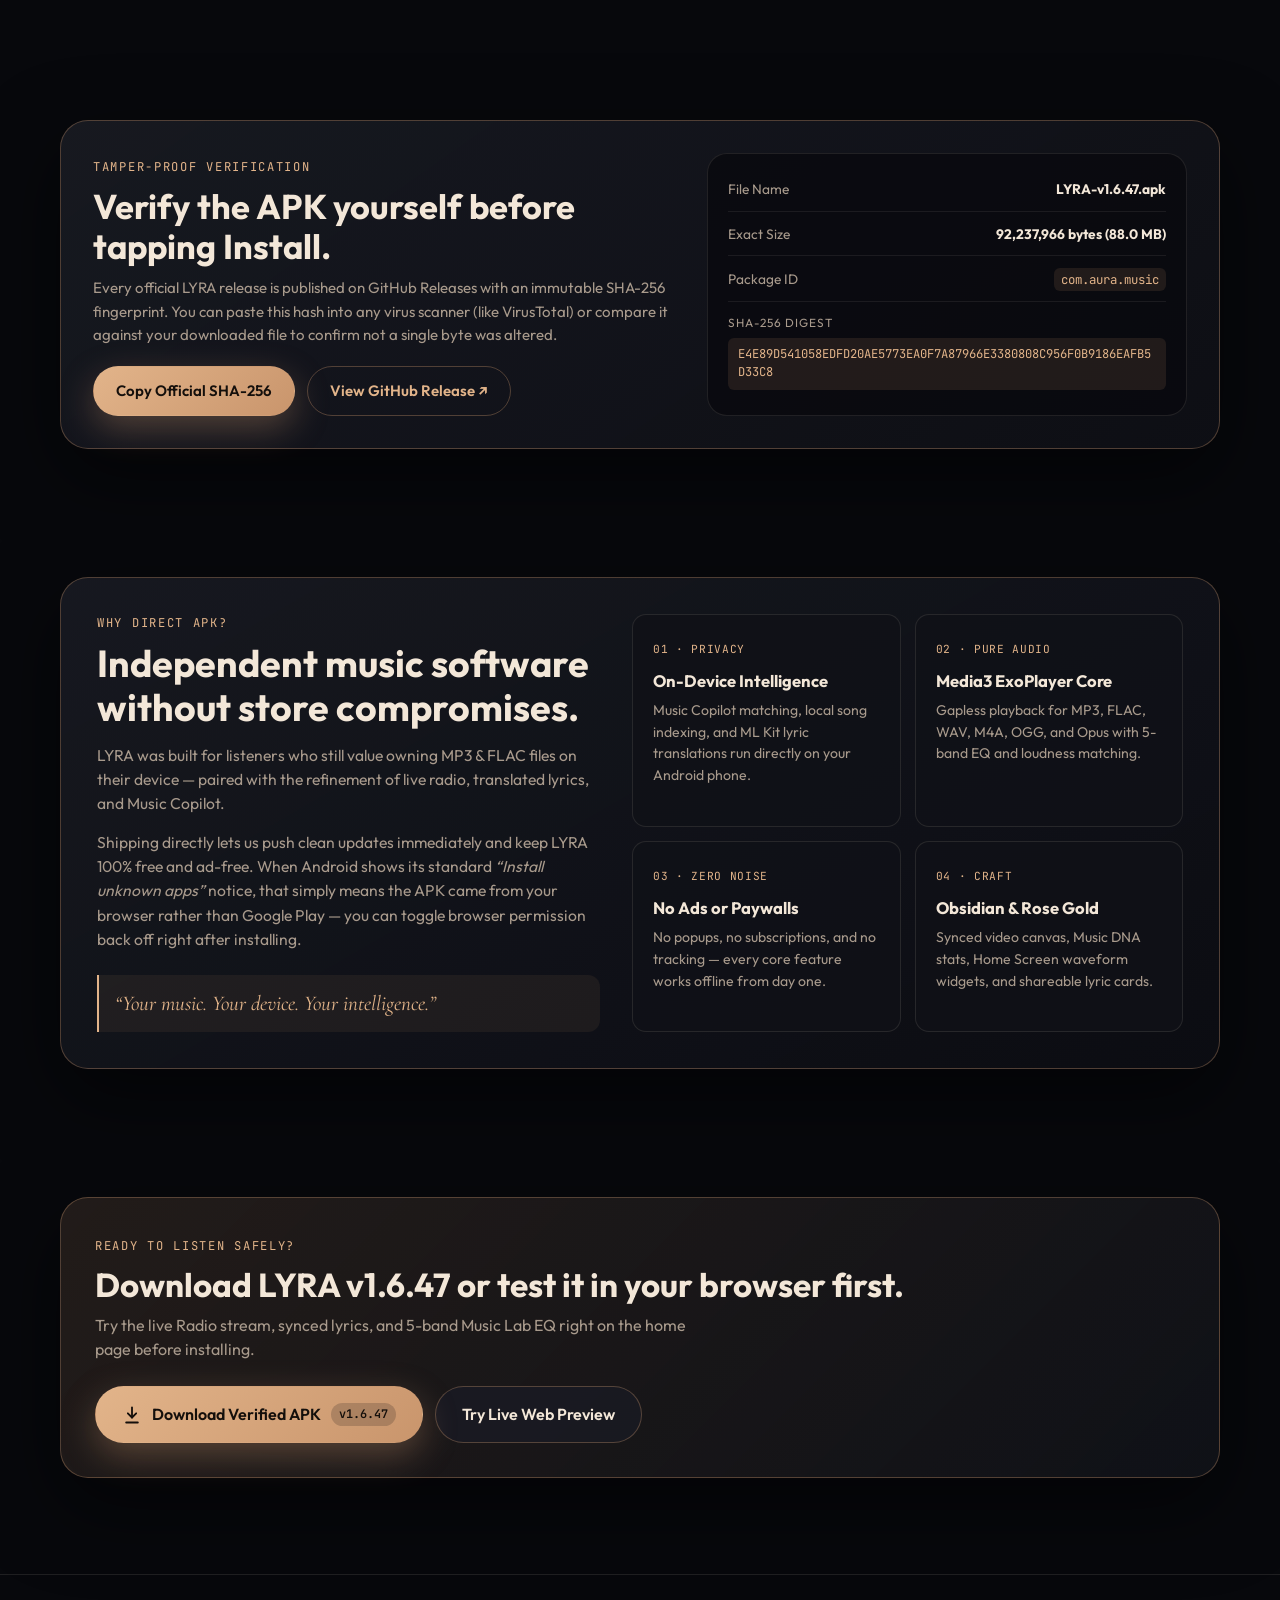
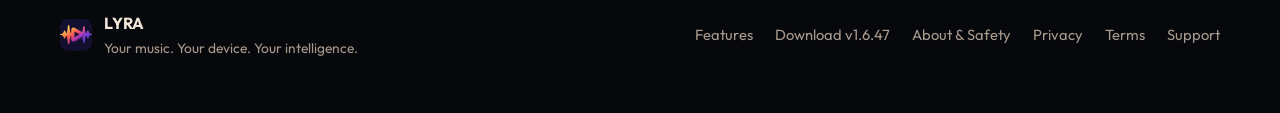
==== commit 04d89732: "Add privacy/terms/support, comparison table, roadmap, live download counter & mini-player (about.htm" ====
--- a/about.html
+++ b/about.html
@@ -14,7 +14,7 @@
   <link rel="preconnect" href="https://fonts.googleapis.com" />
   <link rel="preconnect" href="https://fonts.gstatic.com" crossorigin />
   <link href="https://fonts.googleapis.com/css2?family=Cormorant+Garamond:ital,wght@0,500;0,600;1,500;1,600&family=JetBrains+Mono:wght@400;500&family=Outfit:wght@300;400;500;600;700&display=swap" rel="stylesheet" />
-  <link rel="stylesheet" href="styles.css?v=17" />
+  <link rel="stylesheet" href="styles.css?v=18" />
 </head>
 <body>
   <div class="ambient-stage" aria-hidden="true">
@@ -351,9 +351,10 @@
       <div class="footer-links">
         <a href="index.html#features">Features</a>
         <a href="index.html#download">Download v1.6.47</a>
-        <a href="index.html#install">Install Guide</a>
-        <a href="index.html#faq">FAQ</a>
-        <a href="about.html" aria-current="page">About</a>
+        <a href="about.html" aria-current="page">About &amp; Safety</a>
+        <a href="privacy.html">Privacy</a>
+        <a href="privacy.html#terms">Terms</a>
+        <a href="privacy.html#support">Support</a>
       </div>
     </div>
   </footer>
@@ -400,6 +401,9 @@
   <!-- Friendly Toast -->
   <div class="toast" id="toast" role="status" aria-live="polite" hidden></div>
 
-  <script src="app.js?v=6"></script>
+  <script src="app.js?v=7"></script>
+  <!-- Cloudflare Web Analytics (cookieless): paste your token from Cloudflare Dashboard -> Web Analytics
+  <script defer src="https://static.cloudflareinsights.com/beacon.min.js" data-cf-beacon='{"token": "YOUR_CLOUDFLARE_ANALYTICS_TOKEN"}'></script>
+  -->
 </body>
 </html>
--- a/styles.css
+++ b/styles.css
@@ -3196,12 +3196,18 @@
 
 .founder-identity h2 {
   margin: 0;
-  font-size: clamp(1.75rem, 2.8vw, 2.25rem);
-  line-height: 1.1;
-  background: linear-gradient(120deg, #f3e7d8 0%, var(--gold-bright) 55%, #f3e7d8 100%);
+  font-family: "Cormorant Garamond", Georgia, serif;
+  font-style: italic;
+  font-weight: 600;
+  font-size: clamp(2.1rem, 3.4vw, 2.75rem);
+  line-height: 1.05;
+  letter-spacing: 0.01em;
+  background: linear-gradient(120deg, #f3e7d8 0%, var(--gold-bright) 38%, #fff1df 52%, var(--gold) 72%, #f3e7d8 100%);
+  background-size: 220% auto;
   -webkit-background-clip: text;
   background-clip: text;
   color: transparent;
+  animation: accentFlow 7s ease-in-out infinite alternate;
 }
 
 .founder-title {
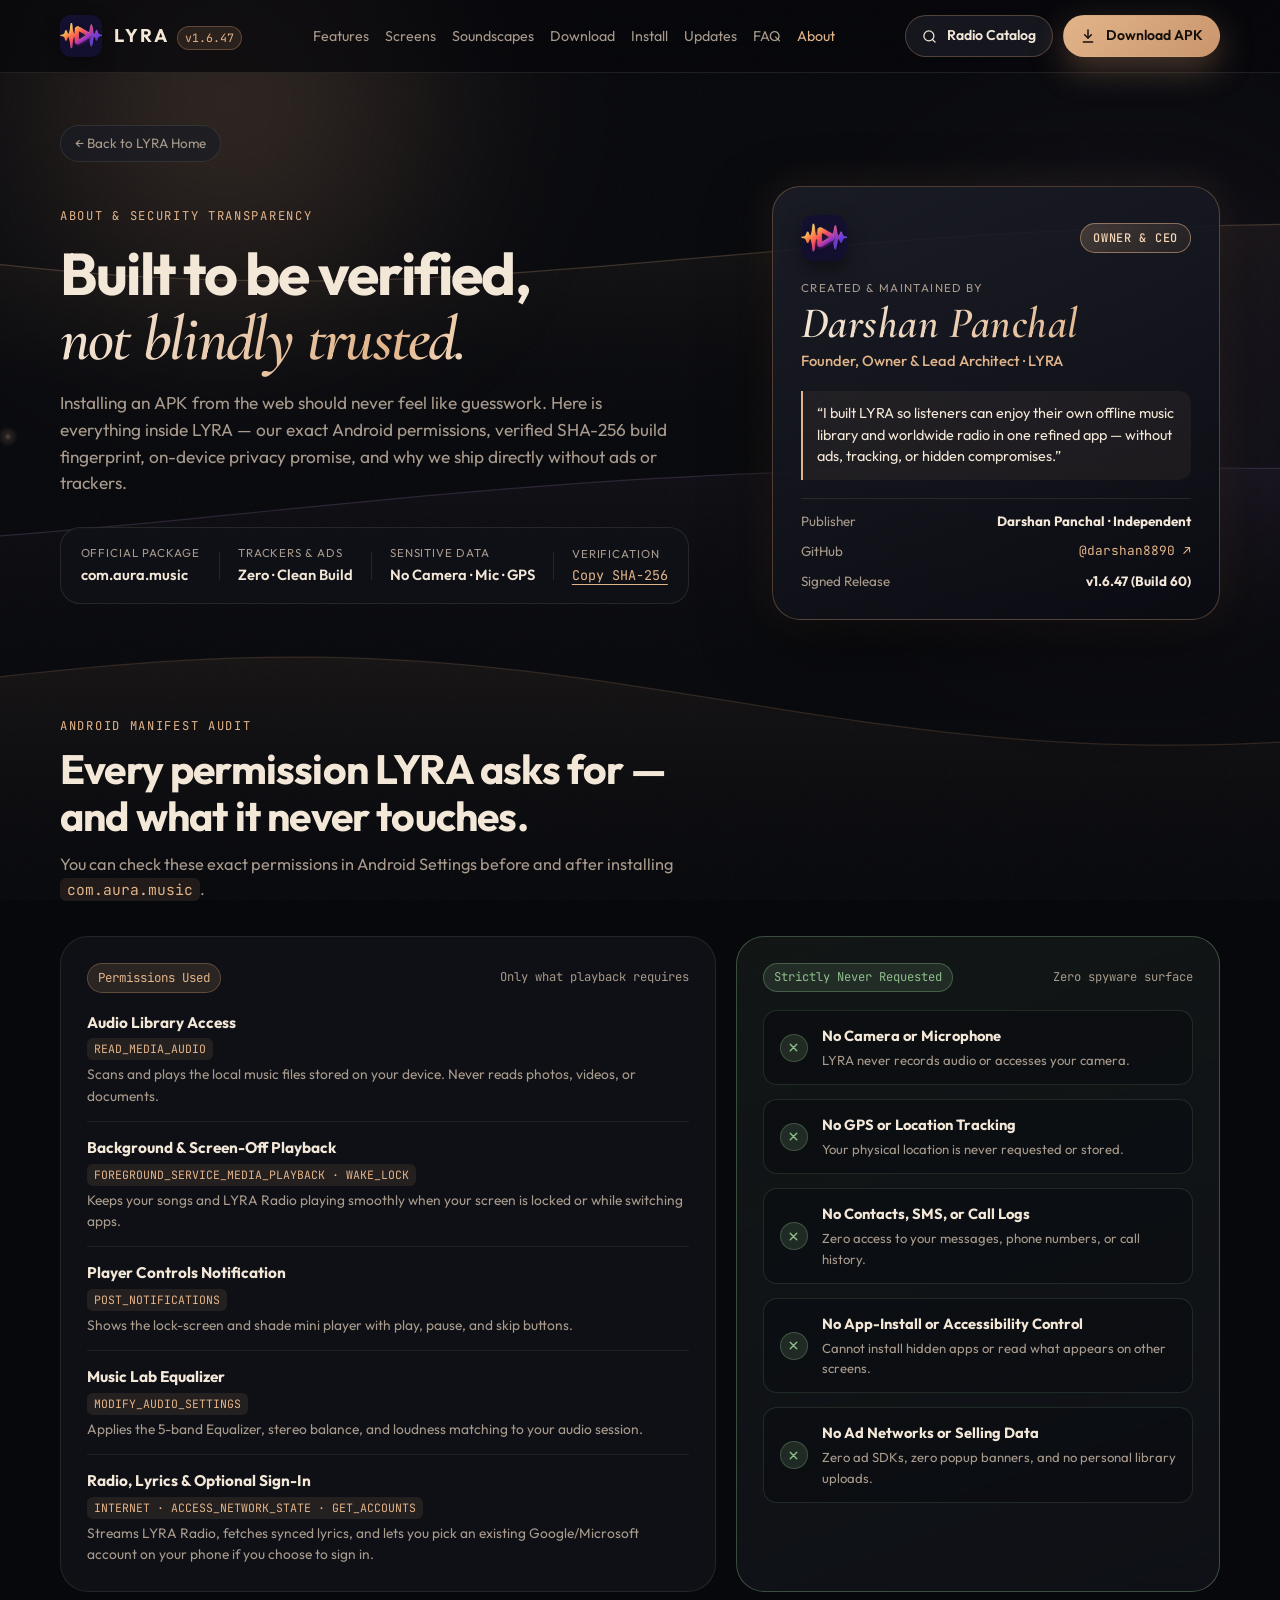
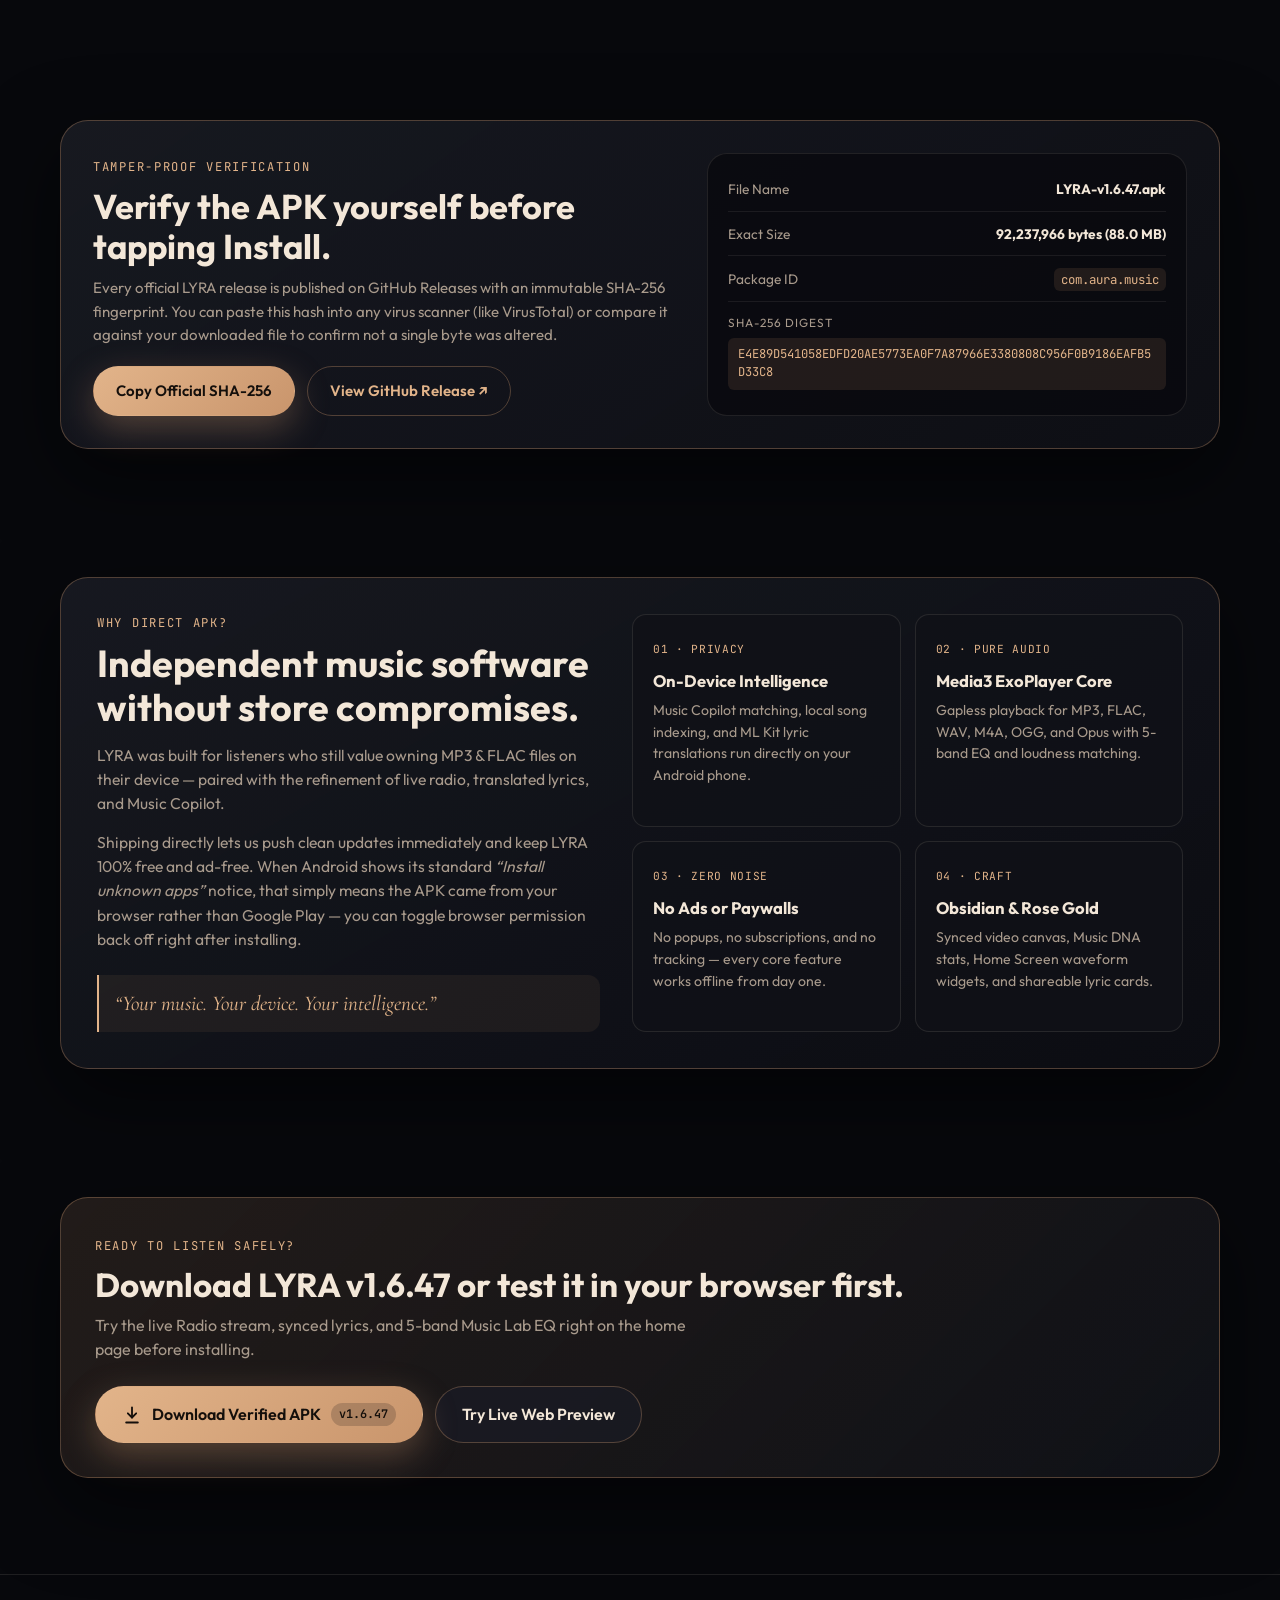
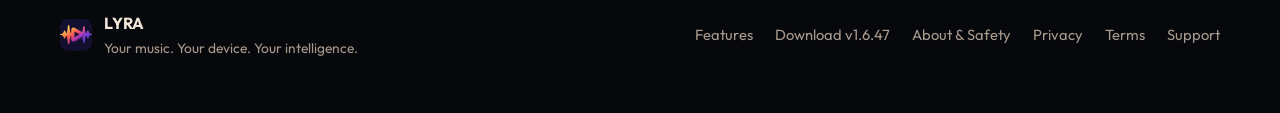
==== commit 86eb6dca: "Create dedicated support.html and add scroll-margin-top (about.html)" ====
--- a/about.html
+++ b/about.html
@@ -14,7 +14,7 @@
   <link rel="preconnect" href="https://fonts.googleapis.com" />
   <link rel="preconnect" href="https://fonts.gstatic.com" crossorigin />
   <link href="https://fonts.googleapis.com/css2?family=Cormorant+Garamond:ital,wght@0,500;0,600;1,500;1,600&family=JetBrains+Mono:wght@400;500&family=Outfit:wght@300;400;500;600;700&display=swap" rel="stylesheet" />
-  <link rel="stylesheet" href="styles.css?v=18" />
+  <link rel="stylesheet" href="styles.css?v=19" />
 </head>
 <body>
   <div class="ambient-stage" aria-hidden="true">
@@ -354,7 +354,7 @@
         <a href="about.html" aria-current="page">About &amp; Safety</a>
         <a href="privacy.html">Privacy</a>
         <a href="privacy.html#terms">Terms</a>
-        <a href="privacy.html#support">Support</a>
+        <a href="support.html">Support</a>
       </div>
     </div>
   </footer>
--- a/styles.css
+++ b/styles.css
@@ -3523,6 +3523,296 @@
   padding: 8px 10px;
 }
 
+/* Comparison Table */
+.compare-wrap {
+  overflow-x: auto;
+  border-radius: var(--radius-xl);
+  border: 1px solid var(--line-gold);
+  background: rgba(14, 16, 22, 0.88);
+  box-shadow: var(--shadow-lg);
+}
+
+.compare-table {
+  width: 100%;
+  min-width: 680px;
+  border-collapse: collapse;
+  text-align: left;
+  font-size: 0.92rem;
+}
+
+.compare-table th,
+.compare-table td {
+  padding: 16px 20px;
+  border-bottom: 1px solid rgba(243, 231, 216, 0.07);
+}
+
+.compare-table thead th {
+  font-size: 0.8rem;
+  text-transform: uppercase;
+  letter-spacing: 0.08em;
+  color: var(--muted);
+  background: rgba(255, 255, 255, 0.02);
+}
+
+.compare-table tbody tr:last-child td {
+  border-bottom: none;
+}
+
+.compare-table .col-lyra {
+  background: rgba(201, 149, 108, 0.09);
+  border-left: 1px solid rgba(226, 180, 138, 0.24);
+  border-right: 1px solid rgba(226, 180, 138, 0.24);
+}
+
+.compare-table thead th.col-lyra {
+  color: var(--gold-bright);
+  background: rgba(201, 149, 108, 0.16);
+}
+
+.cmp-yes {
+  color: var(--ok);
+  font-weight: 500;
+}
+
+.cmp-mid {
+  color: var(--gold-bright);
+}
+
+.cmp-no {
+  color: var(--muted);
+  opacity: 0.8;
+}
+
+/* Public Roadmap */
+.roadmap-grid {
+  display: grid;
+  grid-template-columns: repeat(3, 1fr);
+  gap: 18px;
+}
+
+.roadmap-card {
+  padding: 24px;
+  border-radius: var(--radius-lg);
+  background: rgba(16, 18, 24, 0.84);
+  border: 1px solid var(--line);
+  transition: transform 0.25s ease, border-color 0.25s ease;
+}
+
+.roadmap-card:hover {
+  transform: translateY(-3px);
+  border-color: var(--line-gold);
+}
+
+.roadmap-card.is-done {
+  border-color: rgba(143, 191, 140, 0.34);
+  background: linear-gradient(160deg, rgba(143, 191, 140, 0.08), rgba(16, 18, 24, 0.92));
+}
+
+.roadmap-card.is-active {
+  border-color: var(--line-gold);
+  background: linear-gradient(160deg, rgba(201, 149, 108, 0.12), rgba(16, 18, 24, 0.92));
+}
+
+.roadmap-status {
+  display: inline-flex;
+  margin-bottom: 12px;
+  font-family: "JetBrains Mono", monospace;
+  font-size: 0.72rem;
+  padding: 4px 10px;
+  border-radius: 999px;
+  color: var(--muted);
+  background: rgba(255, 255, 255, 0.05);
+  border: 1px solid var(--line);
+}
+
+.roadmap-card.is-done .roadmap-status {
+  color: var(--ok);
+  background: rgba(143, 191, 140, 0.14);
+  border-color: rgba(143, 191, 140, 0.32);
+}
+
+.roadmap-card.is-active .roadmap-status {
+  color: var(--gold-bright);
+  background: rgba(201, 149, 108, 0.16);
+  border-color: var(--line-gold);
+}
+
+.roadmap-card h3 {
+  margin: 0 0 8px;
+  font-size: 1.1rem;
+}
+
+.roadmap-card p {
+  margin: 0;
+  color: var(--muted);
+  font-size: 0.9rem;
+}
+
+/* Privacy, Terms & Support */
+.legal-jump {
+  display: flex;
+  flex-wrap: wrap;
+  gap: 10px;
+}
+
+.legal-grid {
+  display: grid;
+  grid-template-columns: repeat(2, 1fr);
+  gap: 18px;
+}
+
+.support-grid {
+  display: grid;
+  grid-template-columns: repeat(3, 1fr);
+  gap: 18px;
+}
+
+.legal-card {
+  padding: 24px;
+  border-radius: var(--radius-lg);
+  background: rgba(16, 18, 24, 0.84);
+  border: 1px solid var(--line);
+  display: flex;
+  flex-direction: column;
+  gap: 10px;
+}
+
+.legal-card h3 {
+  margin: 0;
+  font-size: 1.08rem;
+}
+
+.legal-card p {
+  margin: 0;
+  color: var(--muted);
+  font-size: 0.92rem;
+}
+
+.legal-card .btn {
+  width: fit-content;
+  margin-top: auto;
+}
+
+/* Floating Persistent Mini-Player */
+.floating-mini-player {
+  position: fixed;
+  left: 50%;
+  bottom: 20px;
+  transform: translateX(-50%);
+  z-index: 86;
+  width: min(560px, calc(100vw - 24px));
+  padding: 10px 14px;
+  border-radius: 999px;
+  background: rgba(14, 16, 23, 0.94);
+  border: 1px solid var(--line-gold);
+  box-shadow: 0 18px 46px rgba(0, 0, 0, 0.6);
+  backdrop-filter: blur(14px);
+  display: flex;
+  align-items: center;
+  gap: 12px;
+  animation: toastSlide 0.28s cubic-bezier(0.22, 1, 0.36, 1);
+}
+
+.fmp-art {
+  width: 40px;
+  height: 40px;
+  border-radius: 999px;
+  object-fit: cover;
+  flex-shrink: 0;
+  border: 1px solid rgba(226, 180, 138, 0.35);
+}
+
+.fmp-meta {
+  flex: 1;
+  min-width: 0;
+  display: grid;
+  gap: 1px;
+}
+
+.fmp-meta strong {
+  font-size: 0.88rem;
+  white-space: nowrap;
+  overflow: hidden;
+  text-overflow: ellipsis;
+}
+
+.fmp-meta small {
+  font-size: 0.74rem;
+  color: var(--muted);
+  white-space: nowrap;
+  overflow: hidden;
+  text-overflow: ellipsis;
+}
+
+.fmp-eq {
+  display: inline-flex;
+  align-items: flex-end;
+  gap: 2.5px;
+  height: 15px;
+  flex-shrink: 0;
+}
+
+.fmp-eq i {
+  display: block;
+  width: 2.5px;
+  height: 100%;
+  border-radius: 999px;
+  background: var(--gold-bright);
+  transform-origin: bottom center;
+  animation: moodEqBar 0.9s ease-in-out infinite alternate;
+}
+
+.fmp-eq i:nth-child(2) { animation-delay: -0.3s; }
+.fmp-eq i:nth-child(3) { animation-delay: -0.6s; }
+.fmp-eq i:nth-child(4) { animation-delay: -0.15s; }
+
+.fmp-eq.is-paused i {
+  animation-play-state: paused;
+  transform: scaleY(0.3);
+}
+
+.fmp-controls {
+  display: flex;
+  align-items: center;
+  gap: 6px;
+  flex-shrink: 0;
+}
+
+.fmp-btn {
+  width: 32px;
+  height: 32px;
+  border-radius: 999px;
+  border: 1px solid var(--line);
+  background: rgba(255, 255, 255, 0.04);
+  color: var(--text);
+  cursor: pointer;
+  display: inline-flex;
+  align-items: center;
+  justify-content: center;
+  font-size: 0.74rem;
+  padding: 0;
+  transition: border-color 0.2s ease, background 0.2s ease;
+}
+
+.fmp-btn:hover {
+  border-color: var(--line-gold);
+  background: rgba(201, 149, 108, 0.16);
+}
+
+.fmp-btn.fmp-play {
+  width: 36px;
+  height: 36px;
+  border: none;
+  background: linear-gradient(135deg, var(--gold-bright), var(--gold));
+  color: #140f0b;
+  font-weight: 700;
+}
+
+body.has-mini-player .post-download-bar,
+body.has-mini-player .toast {
+  bottom: 92px;
+}
+
 /* Footer */
 .site-footer {
   border-top: 1px solid var(--line);
@@ -3713,7 +4003,9 @@
 
   .bento-grid,
   .steps-grid,
-  .about-tech-grid {
+  .about-tech-grid,
+  .roadmap-grid,
+  .support-grid {
     grid-template-columns: 1fr 1fr;
   }
 
@@ -3742,8 +4034,15 @@
   .bento-grid,
   .steps-grid,
   .release-item,
-  .about-tech-grid {
+  .about-tech-grid,
+  .roadmap-grid,
+  .legal-grid,
+  .support-grid {
     grid-template-columns: 1fr;
+  }
+
+  .fmp-eq {
+    display: none;
   }
 
   .bento-wide {
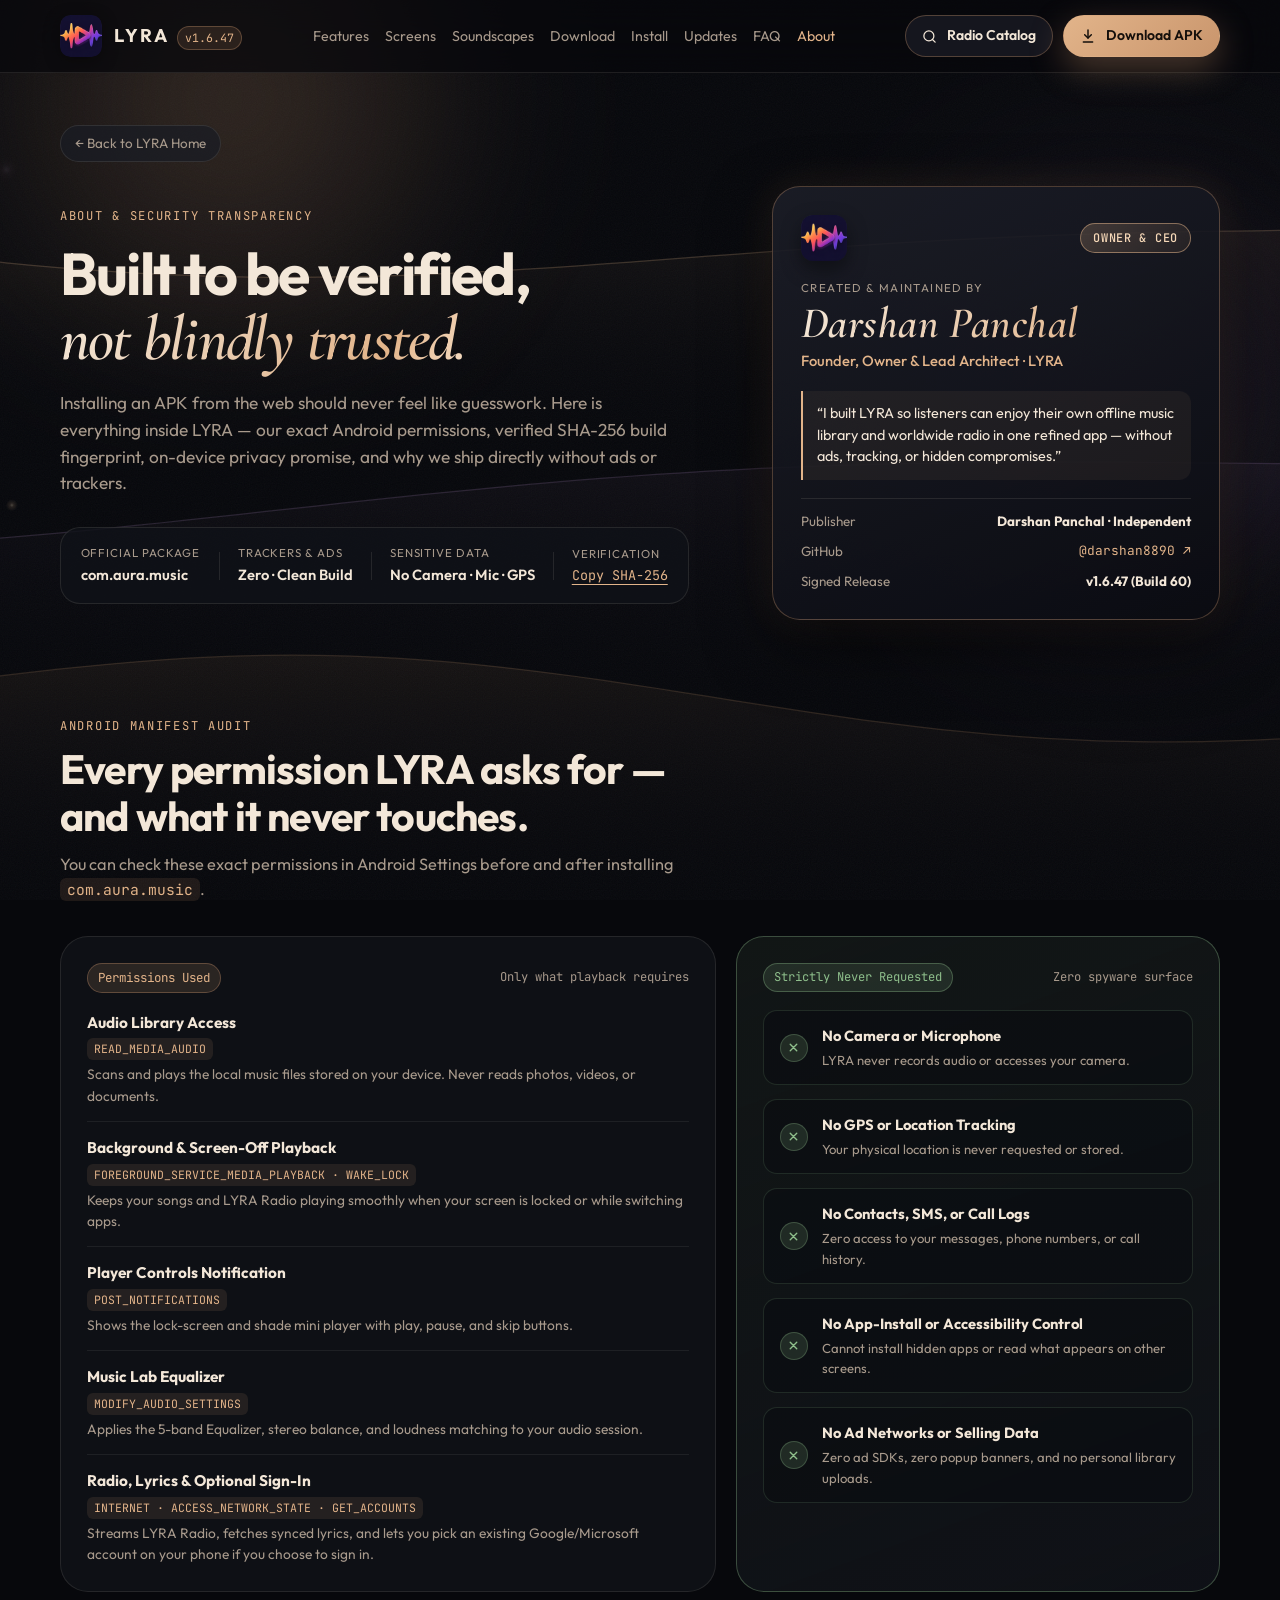
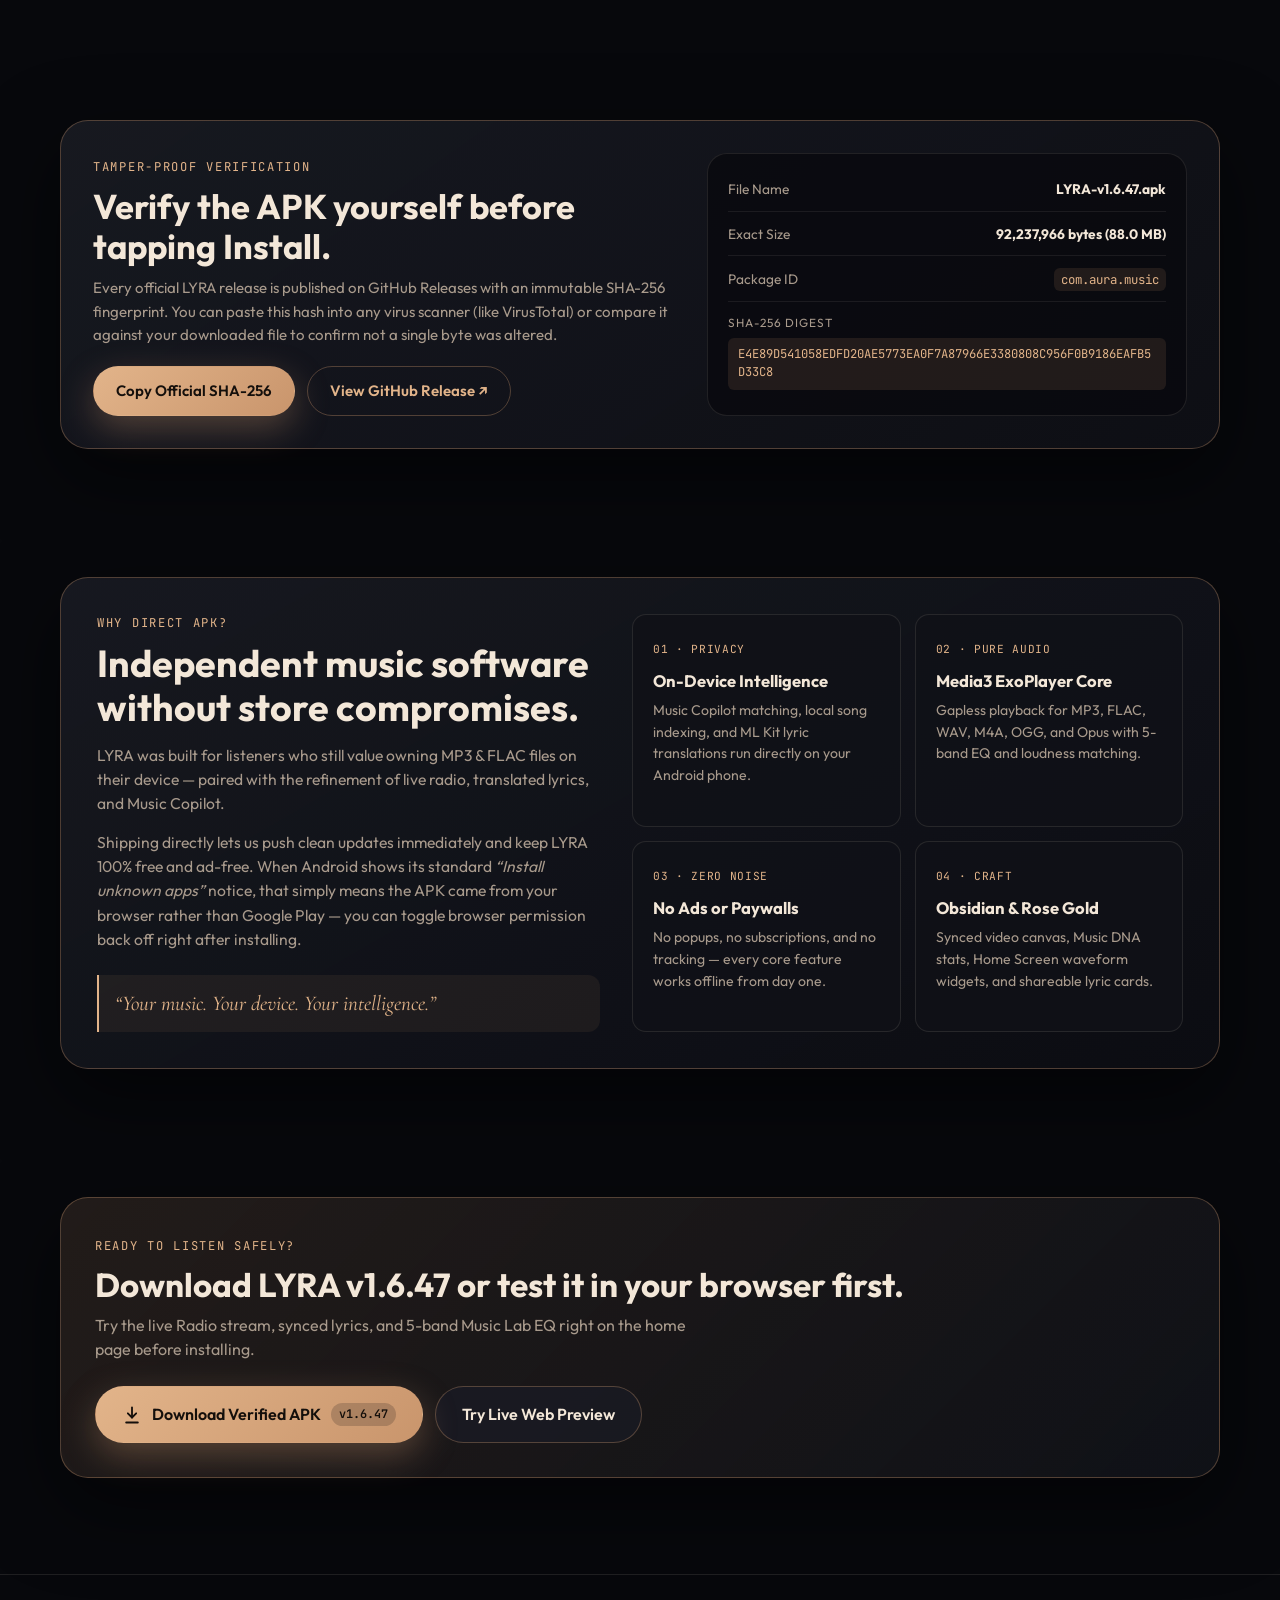
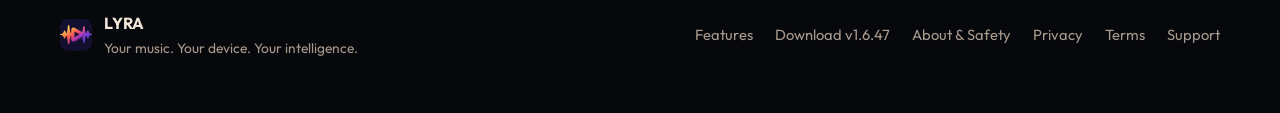
==== commit ea2ed301: "Add SEO pack (sitemap, robots, canonical, JSON-LD) (about.html)" ====
--- a/about.html
+++ b/about.html
@@ -6,7 +6,9 @@
   <meta name="theme-color" content="#07080c" />
   <title>About &amp; Safety — LYRA for Android</title>
   <meta name="description" content="Verify LYRA v1.6.47 safety, SHA-256 checksum, exact Android permissions, and our zero-ad, on-device privacy commitment." />
+  <link rel="canonical" href="https://darshan8890.github.io/lyra/about.html" />
   <meta property="og:type" content="website" />
+  <meta property="og:url" content="https://darshan8890.github.io/lyra/about.html" />
   <meta property="og:title" content="About LYRA — Built for Trust, Privacy &amp; Music Ownership" />
   <meta property="og:description" content="Inspect every Android permission LYRA uses, verify the official SHA-256 APK checksum, and learn how on-device music intelligence works." />
   <meta property="og:image" content="https://darshan8890.github.io/lyra/assets/lyra-logo.png?v=2" />
@@ -15,6 +17,19 @@
   <link rel="preconnect" href="https://fonts.gstatic.com" crossorigin />
   <link href="https://fonts.googleapis.com/css2?family=Cormorant+Garamond:ital,wght@0,500;0,600;1,500;1,600&family=JetBrains+Mono:wght@400;500&family=Outfit:wght@300;400;500;600;700&display=swap" rel="stylesheet" />
   <link rel="stylesheet" href="styles.css?v=19" />
+  <script type="application/ld+json">
+  {
+    "@context": "https://schema.org",
+    "@type": "AboutPage",
+    "name": "About & Security Transparency — LYRA for Android",
+    "url": "https://darshan8890.github.io/lyra/about.html",
+    "author": {
+      "@type": "Person",
+      "name": "Darshan Panchal",
+      "url": "https://github.com/darshan8890"
+    }
+  }
+  </script>
 </head>
 <body>
   <div class="ambient-stage" aria-hidden="true">
--- a/styles.css
+++ b/styles.css
@@ -1460,6 +1460,11 @@
 /* Sections */
 .section {
   padding: 64px 0;
+}
+
+section[id],
+.section[id] {
+  scroll-margin-top: 88px;
 }
 
 .section-head {
